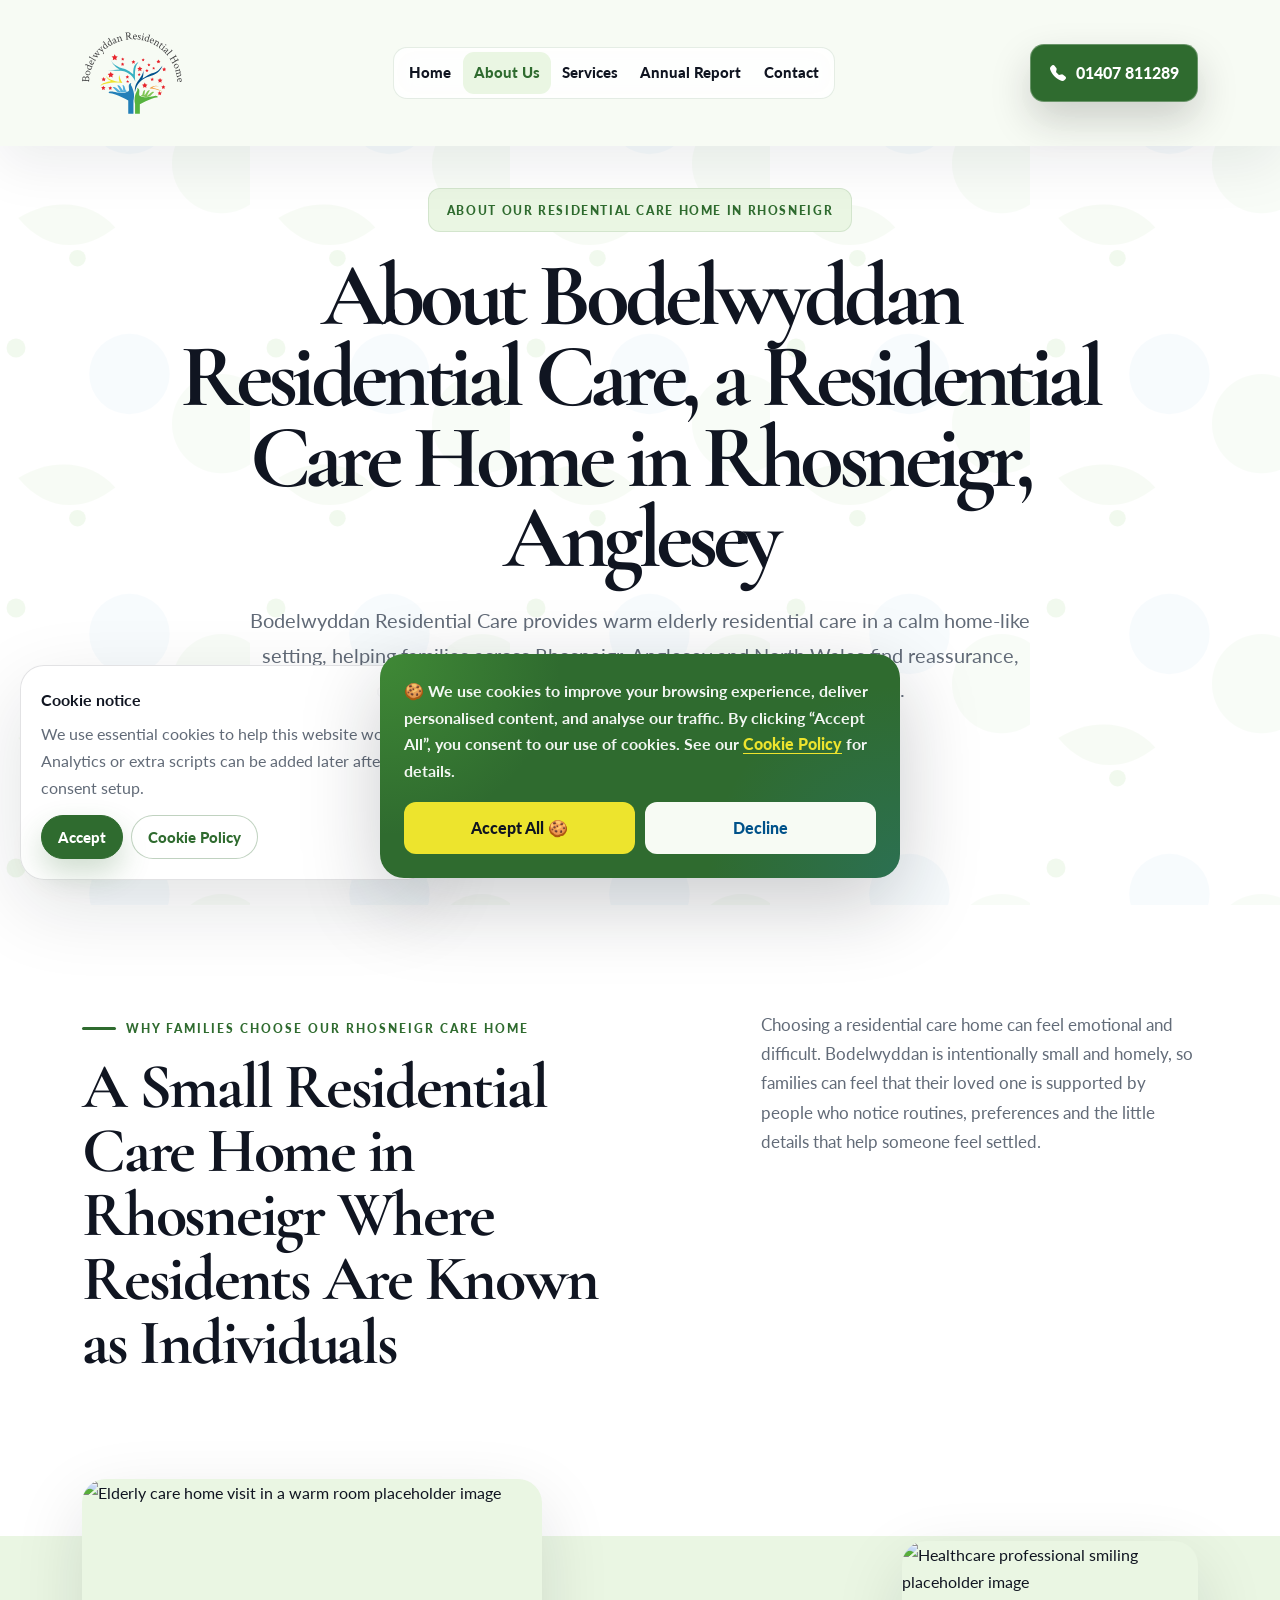
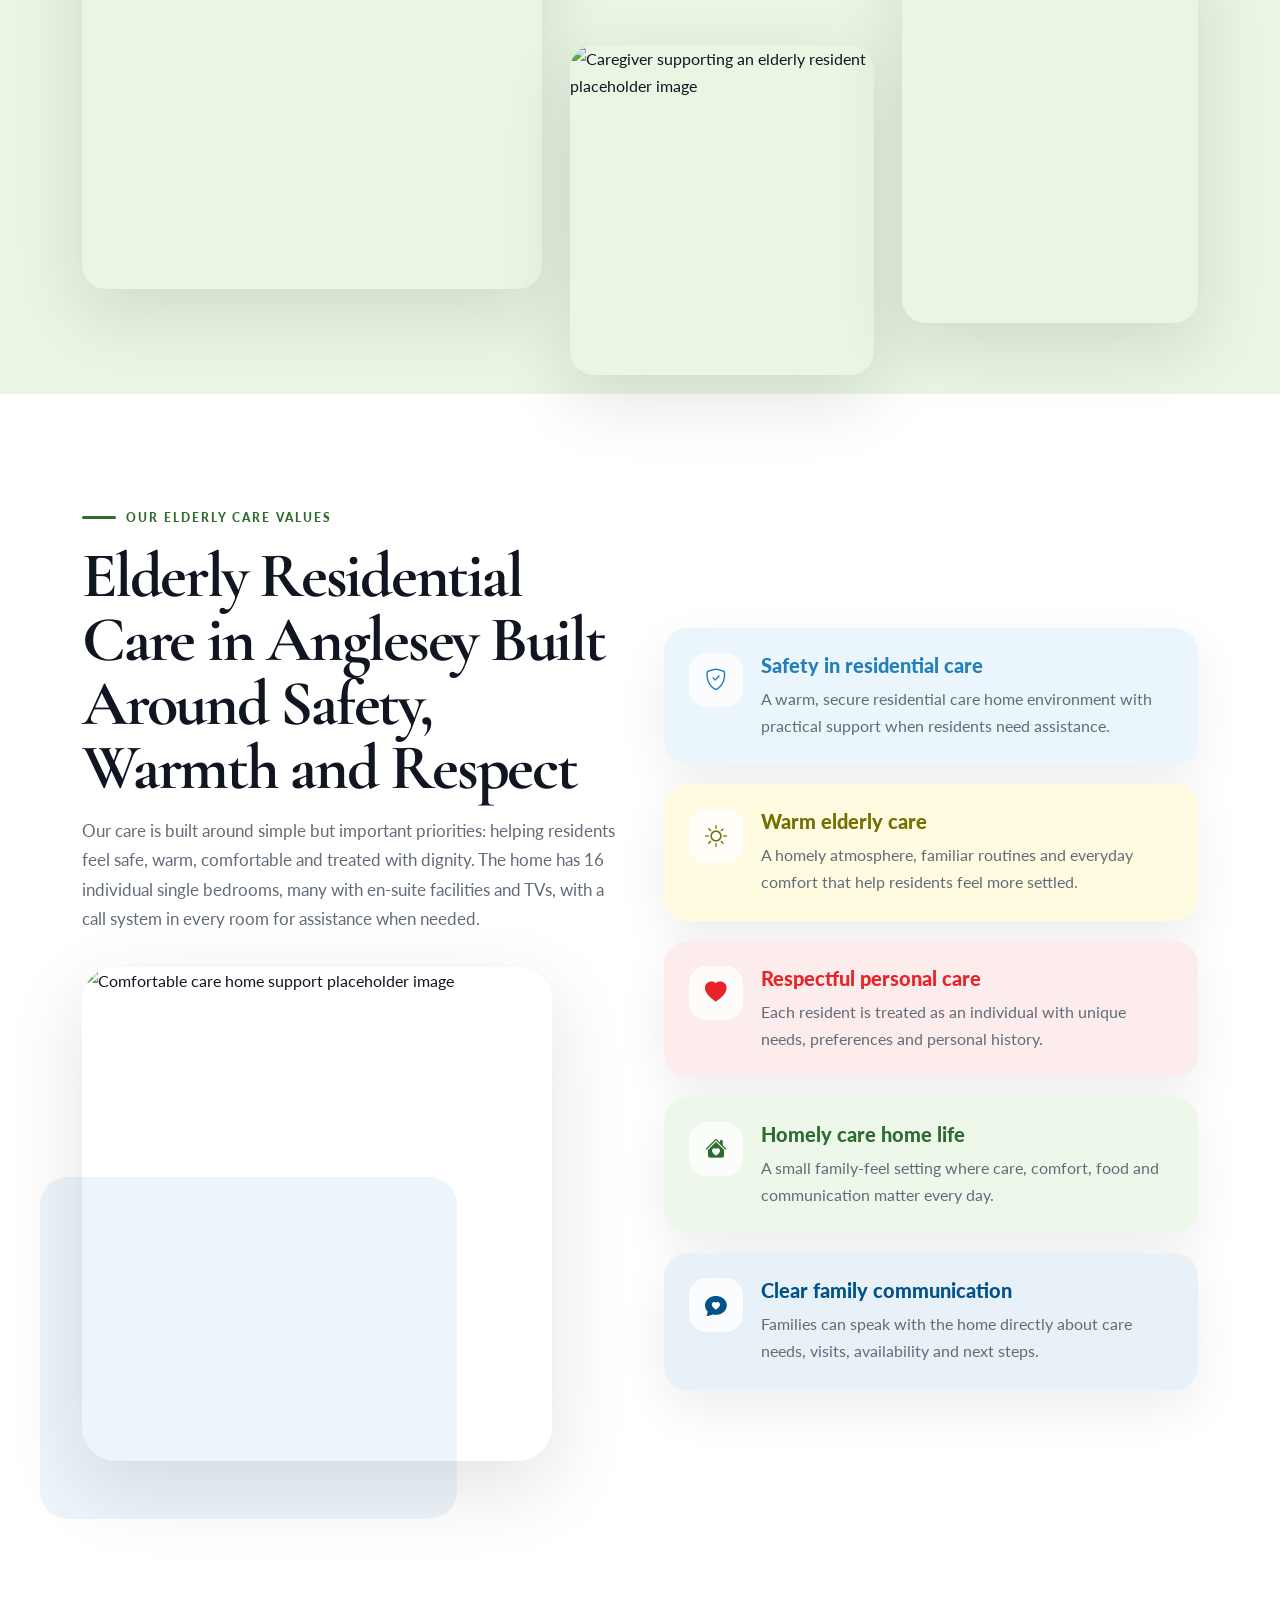
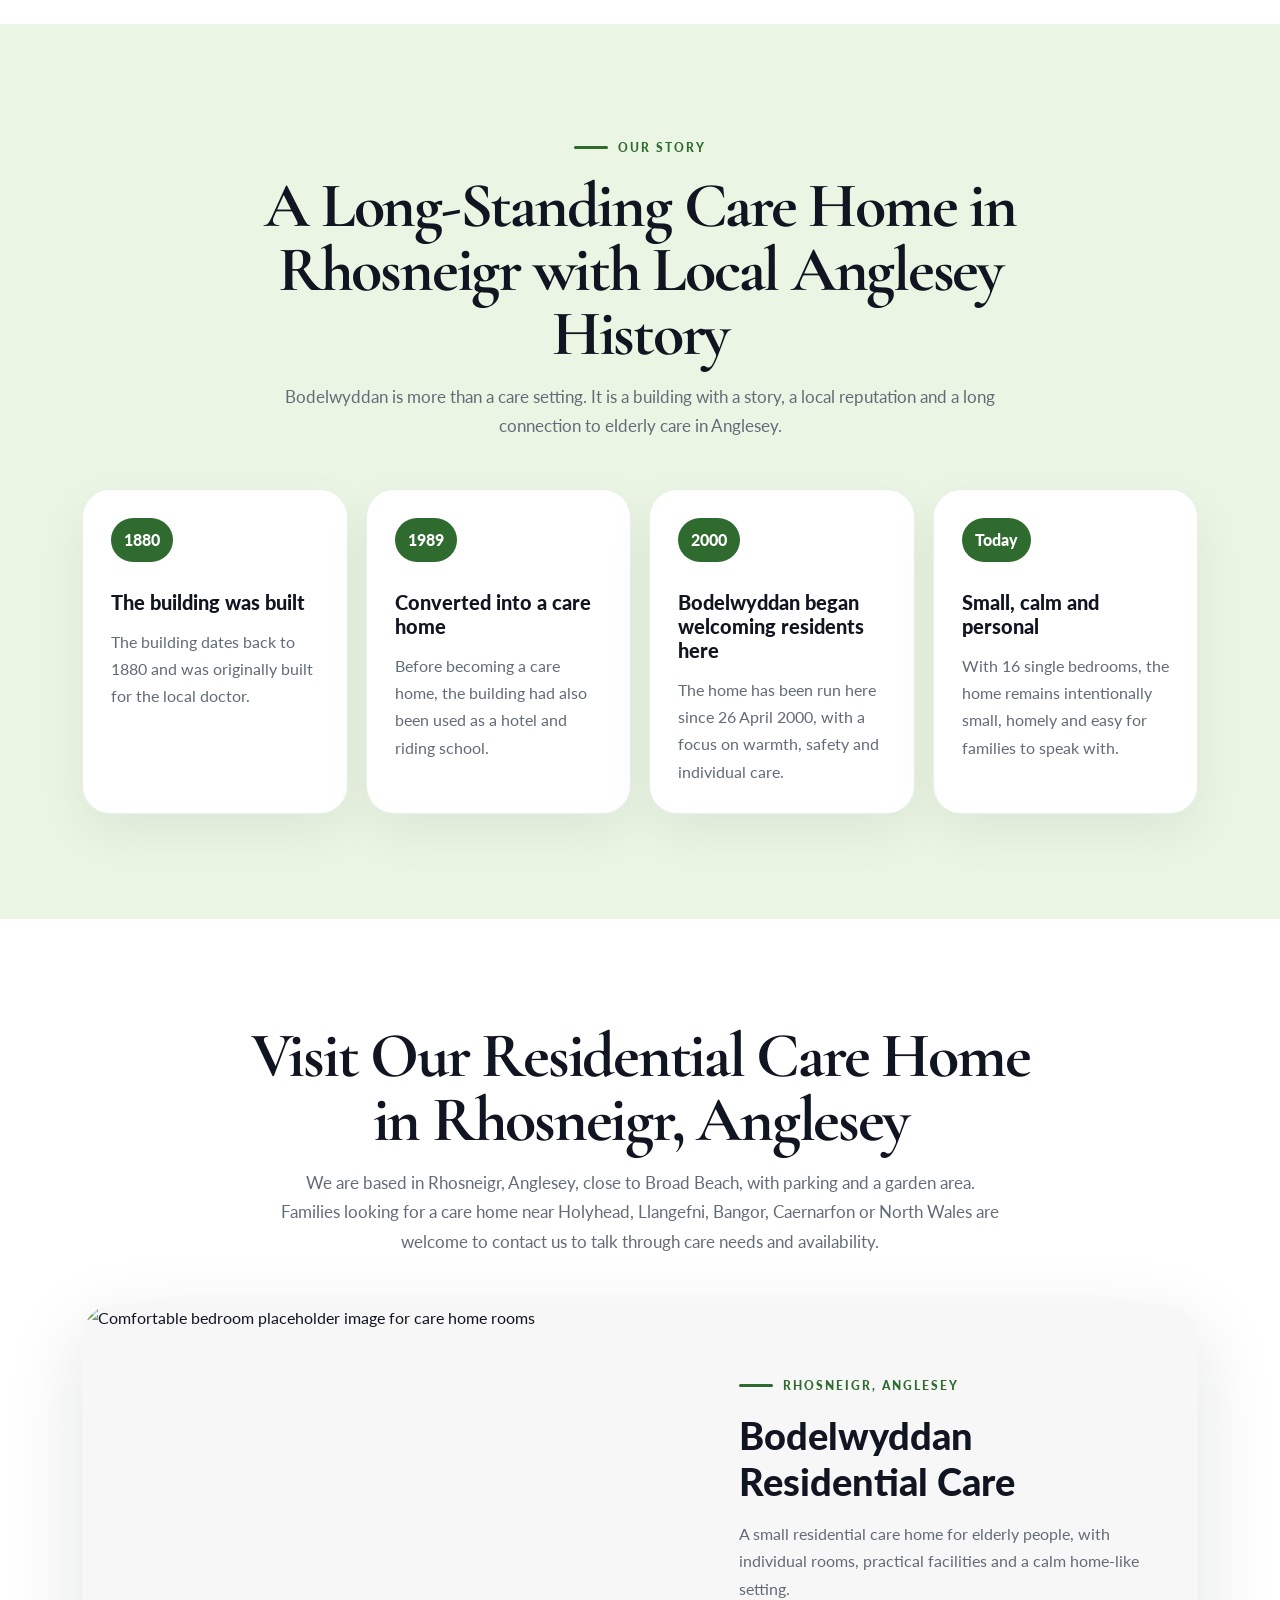
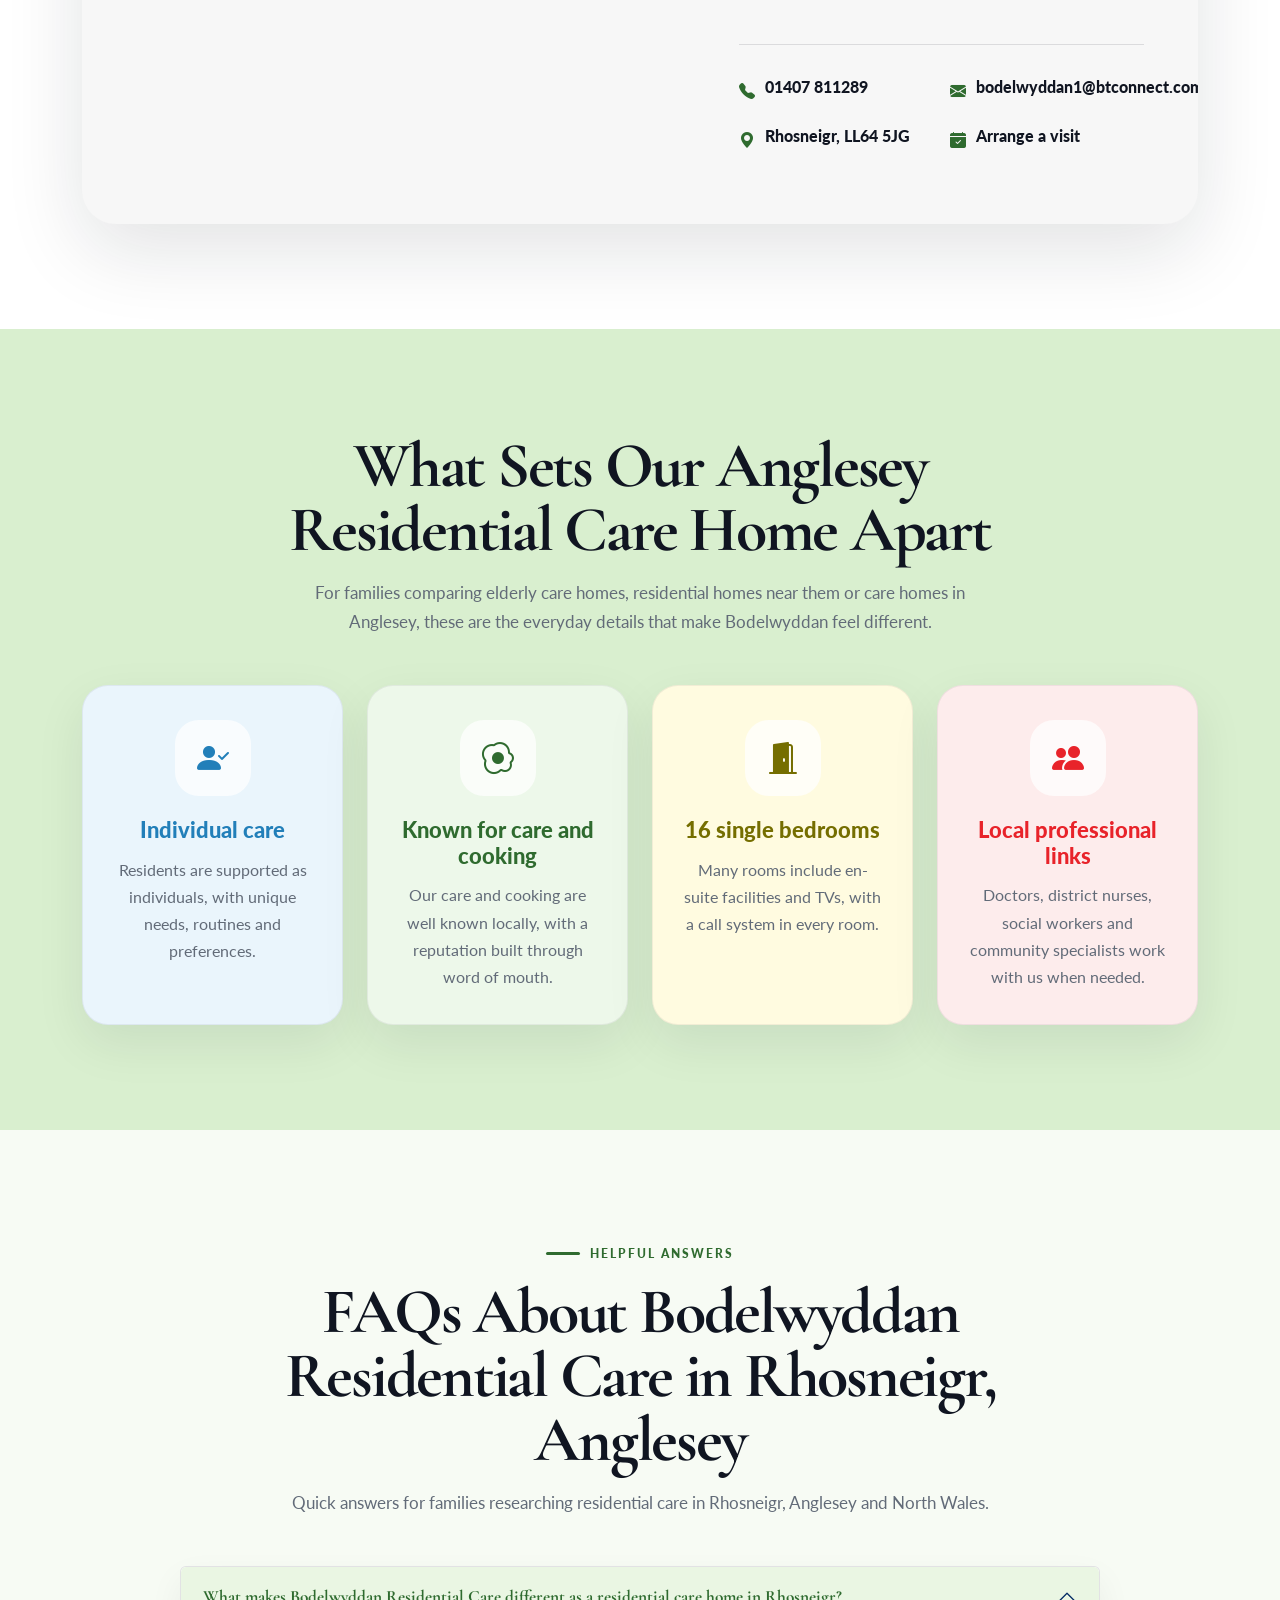
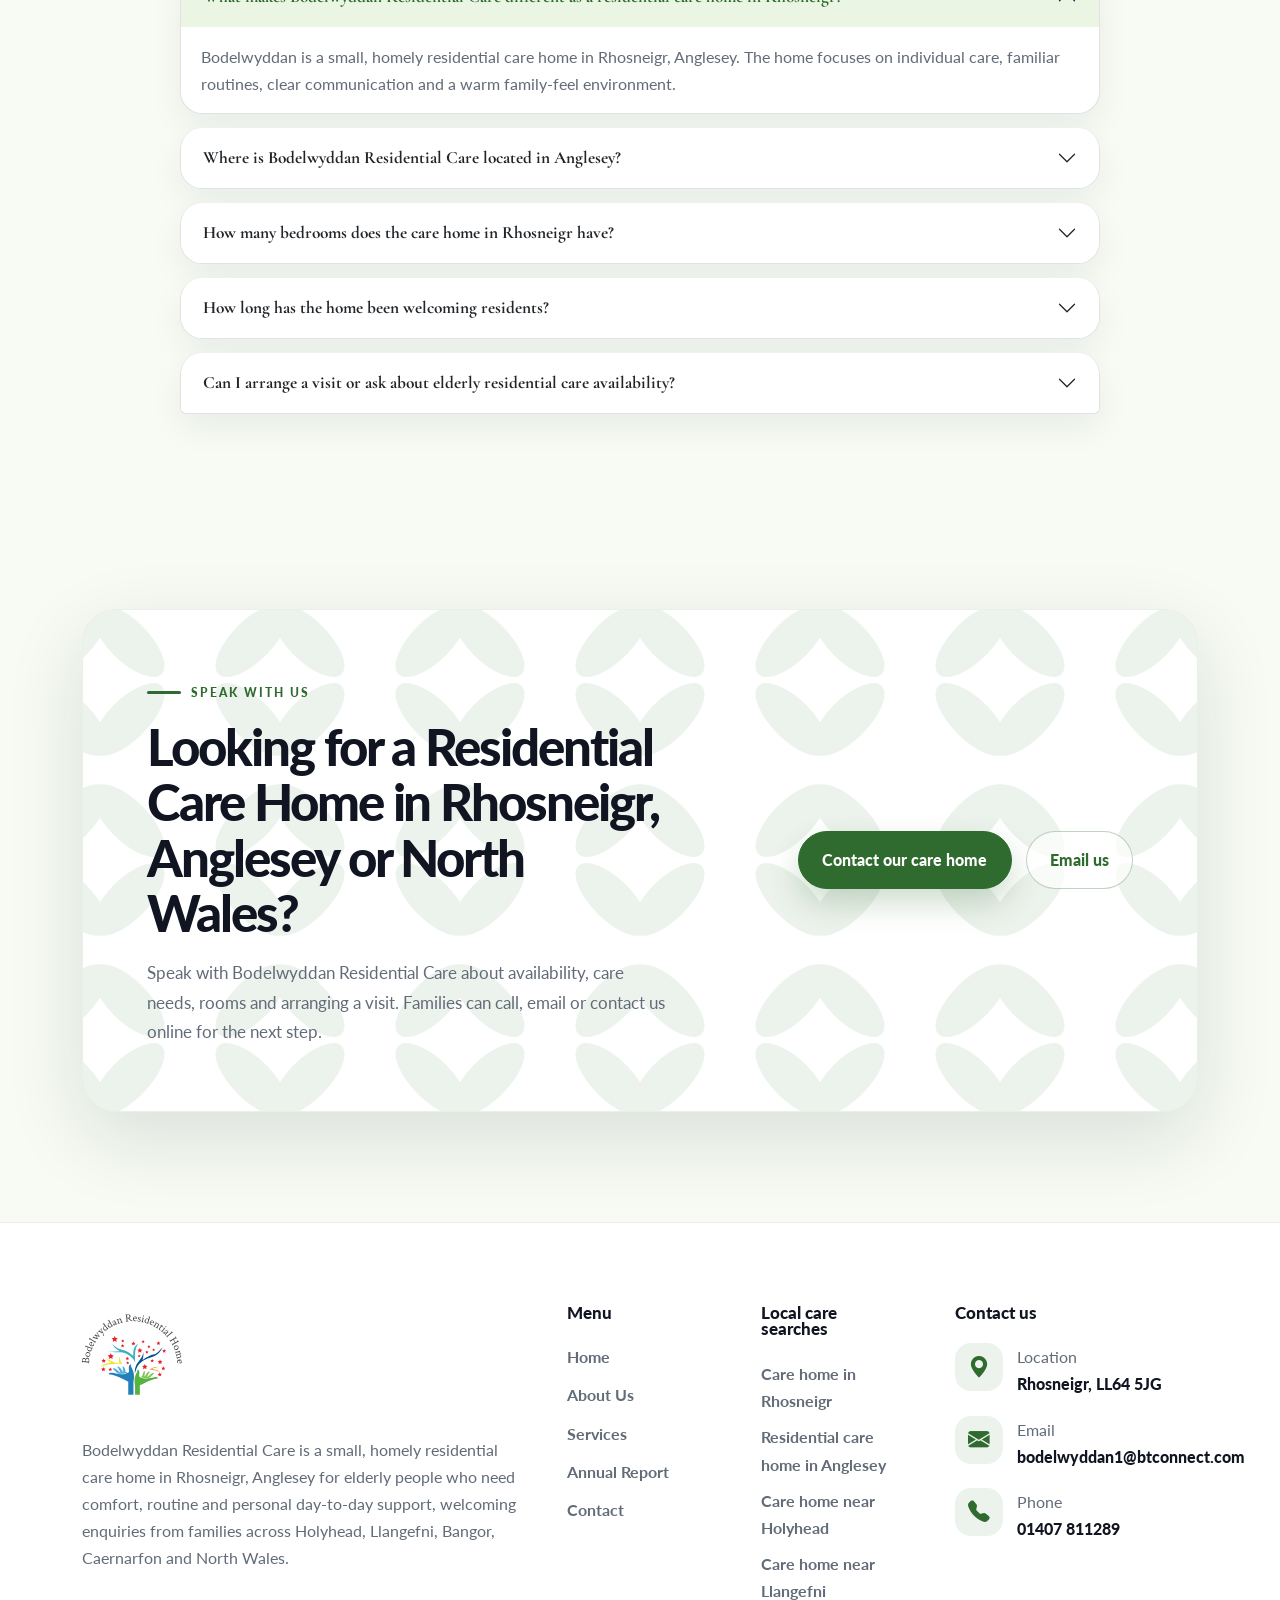
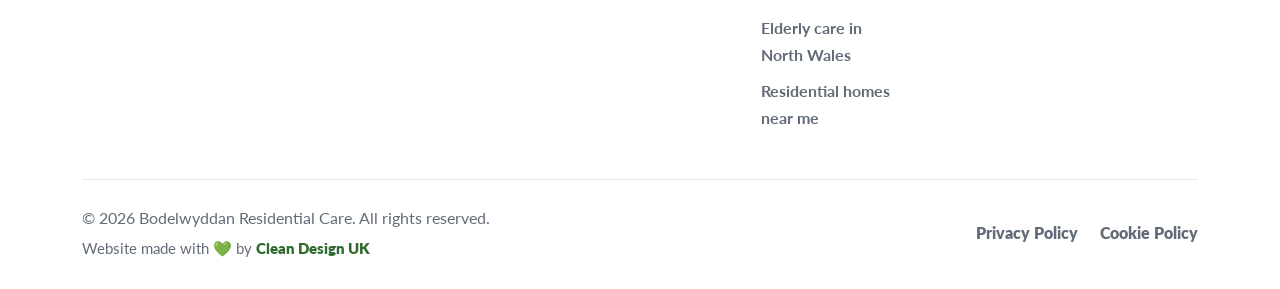
==== about.html @ 04d85566 "all pages except images and navbar and footer" ====
<!doctype html>
<html lang="en-GB">
<head>
  <meta charset="utf-8">
  <meta name="viewport" content="width=device-width, initial-scale=1">
  <title>About Bodelwyddan Residential Care | Residential Care Home in Rhosneigr, Anglesey</title>
  <meta name="description" content="About Bodelwyddan Residential Care, a small residential care home in Rhosneigr, Anglesey for elderly care, adults without nursing, 16 single bedrooms and families across North Wales.">
  <meta name="keywords" content="about Bodelwyddan Residential Care, residential care home Rhosneigr, care home Rhosneigr, elderly care Anglesey, residential care home Anglesey, care home near Holyhead, care home near Llangefni, care home near Bangor, care home North Wales, residential homes near me, elderly care near me">
  <meta name="author" content="Bodelwyddan Residential Care">
  <meta name="robots" content="index, follow, max-image-preview:large">
  <link rel="canonical" href="https://www.bodelwyddancarehome.uk/about.html">
  <link rel="icon" type="image/jpeg" href="images/FaviconLogo.jpg">
  <link rel="apple-touch-icon" href="images/FaviconLogo.jpg">

  <meta property="og:type" content="website">
  <meta property="og:title" content="About Bodelwyddan Residential Care | Residential Care Home in Rhosneigr, Anglesey">
  <meta property="og:description" content="Learn about Bodelwyddan Residential Care, a small residential care home in Rhosneigr, Anglesey for elderly care, adults without nursing and families across North Wales.">
  <meta property="og:url" content="https://www.bodelwyddancarehome.uk/about.html">
  <meta property="og:image" content="https://images.unsplash.com/photo-1770822788455-f14be32b0d00?auto=format&fit=crop&fm=jpg&ixlib=rb-4.1.0&q=80&w=1600">
  <meta property="og:site_name" content="Bodelwyddan Residential Care">

  <meta name="twitter:card" content="summary_large_image">
  <meta name="twitter:title" content="About Bodelwyddan Residential Care | Residential Care Home in Rhosneigr, Anglesey">
  <meta name="twitter:description" content="A small, homely residential care home in Rhosneigr, Anglesey for elderly care, adults without nursing and families across North Wales.">
  <meta name="twitter:image" content="https://images.unsplash.com/photo-1770822788455-f14be32b0d00?auto=format&fit=crop&fm=jpg&ixlib=rb-4.1.0&q=80&w=1600">

  <link rel="preconnect" href="https://fonts.googleapis.com">
  <link rel="preconnect" href="https://fonts.gstatic.com" crossorigin>
  <link href="https://fonts.googleapis.com/css2?family=Cormorant+Garamond:ital,wght@0,300..700;1,300..700&display=swap" rel="stylesheet">
  <link href="https://fonts.googleapis.com/css2?family=Lato:ital,wght@0,100;0,300;0,400;0,700;0,900;1,100;1,300;1,400;1,700;1,900&display=swap" rel="stylesheet">
  <link href="https://cdn.jsdelivr.net/npm/bootstrap@5.3.3/dist/css/bootstrap.min.css" rel="stylesheet">
  <link href="https://cdn.jsdelivr.net/npm/bootstrap-icons@1.11.3/font/bootstrap-icons.css" rel="stylesheet">
  <link rel="stylesheet" href="styles.css">
  <link rel="stylesheet" href="about.css">
  <link rel="stylesheet" href="cookie.css">

  <script type="application/ld+json">
  {
    "@context": "https://schema.org",
    "@graph": [
      {
        "@type": "AboutPage",
        "@id": "https://www.bodelwyddancarehome.uk/about.html#aboutpage",
        "name": "About Bodelwyddan Residential Care, a Residential Care Home in Rhosneigr, Anglesey",
        "url": "https://www.bodelwyddancarehome.uk/about.html",
        "description": "About Bodelwyddan Residential Care, a small residential care home in Rhosneigr, Anglesey for elderly care, adults without nursing and families across North Wales.",
        "isPartOf": { "@id": "https://www.bodelwyddancarehome.uk/#website" },
        "mainEntity": { "@id": "https://www.bodelwyddancarehome.uk/#carehome" }
      },
      {
        "@type": ["LocalBusiness", "Organization"],
        "@id": "https://www.bodelwyddancarehome.uk/#carehome",
        "name": "Bodelwyddan Residential Care",
        "alternateName": ["Bodelwyddan Residential Care Home", "Bodelwyddan Care Home"],
        "url": "https://www.bodelwyddancarehome.uk/",
        "telephone": "+441407811289",
        "email": "bodelwyddan1@btconnect.com",
        "description": "A small, homely residential care home in Rhosneigr, Anglesey for elderly people, with 16 single bedrooms, individual support, comfortable rooms and a calm family-feel environment.",
        "address": {
          "@type": "PostalAddress",
          "streetAddress": "Ffordd Belan",
          "addressLocality": "Rhosneigr",
          "addressRegion": "Anglesey",
          "postalCode": "LL64 5JG",
          "addressCountry": "GB"
        },
        "areaServed": [
          "Rhosneigr", "Anglesey", "Holyhead", "Llangefni", "Bangor", "Caernarfon", "Menai Bridge", "Rhyl", "Prestatyn", "St Asaph", "Abergele", "North Wales"
        ],
        "knowsAbout": [
          "Residential care home", "Elderly care", "Care home in Rhosneigr", "Residential care home in Anglesey", "Care home North Wales", "Residential homes near me", "Elderly care near me", "Adults without nursing"
        ],
        "sameAs": [
          "https://digital.careinspectorate.wales/directory/service/SIN-00010975-TWMD"
        ],
        "contactPoint": {
          "@type": "ContactPoint",
          "telephone": "+441407811289",
          "email": "bodelwyddan1@btconnect.com",
          "contactType": "Care home enquiries and visit arrangements",
          "areaServed": "GB-WLS",
          "availableLanguage": ["English", "Welsh"]
        }
      },
      {
        "@type": "WebSite",
        "@id": "https://www.bodelwyddancarehome.uk/#website",
        "url": "https://www.bodelwyddancarehome.uk/",
        "name": "Bodelwyddan Residential Care",
        "publisher": { "@id": "https://www.bodelwyddancarehome.uk/#carehome" }
      },
      {
        "@type": "BreadcrumbList",
        "@id": "https://www.bodelwyddancarehome.uk/about.html#breadcrumbs",
        "itemListElement": [
          {
            "@type": "ListItem",
            "position": 1,
            "name": "Home",
            "item": "https://www.bodelwyddancarehome.uk/"
          },
          {
            "@type": "ListItem",
            "position": 2,
            "name": "About Us",
            "item": "https://www.bodelwyddancarehome.uk/about.html"
          }
        ]
      },
      {
        "@type": "FAQPage",
        "@id": "https://www.bodelwyddancarehome.uk/about.html#faq",
        "mainEntity": [
          {
            "@type": "Question",
            "name": "What makes Bodelwyddan Residential Care different as a residential care home in Rhosneigr?",
            "acceptedAnswer": {
              "@type": "Answer",
              "text": "Bodelwyddan Residential Care is a small, homely residential care home in Rhosneigr, Anglesey. The home focuses on individual care, familiar routines, clear communication and a warm family-feel environment."
            }
          },
          {
            "@type": "Question",
            "name": "Where is Bodelwyddan Residential Care located in Anglesey?",
            "acceptedAnswer": {
              "@type": "Answer",
              "text": "The home is in Rhosneigr, Anglesey, LL64 5JG, close to Broad Beach and supporting families across nearby areas including Holyhead, Llangefni, Bangor, Caernarfon and North Wales."
            }
          },
          {
            "@type": "Question",
            "name": "How many bedrooms does the care home in Rhosneigr have?",
            "acceptedAnswer": {
              "@type": "Answer",
              "text": "Bodelwyddan Residential Care has 16 single bedrooms. Many rooms have en-suite facilities and TVs, and every room has a call system so residents can ask for help when needed."
            }
          },
          {
            "@type": "Question",
            "name": "How long has the home been welcoming residents?",
            "acceptedAnswer": {
              "@type": "Answer",
              "text": "The current care home has been run here since 26 April 2000. The building dates back to 1880 and was converted into a care home by previous owners in 1989."
            }
          },
          {
            "@type": "Question",
            "name": "Can families arrange a visit or ask about elderly residential care availability?",
            "acceptedAnswer": {
              "@type": "Answer",
              "text": "Yes. Families can call 01407 811289, email bodelwyddan1@btconnect.com or use the contact page to ask about availability, care needs and arranging a visit."
            }
          }
        ]
      }
    ]
  }
  </script>
</head>
<body class="about-page">
  <header class="site-header">
    <nav class="navbar navbar-expand-lg" aria-label="Main navigation">
      <div class="container nav-shell">
        <a class="navbar-brand" href="index.html" aria-label="Bodelwyddan Residential Care homepage">
          <span class="brand-mark"><img class="brand-logo-img" src="images/SVGLogo.svg" alt="Bodelwyddan Residential Care logo"></span>
        </a>

        <button class="navbar-toggler" type="button" data-bs-toggle="collapse" data-bs-target="#mainNavbar" aria-controls="mainNavbar" aria-expanded="false" aria-label="Toggle navigation">
          <span class="navbar-toggler-icon"></span>
        </button>

        <div class="collapse navbar-collapse nav-menu-wrap" id="mainNavbar">
          <ul class="navbar-nav mx-auto mb-0">
            <li class="nav-item"><a class="nav-link" href="index.html">Home</a></li>
            <li class="nav-item"><a class="nav-link active" href="about.html">About Us</a></li>
            <li class="nav-item"><a class="nav-link" href="services.html">Services</a></li>
            <li class="nav-item"><a class="nav-link" href="annual-report.html">Annual Report</a></li>
            <li class="nav-item"><a class="nav-link" href="contact.html">Contact</a></li>
          </ul>
        </div>

        <a class="nav-phone" href="tel:01407811289" aria-label="Call Bodelwyddan Residential Care on 01407 811289">
          <i class="bi bi-telephone-fill"></i>
          <span>01407 811289</span>
        </a>
      </div>
    </nav>
  </header>

  <main id="main-content">
    <section class="about-hero" aria-labelledby="about-hero-title">
      <div class="about-hero-pattern"></div>
      <div class="container">
        <div class="about-hero-inner text-center mx-auto">
          <p class="about-badge">About our residential care home in Rhosneigr</p>
          <h1 id="about-hero-title">About Bodelwyddan Residential Care, a Residential Care Home in Rhosneigr, Anglesey</h1>
          <p>Bodelwyddan Residential Care provides warm elderly residential care in a calm home-like setting, helping families across Rhosneigr, Anglesey and North Wales find reassurance, comfort and personal day-to-day support for their loved one.</p>
          <div class="about-hero-actions">
            <a class="btn btn-brand" href="contact.html">Ask about availability</a>
            <a class="btn btn-outline-brand" href="tel:01407811289"><i class="bi bi-telephone-fill me-2"></i>Call 01407 811289</a>
          </div>
        </div>
      </div>
    </section>

    <section class="section-padding about-love-section">
      <div class="container">
        <div class="row align-items-start g-5 mb-5">
          <div class="col-lg-6">
            <p class="eyebrow mb-3"><span></span> Why families choose our Rhosneigr care home</p>
            <h2 class="section-title mb-3">A Small Residential Care Home in Rhosneigr Where Residents Are Known as Individuals</h2>
          </div>
          <div class="col-lg-5 offset-lg-1">
            <p class="section-text mb-0">Choosing a residential care home can feel emotional and difficult. Bodelwyddan is intentionally small and homely, so families can feel that their loved one is supported by people who notice routines, preferences and the little details that help someone feel settled.</p>
          </div>
        </div>

        <div class="about-collage">
          <div class="collage-photo collage-photo-large">
            <img src="https://images.unsplash.com/photo-1770822788455-f14be32b0d00?auto=format&fit=crop&fm=jpg&ixlib=rb-4.1.0&q=80&w=1200" alt="Elderly care home visit in a warm room placeholder image">
          </div>
          <div class="collage-photo collage-photo-mid">
            <img src="https://images.unsplash.com/photo-1584515933487-779824d29309?auto=format&fit=crop&w=900&q=80" alt="Caregiver supporting an elderly resident placeholder image">
          </div>
          <div class="collage-photo collage-photo-small">
            <img src="https://images.unsplash.com/photo-1559839734-2b71ea197ec2?auto=format&fit=crop&w=900&q=80" alt="Healthcare professional smiling placeholder image">
          </div>
        </div>
      </div>
    </section>

    <section class="section-padding values-section">
      <div class="container">
        <div class="row align-items-center g-5">
          <div class="col-lg-6">
            <p class="eyebrow mb-3"><span></span> Our elderly care values</p>
            <h2 class="section-title mb-3">Elderly Residential Care in Anglesey Built Around Safety, Warmth and Respect</h2>
            <p class="section-text">Our care is built around simple but important priorities: helping residents feel safe, warm, comfortable and treated with dignity. The home has 16 individual single bedrooms, many with en-suite facilities and TVs, with a call system in every room for assistance when needed.</p>
            <div class="values-image-wrap">
              <img src="https://images.unsplash.com/photo-1576091160399-112ba8d25d1d?auto=format&fit=crop&w=1200&q=80" alt="Comfortable care home support placeholder image" class="values-main-img shadow-soft">
              <div class="values-soft-block"></div>
            </div>
          </div>
          <div class="col-lg-6">
            <div class="values-card-list">
              <article class="value-card value-card-blue">
                <span class="value-icon"><i class="bi bi-shield-check"></i></span>
                <div>
                  <h3>Safety in residential care</h3>
                  <p>A warm, secure residential care home environment with practical support when residents need assistance.</p>
                </div>
              </article>
              <article class="value-card value-card-yellow">
                <span class="value-icon"><i class="bi bi-brightness-high"></i></span>
                <div>
                  <h3>Warm elderly care</h3>
                  <p>A homely atmosphere, familiar routines and everyday comfort that help residents feel more settled.</p>
                </div>
              </article>
              <article class="value-card value-card-red">
                <span class="value-icon"><i class="bi bi-heart-fill"></i></span>
                <div>
                  <h3>Respectful personal care</h3>
                  <p>Each resident is treated as an individual with unique needs, preferences and personal history.</p>
                </div>
              </article>
              <article class="value-card value-card-green">
                <span class="value-icon"><i class="bi bi-house-heart-fill"></i></span>
                <div>
                  <h3>Homely care home life</h3>
                  <p>A small family-feel setting where care, comfort, food and communication matter every day.</p>
                </div>
              </article>
              <article class="value-card value-card-navy">
                <span class="value-icon"><i class="bi bi-chat-heart-fill"></i></span>
                <div>
                  <h3>Clear family communication</h3>
                  <p>Families can speak with the home directly about care needs, visits, availability and next steps.</p>
                </div>
              </article>
            </div>
          </div>
        </div>
      </div>
    </section>

    <section class="section-padding story-section bg-soft-green">
      <div class="container">
        <div class="text-center mx-auto section-heading-narrow mb-5">
          <p class="eyebrow justify-content-center mb-3"><span></span> Our story</p>
          <h2 class="section-title mb-3">A Long-Standing Care Home in Rhosneigr with Local Anglesey History</h2>
          <p class="section-text mx-auto">Bodelwyddan is more than a care setting. It is a building with a story, a local reputation and a long connection to elderly care in Anglesey.</p>
        </div>

        <div class="story-grid">
          <article class="story-card">
            <span>1880</span>
            <h3>The building was built</h3>
            <p>The building dates back to 1880 and was originally built for the local doctor.</p>
          </article>
          <article class="story-card">
            <span>1989</span>
            <h3>Converted into a care home</h3>
            <p>Before becoming a care home, the building had also been used as a hotel and riding school.</p>
          </article>
          <article class="story-card story-card-featured">
            <span>2000</span>
            <h3>Bodelwyddan began welcoming residents here</h3>
            <p>The home has been run here since 26 April 2000, with a focus on warmth, safety and individual care.</p>
          </article>
          <article class="story-card">
            <span>Today</span>
            <h3>Small, calm and personal</h3>
            <p>With 16 single bedrooms, the home remains intentionally small, homely and easy for families to speak with.</p>
          </article>
        </div>
      </div>
    </section>

    <section class="section-padding visit-section">
      <div class="container">
        <div class="text-center mx-auto section-heading-narrow mb-5">
          <h2 class="section-title mb-3">Visit Our Residential Care Home in Rhosneigr, Anglesey</h2>
          <p class="section-text mx-auto">We are based in Rhosneigr, Anglesey, close to Broad Beach, with parking and a garden area. Families looking for a care home near Holyhead, Llangefni, Bangor, Caernarfon or North Wales are welcome to contact us to talk through care needs and availability.</p>
        </div>

        <div class="visit-panel shadow-soft">
          <div class="visit-image">
            <img src="https://images.unsplash.com/photo-1560448204-e02f11c3d0e2?auto=format&fit=crop&w=1400&q=80" alt="Comfortable bedroom placeholder image for care home rooms">
          </div>
          <div class="visit-content">
            <p class="eyebrow mb-3"><span></span> Rhosneigr, Anglesey</p>
            <h3>Bodelwyddan Residential Care</h3>
            <p>A small residential care home for elderly people, with individual rooms, practical facilities and a calm home-like setting.</p>
            <div class="visit-detail-grid">
              <a href="tel:01407811289"><i class="bi bi-telephone-fill"></i><span>01407 811289</span></a>
              <a href="mailto:bodelwyddan1@btconnect.com"><i class="bi bi-envelope-fill"></i><span>bodelwyddan1@btconnect.com</span></a>
              <span><i class="bi bi-geo-alt-fill"></i><strong>Rhosneigr, LL64 5JG</strong></span>
              <a href="contact.html"><i class="bi bi-calendar-check-fill"></i><span>Arrange a visit</span></a>
            </div>
          </div>
        </div>
      </div>
    </section>

    <section class="section-padding apart-section">
      <div class="container">
        <div class="text-center mx-auto section-heading-narrow mb-5">
          <h2 class="section-title mb-3">What Sets Our Anglesey Residential Care Home Apart</h2>
          <p class="section-text mx-auto">For families comparing elderly care homes, residential homes near them or care homes in Anglesey, these are the everyday details that make Bodelwyddan feel different.</p>
        </div>
        <div class="row g-4">
          <div class="col-md-6 col-xl-3">
            <div class="apart-card apart-blue">
              <i class="bi bi-person-check-fill"></i>
              <h3>Individual care</h3>
              <p>Residents are supported as individuals, with unique needs, routines and preferences.</p>
            </div>
          </div>
          <div class="col-md-6 col-xl-3">
            <div class="apart-card apart-green apart-featured">
              <i class="bi bi-egg-fried"></i>
              <h3>Known for care and cooking</h3>
              <p>Our care and cooking are well known locally, with a reputation built through word of mouth.</p>
            </div>
          </div>
          <div class="col-md-6 col-xl-3">
            <div class="apart-card apart-yellow">
              <i class="bi bi-door-open-fill"></i>
              <h3>16 single bedrooms</h3>
              <p>Many rooms include en-suite facilities and TVs, with a call system in every room.</p>
            </div>
          </div>
          <div class="col-md-6 col-xl-3">
            <div class="apart-card apart-red">
              <i class="bi bi-people-fill"></i>
              <h3>Local professional links</h3>
              <p>Doctors, district nurses, social workers and community specialists work with us when needed.</p>
            </div>
          </div>
        </div>
      </div>
    </section>

    <section class="section-padding faq-section" id="about-faq">
      <div class="container">
        <div class="text-center mx-auto mb-5 section-heading-narrow">
          <p class="eyebrow justify-content-center mb-3"><span></span> Helpful answers</p>
          <h2 class="section-title mb-3">FAQs About Bodelwyddan Residential Care in Rhosneigr, Anglesey</h2>
          <p class="section-text mx-auto">Quick answers for families researching residential care in Rhosneigr, Anglesey and North Wales.</p>
        </div>
        <div class="accordion calm-accordion" id="aboutFaq">
          <div class="accordion-item">
            <h3 class="accordion-header"><button class="accordion-button" type="button" data-bs-toggle="collapse" data-bs-target="#faqOne">What makes Bodelwyddan Residential Care different as a residential care home in Rhosneigr?</button></h3>
            <div id="faqOne" class="accordion-collapse collapse show" data-bs-parent="#aboutFaq"><div class="accordion-body">Bodelwyddan is a small, homely residential care home in Rhosneigr, Anglesey. The home focuses on individual care, familiar routines, clear communication and a warm family-feel environment.</div></div>
          </div>
          <div class="accordion-item">
            <h3 class="accordion-header"><button class="accordion-button collapsed" type="button" data-bs-toggle="collapse" data-bs-target="#faqTwo">Where is Bodelwyddan Residential Care located in Anglesey?</button></h3>
            <div id="faqTwo" class="accordion-collapse collapse" data-bs-parent="#aboutFaq"><div class="accordion-body">The home is in Rhosneigr, Anglesey, LL64 5JG, close to Broad Beach and supporting families across nearby areas including Holyhead, Llangefni, Bangor, Caernarfon and North Wales.</div></div>
          </div>
          <div class="accordion-item">
            <h3 class="accordion-header"><button class="accordion-button collapsed" type="button" data-bs-toggle="collapse" data-bs-target="#faqThree">How many bedrooms does the care home in Rhosneigr have?</button></h3>
            <div id="faqThree" class="accordion-collapse collapse" data-bs-parent="#aboutFaq"><div class="accordion-body">Bodelwyddan Residential Care has 16 single bedrooms. Many rooms have en-suite facilities and TVs, and every room has a call system so residents can ask for help when needed.</div></div>
          </div>
          <div class="accordion-item">
            <h3 class="accordion-header"><button class="accordion-button collapsed" type="button" data-bs-toggle="collapse" data-bs-target="#faqFour">How long has the home been welcoming residents?</button></h3>
            <div id="faqFour" class="accordion-collapse collapse" data-bs-parent="#aboutFaq"><div class="accordion-body">The current care home has been run here since 26 April 2000. The building dates back to 1880 and was converted into a care home by previous owners in 1989.</div></div>
          </div>
          <div class="accordion-item">
            <h3 class="accordion-header"><button class="accordion-button collapsed" type="button" data-bs-toggle="collapse" data-bs-target="#faqFive">Can I arrange a visit or ask about elderly residential care availability?</button></h3>
            <div id="faqFive" class="accordion-collapse collapse" data-bs-parent="#aboutFaq"><div class="accordion-body">Yes. Families can call <a class="faq-contact-link" href="tel:01407811289">01407 811289</a>, email <a class="faq-contact-link" href="mailto:bodelwyddan1@btconnect.com">bodelwyddan1@btconnect.com</a> or use the <a class="faq-contact-link" href="contact.html">contact page enquiry form</a> to ask about availability, care needs and arranging a visit.</div></div>
          </div>
        </div>
      </div>
    </section>

    <section class="about-cta-section">
      <div class="container">
        <div class="about-cta-panel shadow-soft">
          <div class="about-cta-pattern"></div>
          <div>
            <p class="eyebrow mb-3"><span></span> Speak with us</p>
            <h2>Looking for a Residential Care Home in Rhosneigr, Anglesey or North Wales?</h2>
            <p class="about-cta-text">Speak with Bodelwyddan Residential Care about availability, care needs, rooms and arranging a visit. Families can call, email or contact us online for the next step.</p>
          </div>
          <div class="about-cta-actions">
            <a href="contact.html" class="btn btn-brand">Contact our care home</a>
            <a href="mailto:bodelwyddan1@btconnect.com" class="btn btn-outline-brand">Email us</a>
          </div>
        </div>
      </div>
    </section>
  </main>

  <footer class="site-footer">
    <div class="container">
      <div class="row g-5 pb-5">
        <div class="col-lg-5">
          <a class="footer-brand" href="index.html" aria-label="Bodelwyddan Residential Care homepage">
            <span class="brand-mark"><img class="brand-logo-img" src="images/SVGLogo.svg" alt="Bodelwyddan Residential Care logo"></span>
          </a>
          <p class="footer-text footer-intro-text mt-4">Bodelwyddan Residential Care is a small, homely residential care home in Rhosneigr, Anglesey for elderly people who need comfort, routine and personal day-to-day support, welcoming enquiries from families across Holyhead, Llangefni, Bangor, Caernarfon and North Wales.</p>
        </div>

        <div class="col-6 col-lg-2">
          <h2 class="footer-title">Menu</h2>
          <ul class="footer-links">
            <li><a href="index.html">Home</a></li>
            <li><a href="about.html">About Us</a></li>
            <li><a href="services.html">Services</a></li>
            <li><a href="annual-report.html">Annual Report</a></li>
            <li><a href="contact.html">Contact</a></li>
          </ul>
        </div>

        <div class="col-6 col-lg-2">
          <h2 class="footer-title">Local care searches</h2>
          <ul class="footer-links footer-local-links">
            <li><a href="about.html">Care home in Rhosneigr</a></li>
            <li><a href="about.html">Residential care home in Anglesey</a></li>
            <li><a href="index.html#location">Care home near Holyhead</a></li>
            <li><a href="index.html#location">Care home near Llangefni</a></li>
            <li><a href="index.html#location">Elderly care in North Wales</a></li>
            <li><a href="index.html#location">Residential homes near me</a></li>
          </ul>
        </div>

        <div class="col-lg-3">
          <h2 class="footer-title">Contact us</h2>
          <div class="footer-contact-list">
            <div class="footer-contact-item">
              <span class="footer-icon"><i class="bi bi-geo-alt-fill"></i></span>
              <div>
                <p>Location</p>
                <strong>Rhosneigr, LL64 5JG</strong>
              </div>
            </div>
            <div class="footer-contact-item">
              <span class="footer-icon"><i class="bi bi-envelope-fill"></i></span>
              <div>
                <p>Email</p>
                <a href="mailto:bodelwyddan1@btconnect.com">bodelwyddan1@btconnect.com</a>
              </div>
            </div>
            <div class="footer-contact-item">
              <span class="footer-icon"><i class="bi bi-telephone-fill"></i></span>
              <div>
                <p>Phone</p>
                <a href="tel:01407811289">01407 811289</a>
              </div>
            </div>
          </div>
        </div>
      </div>

      <div class="footer-bottom">
        <div>
          <p class="mb-1">© <span data-current-year></span> Bodelwyddan Residential Care. All rights reserved.</p>
          <p class="made-by mb-0">Website made with 💚 by <a href="https://cleandesignuk.com" target="_blank" rel="noopener">Clean Design UK</a></p>
        </div>
        <div class="footer-policy-links">
          <a href="privacy-policy.html">Privacy Policy</a>
          <a href="cookie-policy.html">Cookie Policy</a>
        </div>
      </div>
    </div>
  </footer>

  <button class="back-to-top" type="button" aria-label="Back to top"><i class="bi bi-arrow-up"></i></button>

  <script src="https://cdn.jsdelivr.net/npm/bootstrap@5.3.3/dist/js/bootstrap.bundle.min.js"></script>
  <script src="https://cdn.jsdelivr.net/npm/sweetalert2@11"></script>
  <script src="main.js"></script>
  <script src="cookie.js"></script>
</body>
</html>
---- styles.css ----
:root {
  --cream: #F7FBF4;
  --soft-green: #EAF6E3;
  --pale-green: #D9EFCF;
  --deep-green: #2F6B2F;
  --brand-blue: #227fb9;
  --brand-yellow: #ede42d;
  --brand-red: #e8232a;
  --brand-green: #56b33f;
  --brand-navy: #00528a;
  --soft-blue: #EAF5FC;
  --soft-yellow: #FFFBE0;
  --soft-red: #FDECEC;
  --soft-navy: #E9F1F8;
  --soft-brand-green: #EDF8EA;
  --ink: #101521;
  --muted: #626b78;
  --line: rgba(16, 21, 33, 0.12);
  --white: #ffffff;
  --title-font: "Cormorant Garamond", Georgia, serif;
  --body-font: "Lato", Arial, sans-serif;
  --shadow-soft: 0 26px 80px rgba(16, 21, 33, 0.12);
  --shadow-card: 0 18px 50px rgba(16, 21, 33, 0.1);
  --radius-lg: 34px;
  --radius-md: 22px;
}

* { box-sizing: border-box; }

html { scroll-behavior: smooth; }

body {
  margin: 0;
  font-family: var(--body-font);
  color: var(--ink);
  background: var(--cream);
  line-height: 1.7;
  text-rendering: optimizeLegibility;
  overflow-x: hidden;
}

img { max-width: 100%; display: block; }

a { color: var(--deep-green); text-decoration: none; transition: color .2s ease, background-color .2s ease, border-color .2s ease, transform .2s ease; }
a:hover { color: var(--brand-navy); }

h1, h2, h3, h4, h5, h6,
.display-heading,
.section-title {
  font-family: var(--title-font);
  color: var(--ink);
  font-weight: 700;
  line-height: 1;
  letter-spacing: -0.035em;
}

p { color: var(--muted); }

.shadow-soft { box-shadow: var(--shadow-soft); }
.section-padding { padding: 105px 0; }
.bg-soft-green { background: var(--soft-green); }

.section-title { font-size: clamp(2.6rem, 5vw, 4.8rem); }
.section-text { font-size: 1.08rem; max-width: 720px; }
.section-heading-narrow { max-width: 790px; }
.text-white-75 { color: rgba(255,255,255,.78) !important; }

.eyebrow {
  display: inline-flex;
  align-items: center;
  gap: 10px;
  font-size: .78rem;
  font-weight: 900;
  letter-spacing: .16em;
  text-transform: uppercase;
  color: var(--deep-green);
}

.eyebrow span {
  display: inline-block;
  width: 34px;
  height: 3px;
  border-radius: 999px;
  background: var(--deep-green);
}

.eyebrow.light { color: rgba(255,255,255,.88); }
.eyebrow.light span { background: var(--brand-yellow); }

.btn {
  border-radius: 999px;
  font-weight: 900;
  padding: .74rem 1.18rem;
}

.btn-lg { padding: .86rem 1.42rem; }
.btn-sm { padding: .62rem 1rem; font-size: .92rem; }

.btn-brand {
  background: var(--deep-green);
  border: 1px solid var(--deep-green);
  color: var(--white);
  box-shadow: 0 14px 30px rgba(47, 107, 47, 0.23);
}

.btn-brand:hover,
.btn-brand:focus {
  background: var(--brand-navy);
  border-color: var(--brand-navy);
  color: var(--white);
  transform: translateY(-1px);
}

.btn-light-green {
  color: var(--deep-green);
  background: var(--white);
  border: 1px solid rgba(255,255,255,.6);
}

.btn-light-green:hover {
  color: var(--white);
  background: var(--deep-green);
  border-color: var(--deep-green);
}

.btn-outline-brand {
  border: 1px solid rgba(47, 107, 47, .3);
  color: var(--deep-green);
  background: rgba(255,255,255,.68);
}

.btn-outline-brand:hover { background: var(--deep-green); color: var(--white); }

.text-link { font-weight: 900; color: var(--deep-green); }

/* Sticky transparent header */
.site-header {
  position: fixed;
  top: 0;
  left: 0;
  width: 100%;
  z-index: 1040;
  padding: 18px 0;
  background: transparent;
  transition: padding .25s ease, background-color .25s ease, box-shadow .25s ease, backdrop-filter .25s ease;
}

.site-header.is-scrolled {
  padding: 10px 0;
  background: rgba(247, 251, 244, .78);
  backdrop-filter: blur(16px);
  box-shadow: 0 18px 55px rgba(16, 21, 33, .08);
}

.site-header .navbar { padding: 0; }

.nav-shell {
  display: grid;
  grid-template-columns: auto minmax(0, 1fr) auto;
  gap: 18px;
  align-items: center;
  width: 100%;
}

.navbar-brand,
.footer-brand {
  display: inline-flex;
  align-items: center;
  gap: 0;
  color: var(--white);
  min-width: 0;
}

.site-header.is-scrolled .navbar-brand { color: var(--ink); }

.brand-mark {
  width: 100px;
  height: 100px;
  display: grid;
  place-items: center;
  color: var(--white);
  border-radius: 0;
  background: transparent;
  position: relative;
  box-shadow: none;
  overflow: visible;
}

.footer-brand .brand-mark {
  width: 100px;
  height: 100px;
}

.brand-mark::after { display: none; }

.brand-logo-img {
  width: 100%;
  height: 100%;
  display: block;
  object-fit: contain;
  border-radius: 0;
}

.brand-text {
  display: grid;
  font-family: var(--title-font);
  font-size: 1.42rem;
  font-weight: 700;
  line-height: .95;
  letter-spacing: -.03em;
}

.brand-text span {
  font-family: var(--body-font);
  color: rgba(255,255,255,.74);
  font-size: .67rem;
  text-transform: uppercase;
  letter-spacing: .14em;
  margin-top: 6px;
}

.site-header.is-scrolled .brand-text span { color: var(--muted); }

.nav-menu-wrap {
  justify-self: center;
  display: inline-flex;
  flex: 0 0 auto !important;
  flex-basis: auto !important;
  width: auto;
  max-width: max-content;
  padding: 4px;
  border-radius: 14px;
  background: rgba(255,255,255,.18);
  border: 1px solid rgba(255,255,255,.22);
  backdrop-filter: blur(12px);
}

.site-header.is-scrolled .nav-menu-wrap {
  background: rgba(255,255,255,.9);
  border-color: rgba(47, 107, 47, .12);
}

.navbar-nav { gap: 0; }
.nav-link {
  color: rgba(255,255,255,.92);
  font-weight: 900;
  border-radius: 11px;
  padding: .48rem .7rem !important;
  font-size: .95rem;
}

.nav-link:hover,
.nav-link.active {
  color: var(--white);
  background: rgba(255,255,255,.15);
}

.site-header.is-scrolled .nav-link { color: var(--ink); }
.site-header.is-scrolled .nav-link:hover,
.site-header.is-scrolled .nav-link.active {
  color: var(--deep-green);
  background: var(--soft-green);
}

.nav-phone {
  justify-self: end;
  display: inline-flex;
  align-items: center;
  gap: 10px;
  padding: .88rem 1.15rem;
  border-radius: 14px;
  background: var(--deep-green);
  color: var(--white);
  border: 1px solid rgba(255,255,255,.28);
  font-weight: 900;
  box-shadow: 0 18px 40px rgba(0,0,0,.18);
}

.nav-phone:hover { color: var(--white); background: var(--brand-navy); transform: translateY(-1px); }

.navbar-toggler {
  border: 1px solid rgba(255,255,255,.35);
  border-radius: 14px;
  background: rgba(255,255,255,.2);
  padding: .65rem .78rem;
}

.site-header.is-scrolled .navbar-toggler { border-color: rgba(16,21,33,.16); background: rgba(255,255,255,.8); }
.navbar-toggler:focus { box-shadow: 0 0 0 .2rem rgba(47, 107, 47, .16); }

/* Shared cards and section components */
.feature-card,
.service-card,
.location-card,
.rounded-panel,
.cta-panel,
.accordion-item {
  border: 1px solid var(--line);
  background: var(--white);
  border-radius: var(--radius-md);
}

.feature-card,
.service-card { padding: 28px; height: 100%; box-shadow: var(--shadow-card); }

.feature-card i,
.service-icon,
.why-list i,
.footer-icon {
  width: 48px;
  height: 48px;
  display: inline-grid;
  place-items: center;
  border-radius: 16px;
  background: var(--soft-green);
  color: var(--deep-green);
  font-size: 1.35rem;
  margin-bottom: 18px;
}

.feature-card h3,
.service-card h3 { font-size: 1.4rem; margin-bottom: 10px; }
.feature-card p,
.service-card p { margin-bottom: 0; }
.service-card a { display: inline-flex; align-items: center; gap: 8px; margin-top: 18px; font-weight: 900; }
.service-icon.accent-blue { color: var(--brand-blue); }
.service-icon.accent-yellow { color: #8c8400; background: rgba(237,228,45,.22); }
.service-icon.accent-red { color: var(--brand-red); background: rgba(232,35,42,.08); }

.area-tags { display: flex; flex-wrap: wrap; gap: 10px; }
.area-tags span {
  border-radius: 999px;
  padding: .65rem .95rem;
  color: var(--deep-green);
  background: var(--soft-green);
  border: 1px solid rgba(47,107,47,.12);
  font-weight: 900;
  font-size: .91rem;
}

.calming-image,
.main-collage-img,
.why-img-one,
.why-img-two {
  border-radius: var(--radius-lg);
  object-fit: cover;
}

.rounded-panel { padding: 44px; background: var(--white); }

.map-placeholder {
  min-height: 380px;
  display: grid;
  place-items: center;
  text-align: center;
  padding: 36px;
  border-radius: var(--radius-lg);
  background: var(--soft-green);
}

.map-placeholder i { font-size: 2.8rem; color: var(--deep-green); margin-bottom: 14px; }
.contact-mini-card { display: grid; gap: 12px; margin-top: 18px; }
.contact-mini-card a {
  display: inline-flex;
  align-items: center;
  gap: 10px;
  color: var(--ink);
  font-weight: 900;
}
.contact-mini-card i { color: var(--deep-green); }

.why-list { display: grid; grid-template-columns: repeat(2, minmax(0, 1fr)); gap: 18px; }
.why-list div { display: flex; gap: 14px; align-items: center; font-weight: 900; }
.why-list i { margin-bottom: 0; flex: 0 0 auto; }

.calm-accordion { max-width: 920px; margin: 0 auto; display: grid; gap: 14px; }
.accordion-item { overflow: hidden; box-shadow: 0 14px 35px rgba(16,21,33,.06); }
.accordion-button { font-weight: 900; font-size: 1.08rem; padding: 1.25rem 1.35rem; }
.accordion-button:not(.collapsed) { color: var(--deep-green); background: var(--soft-green); box-shadow: none; }
.accordion-button:focus { box-shadow: none; border-color: transparent; }
.accordion-body { color: var(--muted); }

.cta-panel {
  padding: 54px;
  border: 0;
  overflow: hidden;
  background: var(--deep-green);
}

/* Footer */
.site-footer {
  background: #ffffff;
  color: var(--ink);
  padding: 82px 0 28px;
  border-top: 1px solid rgba(16,21,33,.08);
}

.footer-brand { color: var(--ink); }
.footer-brand .brand-text span { color: var(--muted); }
.footer-text { color: var(--muted); max-width: 510px; }
.footer-intro-text { font-size: 1rem; }
.footer-title {
  font-family: var(--body-font);
  font-size: 1.05rem;
  font-weight: 900;
  letter-spacing: 0;
  margin-bottom: 22px;
}
.footer-links { list-style: none; padding: 0; margin: 0; display: grid; gap: 11px; }
.footer-local-links { gap: 9px; }
.footer-links a { color: var(--muted); font-weight: 700; }
.footer-links a:hover { color: var(--deep-green); }
.footer-contact-list { display: grid; gap: 18px; }
.footer-contact-item { display: grid; grid-template-columns: auto 1fr; gap: 14px; align-items: start; }
.footer-contact-item p { margin: 0; color: var(--muted); }
.footer-contact-item a, .footer-contact-item strong { color: var(--ink); font-weight: 900; }
.footer-icon { margin-bottom: 0; background: rgba(47,107,47,.09); }
.footer-bottom {
  display: flex;
  justify-content: space-between;
  gap: 18px;
  align-items: center;
  border-top: 1px solid rgba(16,21,33,.1);
  padding-top: 24px;
  color: var(--muted);
}
.footer-bottom a { color: var(--muted); font-weight: 800; margin-left: 18px; }
.footer-bottom a:hover { color: var(--deep-green); }
.made-by { color: var(--muted); font-size: .94rem; }
.made-by a { margin-left: 0; color: var(--deep-green); }
.footer-policy-links { white-space: nowrap; }

.mobile-scroll-controls {
  display: none;
}

.scroll-arrow {
  width: 44px;
  height: 44px;
  border: 1px solid rgba(47,107,47,.16);
  border-radius: 50%;
  background: #fff;
  color: var(--deep-green);
  display: inline-grid;
  place-items: center;
  box-shadow: 0 12px 28px rgba(16,21,33,.08);
}

.scroll-arrow:hover {
  background: var(--deep-green);
  color: #fff;
}

.back-to-top {
  position: fixed;
  right: 20px;
  bottom: 20px;
  width: 48px;
  height: 48px;
  border: 0;
  border-radius: 50%;
  display: grid;
  place-items: center;
  background: var(--deep-green);
  color: var(--white);
  box-shadow: var(--shadow-card);
  opacity: 0;
  pointer-events: none;
  transform: translateY(10px);
  transition: opacity .2s ease, transform .2s ease;
  z-index: 1050;
}
.back-to-top.is-visible { opacity: 1; pointer-events: auto; transform: translateY(0); }

.cookie-consent {
  position: fixed;
  left: 20px;
  bottom: 20px;
  max-width: 410px;
  z-index: 1060;
  border-radius: 24px;
  padding: 20px;
  background: rgba(255,255,255,.96);
  border: 1px solid var(--line);
  box-shadow: var(--shadow-soft);
}
.cookie-consent strong { display: block; margin-bottom: 6px; }
.cookie-consent p { margin-bottom: 14px; }

@media (max-width: 991.98px) {
  .site-header { padding: 12px 0; }
  .nav-shell { grid-template-columns: 1fr auto; }
  .nav-menu-wrap {
    grid-column: 1 / -1;
    justify-self: stretch;
    width: 100%;
    max-width: none;
    flex-basis: 100% !important;
    margin-top: 12px;
    background: rgba(255,255,255,.95);
    border-color: rgba(47,107,47,.12);
  }
  .navbar-brand { color: var(--white); }
  .site-header .nav-link { color: var(--ink); }
  .site-header .nav-link:hover,
  .site-header .nav-link.active { color: var(--deep-green); background: var(--soft-green); }
  .nav-phone { display: none; }
  .section-padding { padding: 78px 0; }
  .why-list { grid-template-columns: 1fr; }
  .rounded-panel, .cta-panel { padding: 30px; }
}

@media (max-width: 767.98px) {
  .container { padding-left: 22px; padding-right: 22px; }
  .row { --bs-gutter-x: 1.15rem; }
  .brand-text { font-size: 1.15rem; }
  .brand-text span { font-size: .58rem; }
  .brand-mark { width: 148px; height: 46px; }
  .footer-brand { align-items: flex-start; flex-direction: column; gap: 10px; }
  .footer-brand .brand-mark { width: 176px; height: 54px; }
  .section-title { font-size: clamp(2.35rem, 14vw, 3.25rem); }
  .footer-bottom { align-items: flex-start; flex-direction: column; }
  .footer-bottom a { margin: 0 16px 0 0; }
  .footer-policy-links { white-space: normal; }
  .cookie-consent { right: 14px; left: 14px; bottom: 14px; max-width: none; }
  .mobile-scroll-controls {
    display: flex;
    justify-content: flex-end;
    gap: 10px;
    margin: 0 0 16px;
  }
}

/* Mobile navbar and footer logo fix */
@media (max-width: 767.98px) {
  .site-header {
    background: rgba(247, 251, 244, 0.96);
    backdrop-filter: blur(14px);
    box-shadow: 0 12px 35px rgba(16, 21, 33, 0.08);
    padding: 8px 0;
  }

  .nav-shell {
    display: flex;
    align-items: center;
    justify-content: space-between;
    gap: 12px;
  }

  .navbar-brand {
    padding: 0;
    margin: 0;
    flex: 0 0 auto;
  }

  .navbar-brand .brand-mark {
    width: 78px !important;
    height: 78px !important;
  }

  .brand-logo-img {
    width: 100%;
    height: 100%;
    object-fit: contain;
  }

  .navbar-toggler {
    width: 56px;
    height: 56px;
    display: grid;
    place-items: center;
    margin-left: auto;
    background: #ffffff;
    border: 1px solid rgba(16, 21, 33, 0.14);
    border-radius: 18px;
    box-shadow: 0 10px 24px rgba(16, 21, 33, 0.08);
  }

  .nav-menu-wrap {
    width: 100%;
    margin-top: 10px;
    padding: 10px;
    border-radius: 20px;
    background: #ffffff;
    box-shadow: 0 18px 40px rgba(16, 21, 33, 0.1);
  }

  .site-header .nav-link {
    color: var(--ink) !important;
    padding: 0.72rem 0.9rem !important;
  }

  .site-footer {
    padding: 58px 0 28px;
  }

  .footer-brand {
    display: flex;
    flex-direction: column;
    align-items: flex-start;
    gap: 12px;
  }

  .footer-brand .brand-mark {
    width: 100px !important;
    height: 100px !important;
  }

  .footer-brand .brand-logo-img {
    width: 100%;
    height: 100%;
    object-fit: contain;
  }

  .footer-brand .brand-text {
    display: none;
  }

  .footer-intro-text {
    margin-top: 18px !important;
  }
}

/* Rounded logo edges */
.brand-mark {
  border-radius: 18px;
  overflow: hidden;
}

.brand-logo-img {
  border-radius: 18px;
  overflow: hidden;
}

/* Slightly softer on smaller mobile logo */
@media (max-width: 767.98px) {
  .brand-mark,
  .brand-logo-img {
    border-radius: 16px;
  }
}


/* Soft brand colour accents without gradients or coloured card edge lines */
.section-colour-wash,
.section-colour-wash-blue {
  position: relative;
  overflow: hidden;
}

.section-colour-wash::before,
.section-colour-wash-blue::before {
  display: none;
}

.section-colour-wash > .container,
.section-colour-wash-blue > .container {
  position: relative;
  z-index: 1;
}

.feature-card-blue {
  background: #EAF5FC;
  border-color: rgba(34,127,185,.10);
}

.feature-card-yellow {
  background: #FFFBE0;
  border-color: rgba(237,228,45,.22);
}

.feature-card-blue i { background: rgba(34,127,185,.12); color: var(--brand-navy); }
.feature-card-yellow i { background: rgba(237,228,45,.24); color: #756e00; }

.service-accent-green,
.service-accent-blue,
.service-accent-yellow,
.service-accent-red {
  border-top: 0;
}

.service-accent-green {
  background: #EEF9E9;
  border-color: rgba(86,179,63,.14);
}

.service-accent-blue {
  background: #EAF5FC;
  border-color: rgba(34,127,185,.12);
}

.service-accent-yellow {
  background: #FFFBE0;
  border-color: rgba(237,228,45,.24);
}

.service-accent-red {
  background: #FFF0F1;
  border-color: rgba(232,35,42,.10);
}

.service-accent-green .service-icon,
.service-accent-blue .service-icon,
.service-accent-yellow .service-icon,
.service-accent-red .service-icon {
  background: rgba(255,255,255,.68);
}

.area-tags span,
.area-tags span:nth-child(4n+1),
.area-tags span:nth-child(4n+2),
.area-tags span:nth-child(4n+3),
.area-tags span:nth-child(4n+4) {
  background: var(--soft-green);
  color: var(--deep-green);
  border-color: rgba(47,107,47,.12);
}
---- about.css ----
/* About page specific styles */

.about-page .site-header {
  background: rgba(247, 251, 244, 0.92);
  backdrop-filter: blur(16px);
  box-shadow: 0 18px 55px rgba(16, 21, 33, 0.08);
}

.about-page .navbar-brand,
.about-page .site-header .nav-link {
  color: var(--ink);
}

.about-page .nav-menu-wrap {
  background: rgba(255, 255, 255, 0.9);
  border-color: rgba(47, 107, 47, 0.12);
}

.about-page .site-header .nav-link:hover,
.about-page .site-header .nav-link.active {
  color: var(--deep-green);
  background: var(--soft-green);
}

.about-page .navbar-toggler {
  border-color: rgba(16, 21, 33, 0.16);
  background: rgba(255, 255, 255, 0.8);
}

.about-hero {
  position: relative;
  overflow: hidden;
  padding: 188px 0 118px;
  background: #fff;
}

.about-hero-pattern {
  position: absolute;
  inset: 0;
  opacity: 0.34;
  background-color: #fff;
  background-image: url("data:image/svg+xml,%3Csvg width='220' height='220' viewBox='0 0 220 220' xmlns='http://www.w3.org/2000/svg'%3E%3Cg fill='none'%3E%3Ccircle cx='22' cy='22' r='8' fill='%23D9EFCF'/%3E%3Ccircle cx='118' cy='44' r='34' fill='%23EAF5FC'/%3E%3Ccircle cx='196' cy='86' r='42' fill='%23EDF8EA'/%3E%3Ccircle cx='74' cy='166' r='7' fill='%23D9EFCF'/%3E%3Cpath d='M24 132c30-18 62-14 82 8-28 22-59 20-82-8z' fill='%23EAF6E3'/%3E%3C/g%3E%3C/svg%3E");
  background-size: 260px 260px;
  background-position: center;
  pointer-events: none;
}

.about-hero-inner {
  position: relative;
  z-index: 2;
  max-width: 980px;
}

.about-badge {
  display: inline-flex;
  align-items: center;
  justify-content: center;
  margin: 0 0 24px;
  padding: 0.66rem 1.1rem;
  border-radius: 12px;
  color: var(--deep-green);
  background: var(--soft-green);
  border: 1px solid rgba(47, 107, 47, 0.12);
  font-size: 0.78rem;
  font-weight: 900;
  letter-spacing: 0.13em;
  text-transform: uppercase;
}

.about-hero h1 {
  max-width: 980px;
  margin: 0 auto 24px;
  color: var(--ink);
  font-size: clamp(3.25rem, 7vw, 6.8rem);
  line-height: 0.9;
  letter-spacing: -0.06em;
}

.about-hero p:not(.about-badge) {
  max-width: 820px;
  margin: 0 auto;
  font-size: clamp(1.05rem, 1.55vw, 1.28rem);
  line-height: 1.75;
}

.about-hero-actions {
  display: flex;
  justify-content: center;
  gap: 12px;
  flex-wrap: wrap;
  margin-top: 30px;
}

.about-love-section {
  background: #fff;
  position: relative;
}

.about-love-section::after {
  content: "";
  position: absolute;
  left: 0;
  right: 0;
  bottom: 0;
  height: 42%;
  background: var(--soft-green);
  z-index: 0;
}

.about-love-section .container {
  position: relative;
  z-index: 1;
}

.about-love-section .section-title,
.values-section .section-title,
.story-section .section-title,
.visit-section .section-title,
.apart-section .section-title,
.faq-section .section-title {
  color: var(--ink);
}

.about-collage {
  position: relative;
  min-height: 450px;
  display: grid;
  grid-template-columns: 1.12fr 0.74fr 0.72fr;
  gap: 28px;
  align-items: end;
}

.collage-photo {
  overflow: hidden;
  border-radius: 24px;
  background: var(--soft-green);
  box-shadow: 0 24px 70px rgba(16, 21, 33, 0.12);
}

.collage-photo img {
  width: 100%;
  height: 100%;
  object-fit: cover;
}

.collage-photo-large {
  height: 410px;
}

.collage-photo-mid {
  height: 330px;
  transform: translateY(86px);
}

.collage-photo-small {
  height: 382px;
  transform: translateY(34px);
}

.values-section {
  position: relative;
  background: #fff;
}

.values-image-wrap {
  position: relative;
  margin-top: 34px;
  padding: 0 0 58px 0;
}

.values-main-img {
  position: relative;
  z-index: 2;
  width: 88%;
  aspect-ratio: 4 / 4.2;
  object-fit: cover;
  border-radius: var(--radius-lg);
}

.values-soft-block {
  position: absolute;
  left: -42px;
  bottom: 0;
  width: 78%;
  height: 62%;
  border-radius: 28px;
  background: rgba(34, 127, 185, 0.08);
  z-index: 1;
}

.values-card-list {
  display: grid;
  gap: 20px;
}

.value-card {
  display: grid;
  grid-template-columns: auto 1fr;
  gap: 18px;
  align-items: start;
  padding: 25px;
  border-radius: 24px;
  box-shadow: 0 18px 50px rgba(16, 21, 33, 0.07);
  border: 0;
}

.value-card h3,
.story-card h3,
.apart-card h3,
.visit-content h3 {
  font-family: var(--body-font);
  letter-spacing: 0;
  line-height: 1.2;
}

.value-card h3 {
  margin: 0 0 8px;
  font-size: 1.25rem;
  font-weight: 900;
}

.value-card p {
  margin: 0;
}

.value-icon {
  width: 54px;
  height: 54px;
  display: grid;
  place-items: center;
  border-radius: 18px;
  font-size: 1.35rem;
  background: rgba(255, 255, 255, 0.82);
}

.value-card-blue {
  background: var(--soft-blue);
}

.value-card-yellow {
  background: var(--soft-yellow);
}

.value-card-red {
  background: var(--soft-red);
}

.value-card-green {
  background: var(--soft-brand-green);
}

.value-card-navy {
  background: var(--soft-navy);
}

.value-card-blue h3 { color: var(--brand-blue); }
.value-card-yellow h3 { color: #756e00; }
.value-card-red h3 { color: var(--brand-red); }
.value-card-green h3 { color: var(--deep-green); }
.value-card-navy h3 { color: var(--brand-navy); }

.value-card-blue p,
.value-card-yellow p,
.value-card-red p,
.value-card-green p,
.value-card-navy p {
  color: var(--muted);
}

.value-card-blue .value-icon {
  color: var(--brand-blue);
  background: rgba(255, 255, 255, 0.76);
}

.value-card-yellow .value-icon {
  color: #756e00;
  background: rgba(255, 255, 255, 0.8);
}

.value-card-red .value-icon {
  color: var(--brand-red);
  background: rgba(255, 255, 255, 0.78);
}

.value-card-green .value-icon {
  color: var(--deep-green);
  background: rgba(255, 255, 255, 0.78);
}

.value-card-navy .value-icon {
  color: var(--brand-navy);
  background: rgba(255, 255, 255, 0.78);
}

/* Our Elderly Care Values cards: soft colour blocks with no coloured borders */
.values-card-list .value-card {
  border: 0;
}

.story-section {
  position: relative;
  overflow: hidden;
}

.story-grid {
  display: grid;
  grid-template-columns: repeat(4, minmax(0, 1fr));
  gap: 18px;
}

.story-card {
  min-height: 250px;
  padding: 28px;
  border-radius: 28px;
  background: #fff;
  border: 1px solid rgba(47, 107, 47, 0.1);
  box-shadow: 0 18px 50px rgba(16, 21, 33, 0.06);
  transition: background-color .22s ease, color .22s ease, transform .22s ease, box-shadow .22s ease, border-color .22s ease;
}

.story-card span {
  display: inline-flex;
  margin-bottom: 28px;
  padding: 0.54rem 0.82rem;
  border-radius: 999px;
  background: var(--deep-green);
  color: #fff;
  font-weight: 900;
}

.story-card h3 {
  margin-bottom: 14px;
  font-size: 1.25rem;
  font-weight: 900;
}

.story-card p {
  margin-bottom: 0;
}

.story-card-featured {
  background: #fff;
  color: var(--ink);
}

.story-card-featured span {
  background: var(--deep-green);
  color: #fff;
}

.story-card-featured h3 {
  color: var(--ink);
}

.story-card-featured p {
  color: var(--muted);
}

.story-card:hover {
  background: var(--deep-green);
  color: #fff;
  border-color: var(--deep-green);
  transform: translateY(-6px);
  box-shadow: 0 26px 70px rgba(47, 107, 47, 0.22);
}

.story-card:hover h3,
.story-card:hover p {
  color: #fff;
}

.story-card:hover span {
  background: #fff;
  color: var(--deep-green);
}

.visit-section {
  background: #fff;
}

.visit-panel {
  display: grid;
  grid-template-columns: 1.08fr 0.92fr;
  overflow: hidden;
  border-radius: var(--radius-lg);
  background: #f7f7f7;
}

.visit-image {
  min-height: 520px;
}

.visit-image img {
  width: 100%;
  height: 100%;
  object-fit: cover;
}

.visit-content {
  display: flex;
  flex-direction: column;
  justify-content: center;
  padding: 54px;
}

.visit-content h3 {
  font-size: clamp(1.8rem, 3vw, 2.6rem);
  font-weight: 900;
  margin-bottom: 16px;
}

.visit-detail-grid {
  display: grid;
  grid-template-columns: repeat(2, minmax(0, 1fr));
  gap: 18px;
  padding-top: 28px;
  margin-top: 26px;
  border-top: 1px solid rgba(16, 21, 33, 0.12);
}

.visit-detail-grid a,
.visit-detail-grid span {
  display: inline-flex;
  gap: 10px;
  align-items: flex-start;
  color: var(--ink);
  font-weight: 900;
}

.visit-detail-grid i {
  color: var(--deep-green);
  margin-top: 4px;
}

.apart-section {
  background: var(--pale-green);
  position: relative;
  overflow: hidden;
}

.apart-section::before {
  display: none;
}

.apart-card {
  position: relative;
  z-index: 2;
  height: 100%;
  padding: 34px 28px;
  border-radius: 26px;
  text-align: center;
  box-shadow: 0 18px 50px rgba(16, 21, 33, 0.08);
  border: 1px solid rgba(16, 21, 33, 0.06);
  transition: transform .22s ease, box-shadow .22s ease;
}

.apart-card i {
  width: 76px;
  height: 76px;
  display: grid;
  place-items: center;
  margin: 0 auto 22px;
  border-radius: 24px;
  background: rgba(255, 255, 255, 0.74);
  font-size: 2rem;
}

.apart-card h3 {
  font-size: 1.35rem;
  font-weight: 900;
  margin-bottom: 12px;
}

.apart-card p {
  margin-bottom: 0;
  color: var(--muted);
}

.apart-card:hover {
  transform: translateY(-6px);
  box-shadow: 0 30px 80px rgba(16, 21, 33, 0.13);
}

.apart-blue {
  background: var(--soft-blue, #EAF5FC);
}

.apart-green {
  background: var(--soft-brand-green, #EDF8EA);
}

.apart-yellow {
  background: var(--soft-yellow, #FFFBE0);
}

.apart-red {
  background: var(--soft-red, #FDECEC);
}

.apart-blue h3,
.apart-blue i {
  color: var(--brand-blue);
}

.apart-green h3,
.apart-green i {
  color: var(--deep-green);
}

.apart-yellow h3,
.apart-yellow i {
  color: #756e00;
}

.apart-red h3,
.apart-red i {
  color: var(--brand-red);
}

.faq-contact-link {
  color: var(--deep-green);
  font-weight: 900;
  text-decoration: none;
}

.faq-contact-link:hover,
.faq-contact-link:focus {
  color: var(--brand-navy);
  text-decoration: underline;
}

.about-cta-section {
  padding: 90px 0 110px;
  background: var(--cream);
}

.about-cta-panel {
  position: relative;
  overflow: hidden;
  display: grid;
  grid-template-columns: 1.1fr 0.9fr;
  align-items: center;
  gap: 30px;
  padding: 64px;
  border-radius: var(--radius-lg);
  background: #fff;
  border: 1px solid rgba(47, 107, 47, 0.1);
}

.about-cta-pattern {
  position: absolute;
  inset: 0;
  opacity: 0.09;
  pointer-events: none;
  z-index: 0;
  background-image: url("data:image/svg+xml,%3Csvg width='160' height='160' viewBox='0 0 160 160' xmlns='http://www.w3.org/2000/svg'%3E%3Cg fill='%232F6B2F'%3E%3Cellipse cx='55' cy='45' rx='18' ry='42' transform='rotate(45 55 45)'/%3E%3Cellipse cx='105' cy='45' rx='18' ry='42' transform='rotate(-45 105 45)'/%3E%3Cellipse cx='55' cy='115' rx='18' ry='42' transform='rotate(-45 55 115)'/%3E%3Cellipse cx='105' cy='115' rx='18' ry='42' transform='rotate(45 105 115)'/%3E%3C/g%3E%3C/svg%3E");
  background-size: 180px 180px;
  background-position: center;
}

.about-cta-panel > *:not(.about-cta-pattern) {
  position: relative;
  z-index: 2;
}

.about-cta-panel h2 {
  max-width: 620px;
  margin: 0;
  color: var(--ink);
  font-family: var(--body-font);
  font-size: clamp(2.1rem, 4vw, 3.4rem);
  font-weight: 900;
  line-height: 1.08;
  letter-spacing: -0.04em;
}

.about-cta-text {
  max-width: 620px;
  margin: 18px 0 0;
  color: var(--muted);
  font-size: 1.08rem;
}

.about-cta-actions {
  display: flex;
  justify-content: flex-end;
  gap: 14px;
  flex-wrap: wrap;
}

.about-cta-actions .btn {
  display: inline-flex;
  align-items: center;
  justify-content: center;
  min-height: 58px;
  padding: 0.9rem 1.45rem;
  border-radius: 999px;
  font-weight: 900;
}

@media (max-width: 1199.98px) {
  .story-grid {
    grid-template-columns: repeat(2, minmax(0, 1fr));
  }
}

@media (max-width: 991.98px) {
  .about-hero {
    padding: 158px 0 94px;
  }

  .about-collage {
    grid-template-columns: 1fr;
    min-height: auto;
  }

  .collage-photo,
  .collage-photo-mid,
  .collage-photo-small {
    height: 320px;
    transform: none;
  }

  .values-main-img {
    width: 100%;
  }

  .visit-panel {
    grid-template-columns: 1fr;
  }

  .visit-image {
    min-height: 360px;
  }

  .about-cta-panel {
    grid-template-columns: 1fr;
    padding: 40px;
  }

  .about-cta-actions {
    justify-content: flex-start;
  }
}

@media (max-width: 767.98px) {
  .about-hero {
    padding: 140px 0 76px;
  }

  .about-hero h1 {
    font-size: clamp(3rem, 16vw, 4.5rem);
  }

  .about-hero p:not(.about-badge) {
    font-size: 1rem;
  }

  .about-love-section::after {
    height: 36%;
  }

  .value-card {
    grid-template-columns: 1fr;
  }

  .story-grid,
  .visit-detail-grid {
    grid-template-columns: 1fr;
  }

  .story-card {
    min-height: auto;
  }

  .visit-content {
    padding: 30px;
  }

  .about-cta-section {
    padding: 70px 0 86px;
  }

  .about-cta-panel {
    padding: 28px;
  }

  .about-cta-actions .btn {
    width: 100%;
    justify-content: center;
  }
}
---- cookie.css ----
/* Bodelwyddan Residential Care LTD Cookie Banner */

.cookie-banner {
  position: fixed;
  left: 50%;
  bottom: max(22px, env(safe-area-inset-bottom));
  width: min(520px, calc(100% - 32px));
  transform: translateX(-50%) translateY(18px);
  z-index: 99999;
  opacity: 0;
  pointer-events: none;
  transition: opacity 220ms ease, transform 220ms ease;
  font-family: var(--body-font, "Lato", Arial, sans-serif);
}

.cookie-banner.is-visible {
  opacity: 1;
  pointer-events: auto;
  transform: translateX(-50%) translateY(0);
}

.cookie-banner.is-hiding {
  opacity: 0;
  transform: translateX(-50%) translateY(18px);
}

.cookie-banner__inner {
  position: relative;
  overflow: hidden;
  border-radius: 24px;
  padding: 24px;
  background: #2F6B2F;
  color: #ffffff;
  box-shadow: 0 26px 80px rgba(16, 21, 33, 0.22);
}

.cookie-banner__inner::before {
  content: "";
  position: absolute;
  inset: 0;
  pointer-events: none;
  background:
    radial-gradient(circle at top left, rgba(86, 179, 63, 0.42), transparent 32%),
    radial-gradient(circle at bottom right, rgba(34, 127, 185, 0.25), transparent 34%);
}

.cookie-banner__content {
  position: relative;
  z-index: 1;
}

.cookie-banner__text {
  margin: 0 0 18px;
  color: rgba(255, 255, 255, 0.94);
  font-size: 1rem;
  line-height: 1.65;
  font-weight: 700;
}

.cookie-banner__text a {
  color: #ede42d;
  font-weight: 900;
  text-decoration: underline;
  text-underline-offset: 3px;
}

.cookie-banner__text a:hover {
  color: #ffffff;
}

.cookie-banner__actions {
  display: grid;
  grid-template-columns: 1fr 1fr;
  gap: 10px;
}

.cookie-banner__button {
  min-height: 52px;
  border: 0;
  border-radius: 12px;
  padding: 0.8rem 1rem;
  font: inherit;
  font-weight: 900;
  line-height: 1.1;
  cursor: pointer;
  transition: transform 180ms ease, background-color 180ms ease, color 180ms ease;
}

.cookie-banner__button:hover,
.cookie-banner__button:focus-visible {
  transform: translateY(-1px);
  outline: none;
}

.cookie-banner__button--accept {
  background: #ede42d;
  color: #101521;
}

.cookie-banner__button--accept:hover,
.cookie-banner__button--accept:focus-visible {
  background: #ede42d;
}

.cookie-banner__button--decline {
  background: #F7FBF4;
  color: #00528a;
}

.cookie-banner__button--decline:hover,
.cookie-banner__button--decline:focus-visible {
  background: #EAF6E3;
  color: #2F6B2F;
}

@media (max-width: 480px) {
  .cookie-banner {
    bottom: max(14px, env(safe-area-inset-bottom));
    width: calc(100% - 24px);
  }

  .cookie-banner__inner {
    border-radius: 20px;
    padding: 20px;
  }

  .cookie-banner__text {
    font-size: 0.95rem;
    line-height: 1.58;
  }

  .cookie-banner__actions {
    grid-template-columns: 1fr;
  }
}
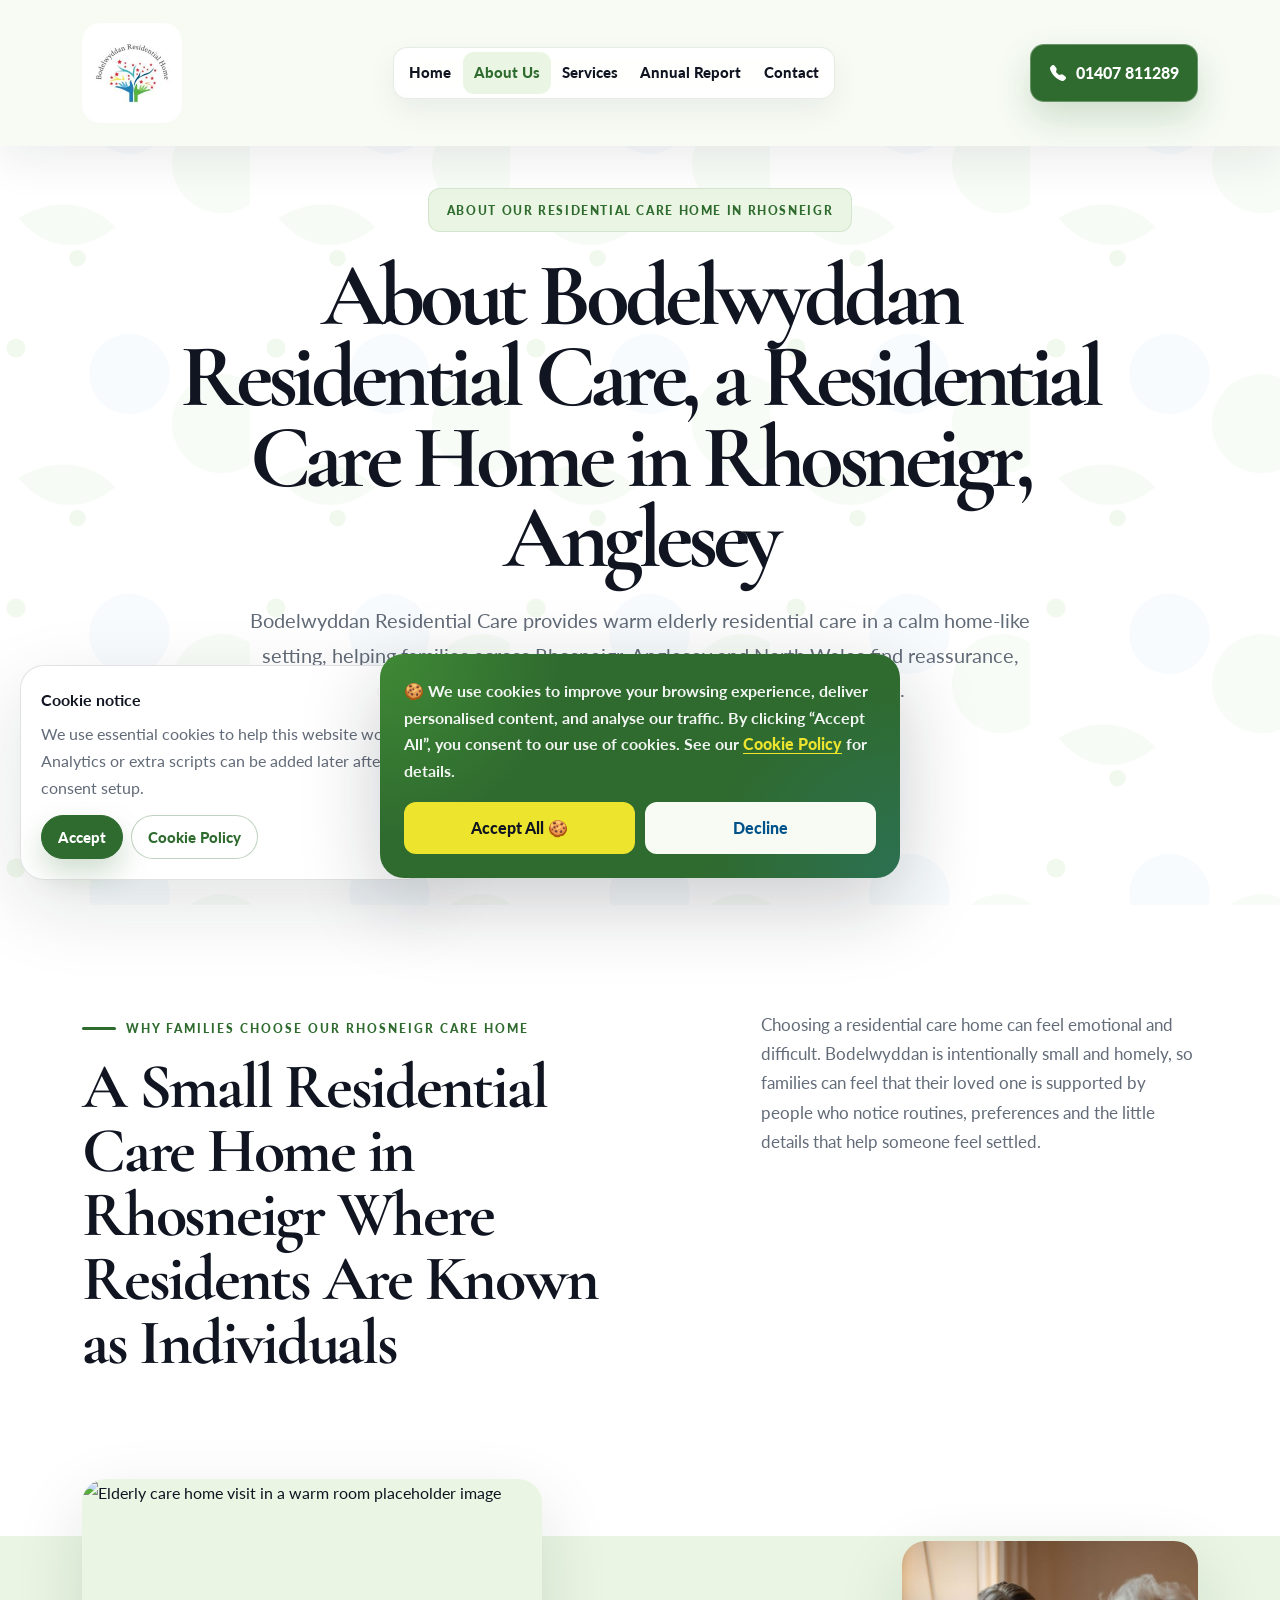
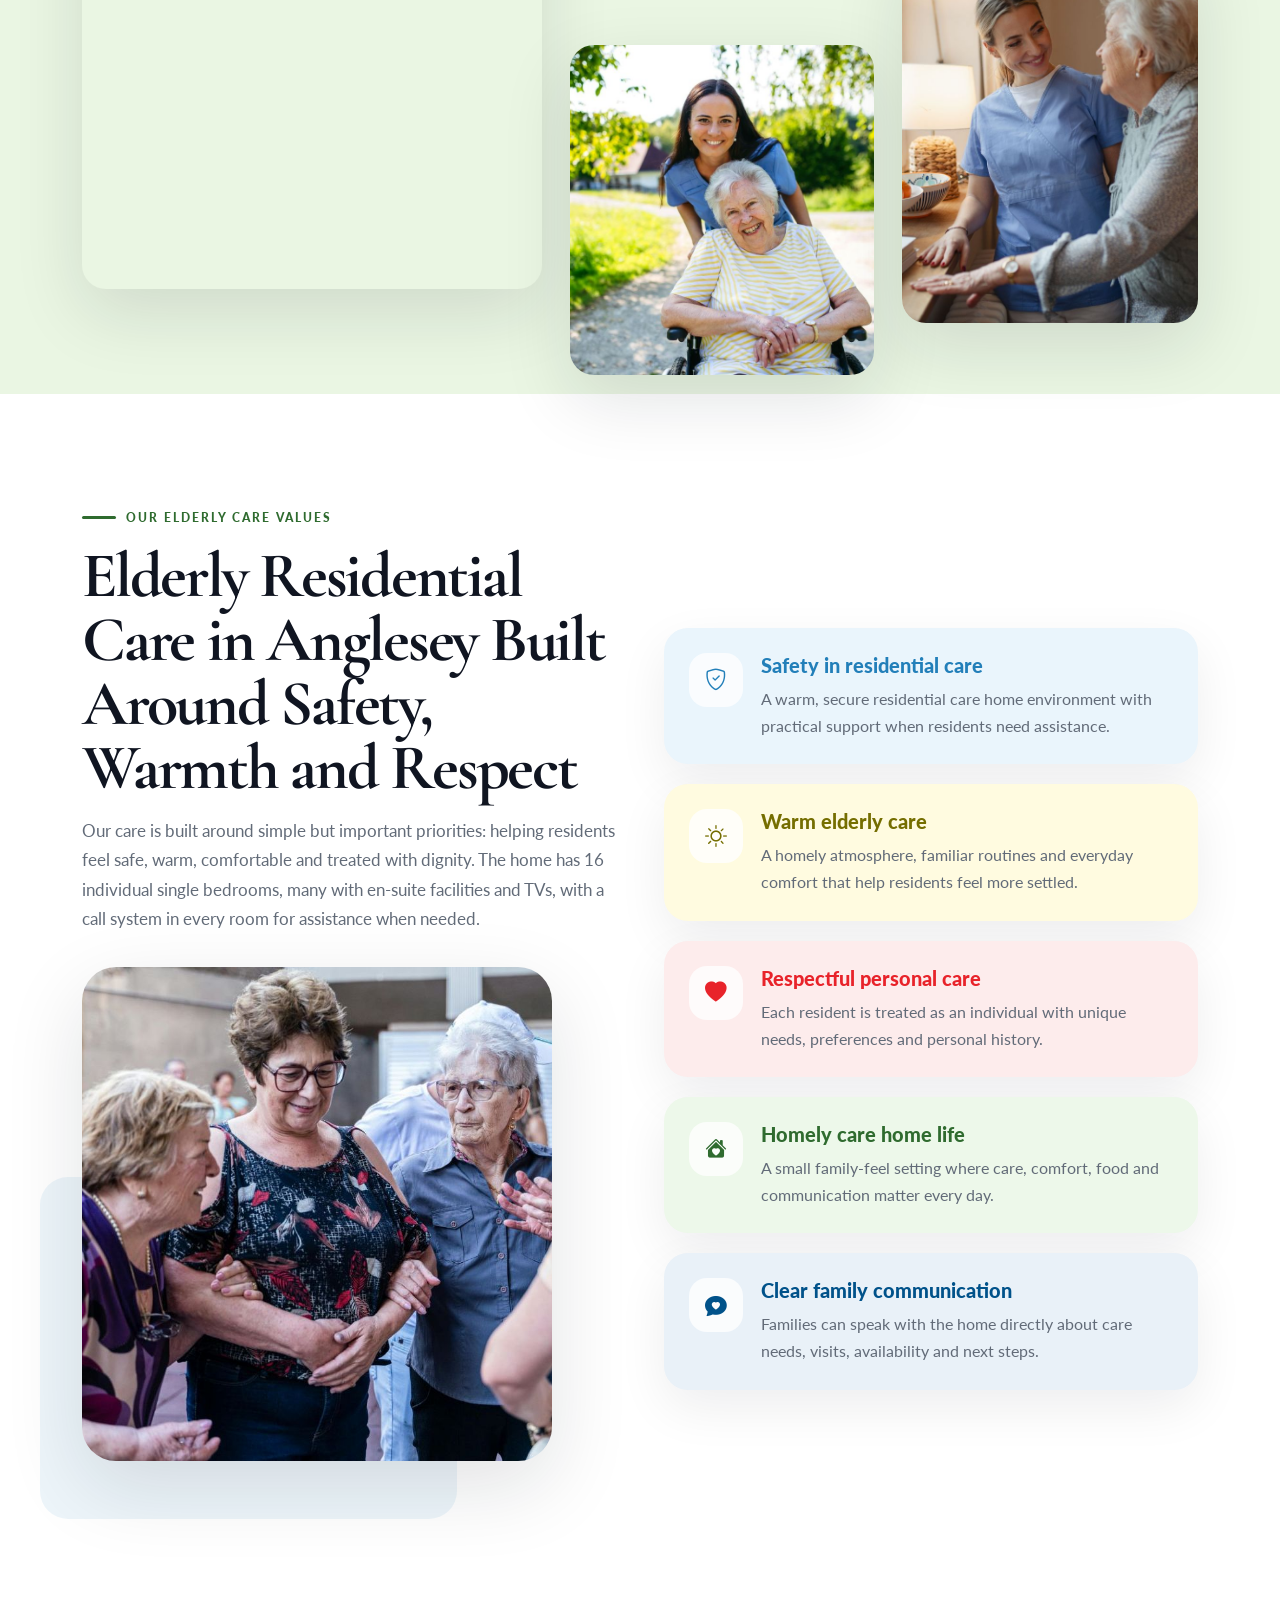
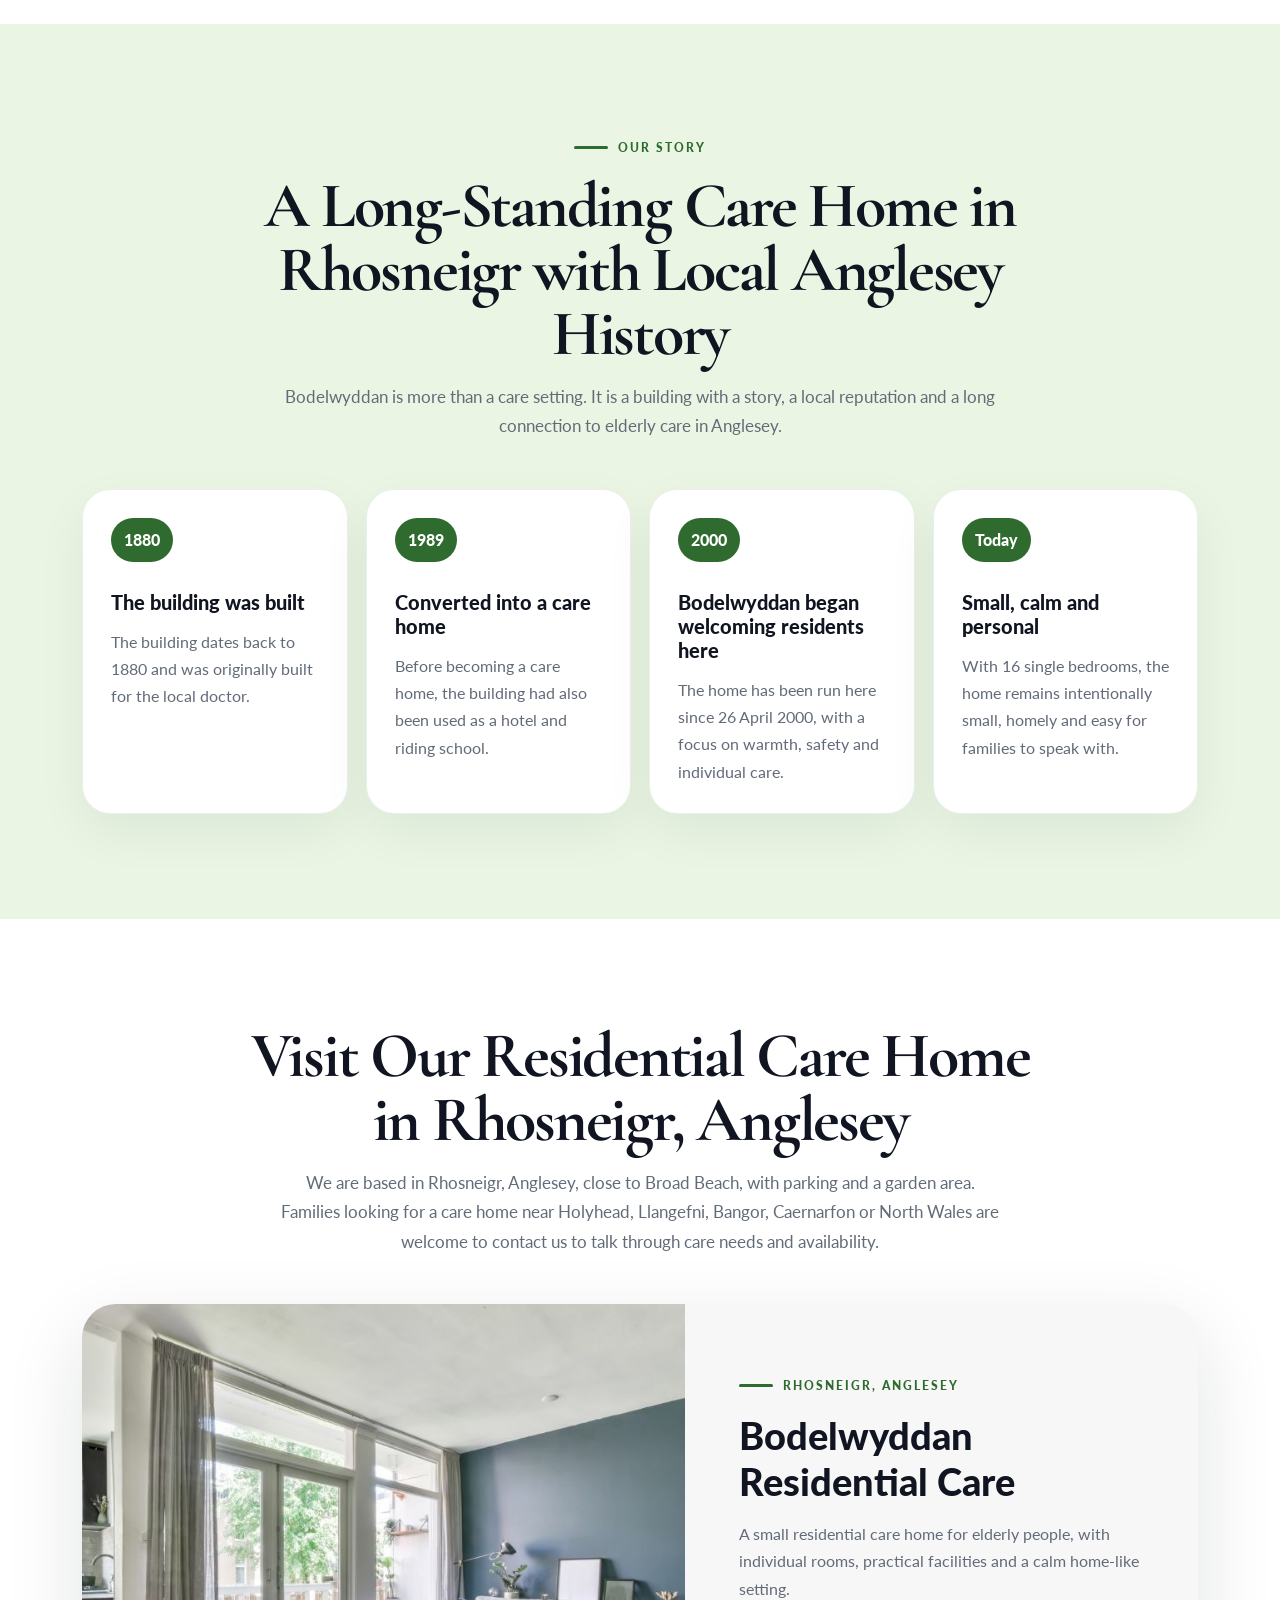
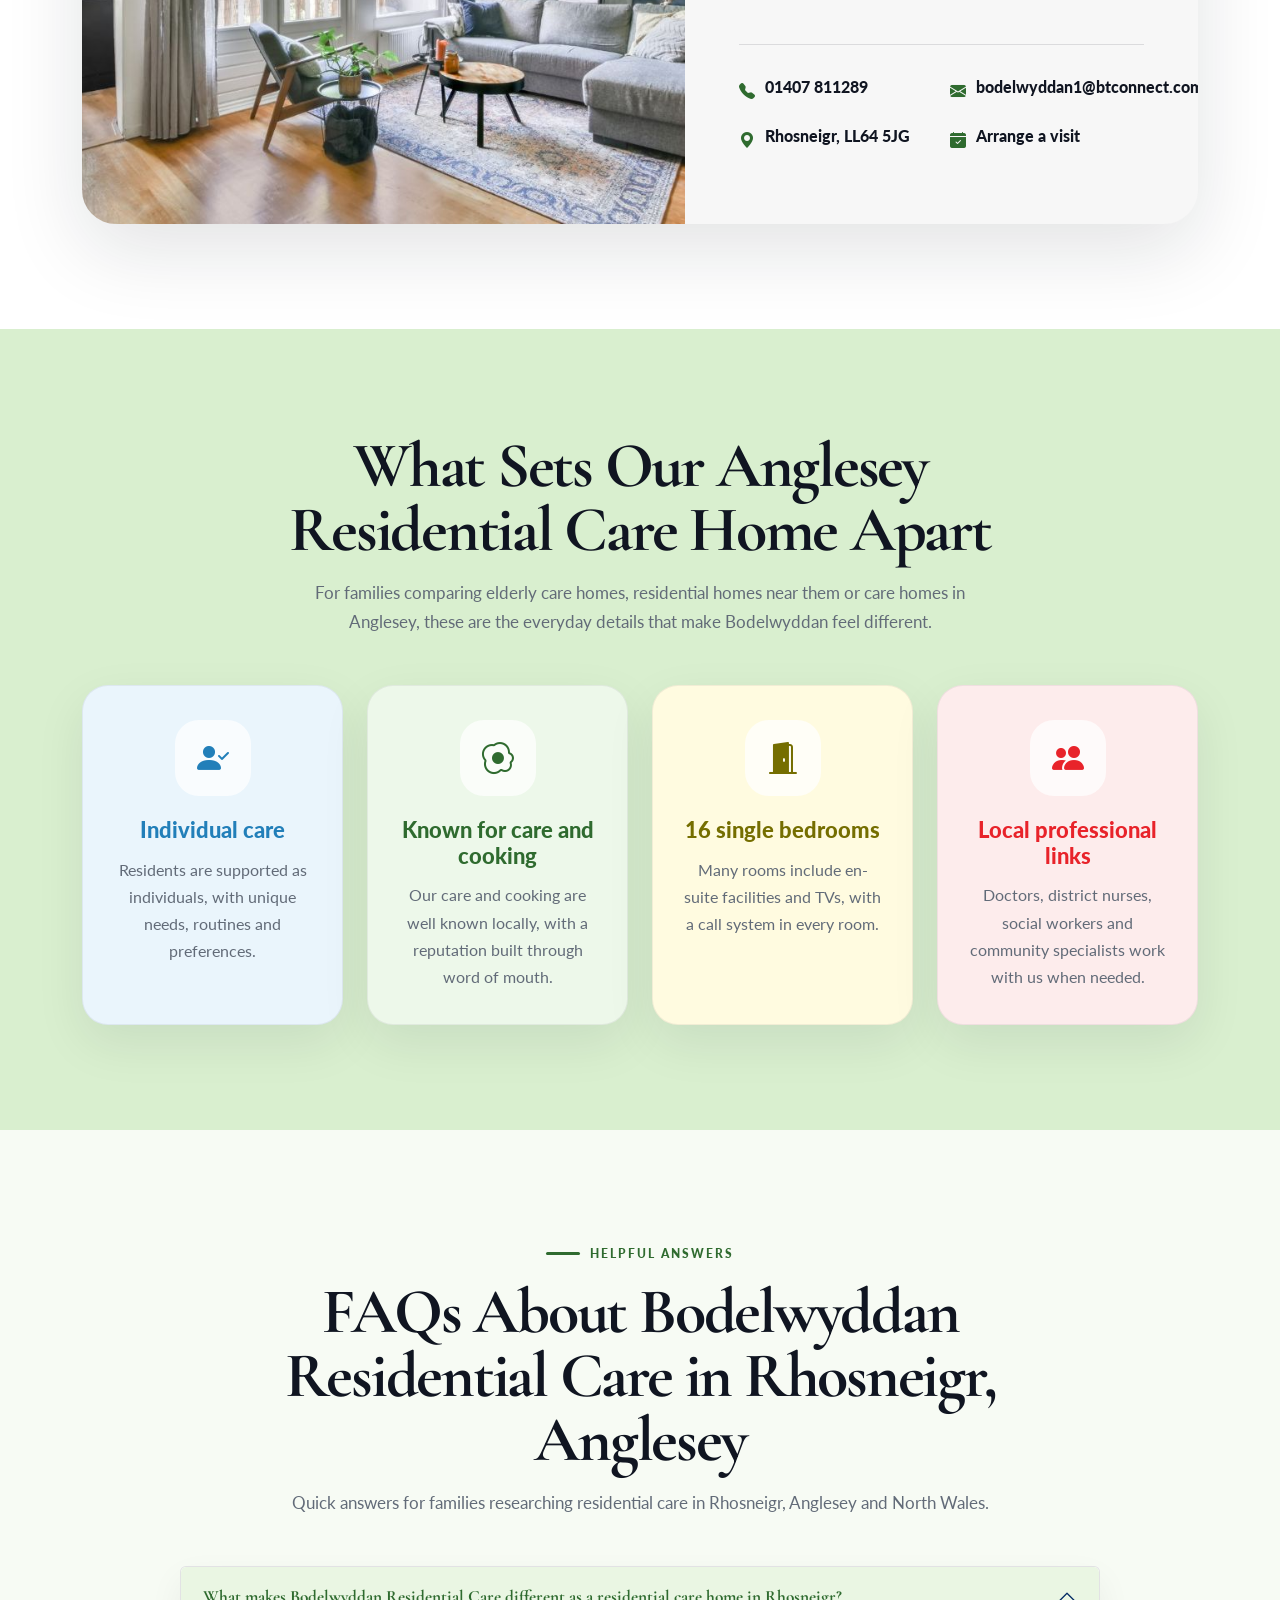
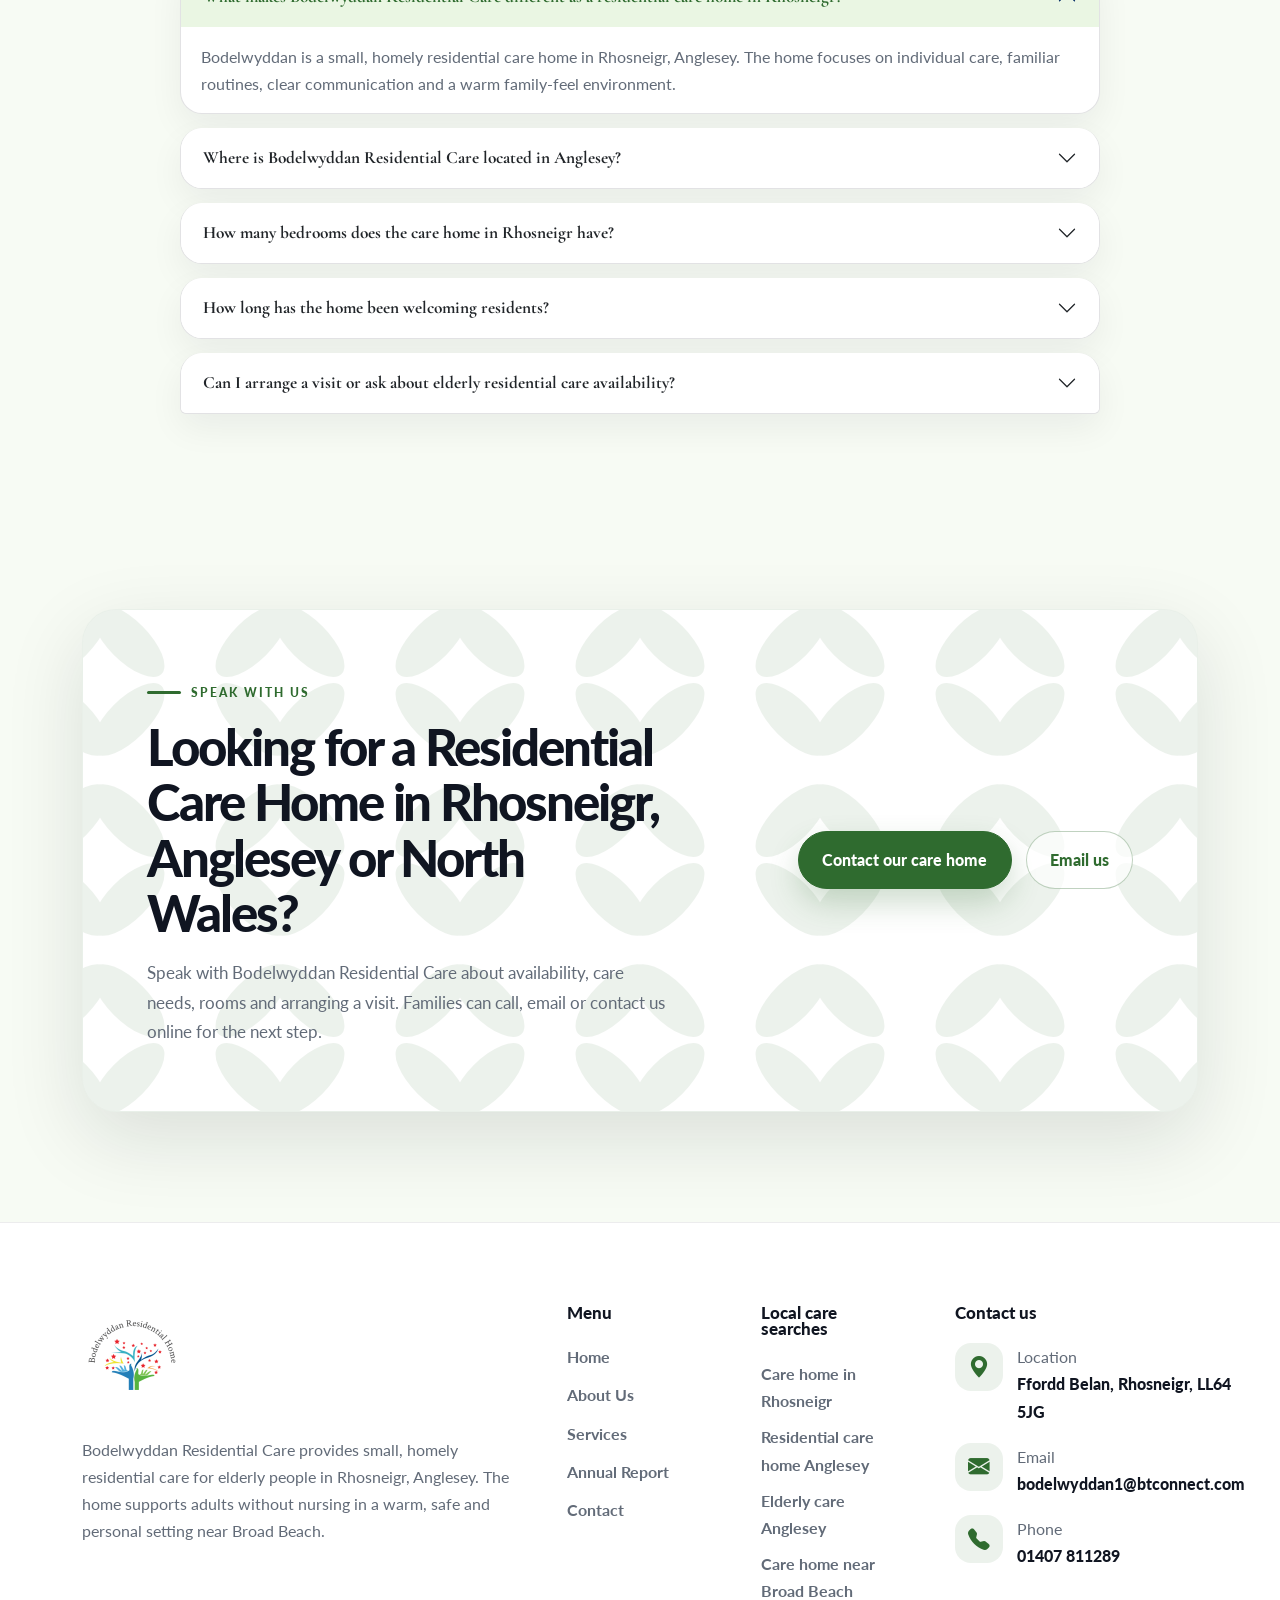
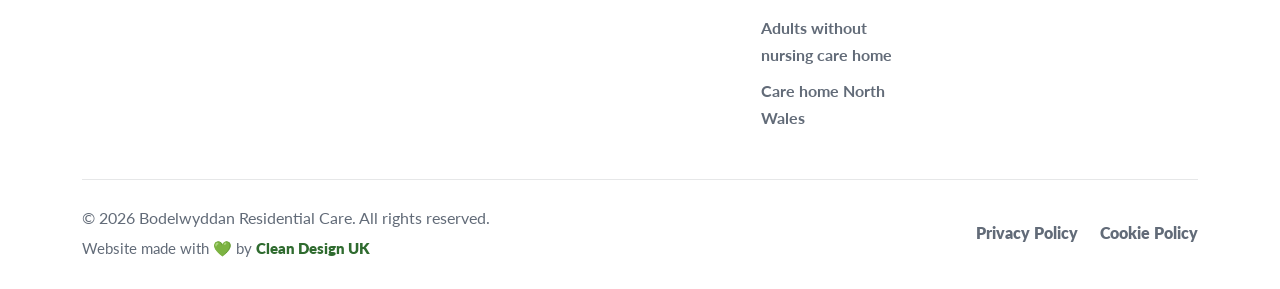
==== commit d48dc3ed: "finished all pages except webform key" ====
--- a/about.html
+++ b/about.html
@@ -1,40 +1,43 @@
-<!doctype html>
+<!DOCTYPE html>
+
 <html lang="en-GB">
 <head>
-  <meta charset="utf-8">
-  <meta name="viewport" content="width=device-width, initial-scale=1">
-  <title>About Bodelwyddan Residential Care | Residential Care Home in Rhosneigr, Anglesey</title>
-  <meta name="description" content="About Bodelwyddan Residential Care, a small residential care home in Rhosneigr, Anglesey for elderly care, adults without nursing, 16 single bedrooms and families across North Wales.">
-  <meta name="keywords" content="about Bodelwyddan Residential Care, residential care home Rhosneigr, care home Rhosneigr, elderly care Anglesey, residential care home Anglesey, care home near Holyhead, care home near Llangefni, care home near Bangor, care home North Wales, residential homes near me, elderly care near me">
-  <meta name="author" content="Bodelwyddan Residential Care">
-  <meta name="robots" content="index, follow, max-image-preview:large">
-  <link rel="canonical" href="https://www.bodelwyddancarehome.uk/about.html">
-  <link rel="icon" type="image/jpeg" href="images/FaviconLogo.jpg">
-  <link rel="apple-touch-icon" href="images/FaviconLogo.jpg">
+<meta charset="utf-8"/>
+<meta content="width=device-width, initial-scale=1" name="viewport"/>
+<title>About Bodelwyddan Residential Care | Residential Care Home in Rhosneigr, Anglesey</title>
+<meta content="About Bodelwyddan Residential Care, a small residential care home in Rhosneigr, Anglesey for elderly care, adults without nursing, 16 single bedrooms and families across North Wales." name="description"/>
+<meta content="about Bodelwyddan Residential Care, residential care home Rhosneigr, care home Rhosneigr, elderly care Anglesey, residential care home Anglesey, care home near Holyhead, care home near Llangefni, care home near Bangor, care home North Wales, residential homes near me, elderly care near me" name="keywords"/>
+<meta content="Bodelwyddan Residential Care" name="author"/>
+<meta content="index, follow, max-image-preview:large" name="robots"/>
+<link href="https://www.bodelwyddancarehome.uk/about.html" rel="canonical"/>
+<link href="images/FaviconLogo.jpg" rel="icon" type="image/jpeg"/>
+<link href="images/FaviconLogo.jpg" rel="apple-touch-icon"/>
+<meta content="website" property="og:type"/>
+<meta content="About Bodelwyddan Residential Care | Residential Care Home in Rhosneigr, Anglesey" property="og:title"/>
+<meta content="Learn about Bodelwyddan Residential Care, a small residential care home in Rhosneigr, Anglesey for elderly care, adults without nursing and families across North Wales." property="og:description"/>
+<meta content="https://www.bodelwyddancarehome.uk/about.html" property="og:url"/>
+<meta property="og:image" content="https://www.bodelwyddancarehome.uk/images/SVGLogo.svg">
+<meta property="og:image:secure_url" content="https://www.bodelwyddancarehome.uk/images/SVGLogo.svg">
+<meta property="og:image:type" content="image/svg+xml">
+<meta property="og:image:alt" content="Bodelwyddan Residential Care logo">
+<meta content="Bodelwyddan Residential Care" property="og:site_name"/>
 
-  <meta property="og:type" content="website">
-  <meta property="og:title" content="About Bodelwyddan Residential Care | Residential Care Home in Rhosneigr, Anglesey">
-  <meta property="og:description" content="Learn about Bodelwyddan Residential Care, a small residential care home in Rhosneigr, Anglesey for elderly care, adults without nursing and families across North Wales.">
-  <meta property="og:url" content="https://www.bodelwyddancarehome.uk/about.html">
-  <meta property="og:image" content="https://images.unsplash.com/photo-1770822788455-f14be32b0d00?auto=format&fit=crop&fm=jpg&ixlib=rb-4.1.0&q=80&w=1600">
-  <meta property="og:site_name" content="Bodelwyddan Residential Care">
+<meta content="summary_large_image" name="twitter:card"/>
+<meta content="About Bodelwyddan Residential Care | Residential Care Home in Rhosneigr, Anglesey" name="twitter:title"/>
+<meta content="A small, homely residential care home in Rhosneigr, Anglesey for elderly care, adults without nursing and families across North Wales." name="twitter:description"/>
+<meta name="twitter:image" content="https://www.bodelwyddancarehome.uk/images/SVGLogo.svg">
+<meta name="twitter:image:alt" content="Bodelwyddan Residential Care logo">
 
-  <meta name="twitter:card" content="summary_large_image">
-  <meta name="twitter:title" content="About Bodelwyddan Residential Care | Residential Care Home in Rhosneigr, Anglesey">
-  <meta name="twitter:description" content="A small, homely residential care home in Rhosneigr, Anglesey for elderly care, adults without nursing and families across North Wales.">
-  <meta name="twitter:image" content="https://images.unsplash.com/photo-1770822788455-f14be32b0d00?auto=format&fit=crop&fm=jpg&ixlib=rb-4.1.0&q=80&w=1600">
-
-  <link rel="preconnect" href="https://fonts.googleapis.com">
-  <link rel="preconnect" href="https://fonts.gstatic.com" crossorigin>
-  <link href="https://fonts.googleapis.com/css2?family=Cormorant+Garamond:ital,wght@0,300..700;1,300..700&display=swap" rel="stylesheet">
-  <link href="https://fonts.googleapis.com/css2?family=Lato:ital,wght@0,100;0,300;0,400;0,700;0,900;1,100;1,300;1,400;1,700;1,900&display=swap" rel="stylesheet">
-  <link href="https://cdn.jsdelivr.net/npm/bootstrap@5.3.3/dist/css/bootstrap.min.css" rel="stylesheet">
-  <link href="https://cdn.jsdelivr.net/npm/bootstrap-icons@1.11.3/font/bootstrap-icons.css" rel="stylesheet">
-  <link rel="stylesheet" href="styles.css">
-  <link rel="stylesheet" href="about.css">
-  <link rel="stylesheet" href="cookie.css">
-
-  <script type="application/ld+json">
+<link href="https://fonts.googleapis.com" rel="preconnect"/>
+<link crossorigin="" href="https://fonts.gstatic.com" rel="preconnect"/>
+<link href="https://fonts.googleapis.com/css2?family=Cormorant+Garamond:ital,wght@0,300..700;1,300..700&amp;display=swap" rel="stylesheet"/>
+<link href="https://fonts.googleapis.com/css2?family=Lato:ital,wght@0,100;0,300;0,400;0,700;0,900;1,100;1,300;1,400;1,700;1,900&amp;display=swap" rel="stylesheet"/>
+<link href="https://cdn.jsdelivr.net/npm/bootstrap@5.3.3/dist/css/bootstrap.min.css" rel="stylesheet"/>
+<link href="https://cdn.jsdelivr.net/npm/bootstrap-icons@1.11.3/font/bootstrap-icons.css" rel="stylesheet"/>
+<link href="styles.css" rel="stylesheet"/>
+<link href="about.css" rel="stylesheet"/>
+<link href="cookie.css" rel="stylesheet"/>
+<script type="application/ld+json">
   {
     "@context": "https://schema.org",
     "@graph": [
@@ -157,360 +160,339 @@
   }
   </script>
 </head>
-<body class="about-page">
-  <header class="site-header">
-    <nav class="navbar navbar-expand-lg" aria-label="Main navigation">
-      <div class="container nav-shell">
-        <a class="navbar-brand" href="index.html" aria-label="Bodelwyddan Residential Care homepage">
-          <span class="brand-mark"><img class="brand-logo-img" src="images/SVGLogo.svg" alt="Bodelwyddan Residential Care logo"></span>
-        </a>
-
-        <button class="navbar-toggler" type="button" data-bs-toggle="collapse" data-bs-target="#mainNavbar" aria-controls="mainNavbar" aria-expanded="false" aria-label="Toggle navigation">
-          <span class="navbar-toggler-icon"></span>
-        </button>
-
-        <div class="collapse navbar-collapse nav-menu-wrap" id="mainNavbar">
-          <ul class="navbar-nav mx-auto mb-0">
-            <li class="nav-item"><a class="nav-link" href="index.html">Home</a></li>
-            <li class="nav-item"><a class="nav-link active" href="about.html">About Us</a></li>
-            <li class="nav-item"><a class="nav-link" href="services.html">Services</a></li>
-            <li class="nav-item"><a class="nav-link" href="annual-report.html">Annual Report</a></li>
-            <li class="nav-item"><a class="nav-link" href="contact.html">Contact</a></li>
-          </ul>
-        </div>
-
-        <a class="nav-phone" href="tel:01407811289" aria-label="Call Bodelwyddan Residential Care on 01407 811289">
-          <i class="bi bi-telephone-fill"></i>
-          <span>01407 811289</span>
-        </a>
-      </div>
-    </nav>
-  </header>
-
-  <main id="main-content">
-    <section class="about-hero" aria-labelledby="about-hero-title">
-      <div class="about-hero-pattern"></div>
-      <div class="container">
-        <div class="about-hero-inner text-center mx-auto">
-          <p class="about-badge">About our residential care home in Rhosneigr</p>
-          <h1 id="about-hero-title">About Bodelwyddan Residential Care, a Residential Care Home in Rhosneigr, Anglesey</h1>
-          <p>Bodelwyddan Residential Care provides warm elderly residential care in a calm home-like setting, helping families across Rhosneigr, Anglesey and North Wales find reassurance, comfort and personal day-to-day support for their loved one.</p>
-          <div class="about-hero-actions">
-            <a class="btn btn-brand" href="contact.html">Ask about availability</a>
-            <a class="btn btn-outline-brand" href="tel:01407811289"><i class="bi bi-telephone-fill me-2"></i>Call 01407 811289</a>
-          </div>
-        </div>
-      </div>
-    </section>
-
-    <section class="section-padding about-love-section">
-      <div class="container">
-        <div class="row align-items-start g-5 mb-5">
-          <div class="col-lg-6">
-            <p class="eyebrow mb-3"><span></span> Why families choose our Rhosneigr care home</p>
-            <h2 class="section-title mb-3">A Small Residential Care Home in Rhosneigr Where Residents Are Known as Individuals</h2>
-          </div>
-          <div class="col-lg-5 offset-lg-1">
-            <p class="section-text mb-0">Choosing a residential care home can feel emotional and difficult. Bodelwyddan is intentionally small and homely, so families can feel that their loved one is supported by people who notice routines, preferences and the little details that help someone feel settled.</p>
-          </div>
-        </div>
-
-        <div class="about-collage">
-          <div class="collage-photo collage-photo-large">
-            <img src="https://images.unsplash.com/photo-1770822788455-f14be32b0d00?auto=format&fit=crop&fm=jpg&ixlib=rb-4.1.0&q=80&w=1200" alt="Elderly care home visit in a warm room placeholder image">
-          </div>
-          <div class="collage-photo collage-photo-mid">
-            <img src="https://images.unsplash.com/photo-1584515933487-779824d29309?auto=format&fit=crop&w=900&q=80" alt="Caregiver supporting an elderly resident placeholder image">
-          </div>
-          <div class="collage-photo collage-photo-small">
-            <img src="https://images.unsplash.com/photo-1559839734-2b71ea197ec2?auto=format&fit=crop&w=900&q=80" alt="Healthcare professional smiling placeholder image">
-          </div>
-        </div>
-      </div>
-    </section>
-
-    <section class="section-padding values-section">
-      <div class="container">
-        <div class="row align-items-center g-5">
-          <div class="col-lg-6">
-            <p class="eyebrow mb-3"><span></span> Our elderly care values</p>
-            <h2 class="section-title mb-3">Elderly Residential Care in Anglesey Built Around Safety, Warmth and Respect</h2>
-            <p class="section-text">Our care is built around simple but important priorities: helping residents feel safe, warm, comfortable and treated with dignity. The home has 16 individual single bedrooms, many with en-suite facilities and TVs, with a call system in every room for assistance when needed.</p>
-            <div class="values-image-wrap">
-              <img src="https://images.unsplash.com/photo-1576091160399-112ba8d25d1d?auto=format&fit=crop&w=1200&q=80" alt="Comfortable care home support placeholder image" class="values-main-img shadow-soft">
-              <div class="values-soft-block"></div>
-            </div>
-          </div>
-          <div class="col-lg-6">
-            <div class="values-card-list">
-              <article class="value-card value-card-blue">
-                <span class="value-icon"><i class="bi bi-shield-check"></i></span>
-                <div>
-                  <h3>Safety in residential care</h3>
-                  <p>A warm, secure residential care home environment with practical support when residents need assistance.</p>
-                </div>
-              </article>
-              <article class="value-card value-card-yellow">
-                <span class="value-icon"><i class="bi bi-brightness-high"></i></span>
-                <div>
-                  <h3>Warm elderly care</h3>
-                  <p>A homely atmosphere, familiar routines and everyday comfort that help residents feel more settled.</p>
-                </div>
-              </article>
-              <article class="value-card value-card-red">
-                <span class="value-icon"><i class="bi bi-heart-fill"></i></span>
-                <div>
-                  <h3>Respectful personal care</h3>
-                  <p>Each resident is treated as an individual with unique needs, preferences and personal history.</p>
-                </div>
-              </article>
-              <article class="value-card value-card-green">
-                <span class="value-icon"><i class="bi bi-house-heart-fill"></i></span>
-                <div>
-                  <h3>Homely care home life</h3>
-                  <p>A small family-feel setting where care, comfort, food and communication matter every day.</p>
-                </div>
-              </article>
-              <article class="value-card value-card-navy">
-                <span class="value-icon"><i class="bi bi-chat-heart-fill"></i></span>
-                <div>
-                  <h3>Clear family communication</h3>
-                  <p>Families can speak with the home directly about care needs, visits, availability and next steps.</p>
-                </div>
-              </article>
-            </div>
-          </div>
-        </div>
-      </div>
-    </section>
-
-    <section class="section-padding story-section bg-soft-green">
-      <div class="container">
-        <div class="text-center mx-auto section-heading-narrow mb-5">
-          <p class="eyebrow justify-content-center mb-3"><span></span> Our story</p>
-          <h2 class="section-title mb-3">A Long-Standing Care Home in Rhosneigr with Local Anglesey History</h2>
-          <p class="section-text mx-auto">Bodelwyddan is more than a care setting. It is a building with a story, a local reputation and a long connection to elderly care in Anglesey.</p>
-        </div>
-
-        <div class="story-grid">
-          <article class="story-card">
-            <span>1880</span>
-            <h3>The building was built</h3>
-            <p>The building dates back to 1880 and was originally built for the local doctor.</p>
-          </article>
-          <article class="story-card">
-            <span>1989</span>
-            <h3>Converted into a care home</h3>
-            <p>Before becoming a care home, the building had also been used as a hotel and riding school.</p>
-          </article>
-          <article class="story-card story-card-featured">
-            <span>2000</span>
-            <h3>Bodelwyddan began welcoming residents here</h3>
-            <p>The home has been run here since 26 April 2000, with a focus on warmth, safety and individual care.</p>
-          </article>
-          <article class="story-card">
-            <span>Today</span>
-            <h3>Small, calm and personal</h3>
-            <p>With 16 single bedrooms, the home remains intentionally small, homely and easy for families to speak with.</p>
-          </article>
-        </div>
-      </div>
-    </section>
-
-    <section class="section-padding visit-section">
-      <div class="container">
-        <div class="text-center mx-auto section-heading-narrow mb-5">
-          <h2 class="section-title mb-3">Visit Our Residential Care Home in Rhosneigr, Anglesey</h2>
-          <p class="section-text mx-auto">We are based in Rhosneigr, Anglesey, close to Broad Beach, with parking and a garden area. Families looking for a care home near Holyhead, Llangefni, Bangor, Caernarfon or North Wales are welcome to contact us to talk through care needs and availability.</p>
-        </div>
-
-        <div class="visit-panel shadow-soft">
-          <div class="visit-image">
-            <img src="https://images.unsplash.com/photo-1560448204-e02f11c3d0e2?auto=format&fit=crop&w=1400&q=80" alt="Comfortable bedroom placeholder image for care home rooms">
-          </div>
-          <div class="visit-content">
-            <p class="eyebrow mb-3"><span></span> Rhosneigr, Anglesey</p>
-            <h3>Bodelwyddan Residential Care</h3>
-            <p>A small residential care home for elderly people, with individual rooms, practical facilities and a calm home-like setting.</p>
-            <div class="visit-detail-grid">
-              <a href="tel:01407811289"><i class="bi bi-telephone-fill"></i><span>01407 811289</span></a>
-              <a href="mailto:bodelwyddan1@btconnect.com"><i class="bi bi-envelope-fill"></i><span>bodelwyddan1@btconnect.com</span></a>
-              <span><i class="bi bi-geo-alt-fill"></i><strong>Rhosneigr, LL64 5JG</strong></span>
-              <a href="contact.html"><i class="bi bi-calendar-check-fill"></i><span>Arrange a visit</span></a>
-            </div>
-          </div>
-        </div>
-      </div>
-    </section>
-
-    <section class="section-padding apart-section">
-      <div class="container">
-        <div class="text-center mx-auto section-heading-narrow mb-5">
-          <h2 class="section-title mb-3">What Sets Our Anglesey Residential Care Home Apart</h2>
-          <p class="section-text mx-auto">For families comparing elderly care homes, residential homes near them or care homes in Anglesey, these are the everyday details that make Bodelwyddan feel different.</p>
-        </div>
-        <div class="row g-4">
-          <div class="col-md-6 col-xl-3">
-            <div class="apart-card apart-blue">
-              <i class="bi bi-person-check-fill"></i>
-              <h3>Individual care</h3>
-              <p>Residents are supported as individuals, with unique needs, routines and preferences.</p>
-            </div>
-          </div>
-          <div class="col-md-6 col-xl-3">
-            <div class="apart-card apart-green apart-featured">
-              <i class="bi bi-egg-fried"></i>
-              <h3>Known for care and cooking</h3>
-              <p>Our care and cooking are well known locally, with a reputation built through word of mouth.</p>
-            </div>
-          </div>
-          <div class="col-md-6 col-xl-3">
-            <div class="apart-card apart-yellow">
-              <i class="bi bi-door-open-fill"></i>
-              <h3>16 single bedrooms</h3>
-              <p>Many rooms include en-suite facilities and TVs, with a call system in every room.</p>
-            </div>
-          </div>
-          <div class="col-md-6 col-xl-3">
-            <div class="apart-card apart-red">
-              <i class="bi bi-people-fill"></i>
-              <h3>Local professional links</h3>
-              <p>Doctors, district nurses, social workers and community specialists work with us when needed.</p>
-            </div>
-          </div>
-        </div>
-      </div>
-    </section>
-
-    <section class="section-padding faq-section" id="about-faq">
-      <div class="container">
-        <div class="text-center mx-auto mb-5 section-heading-narrow">
-          <p class="eyebrow justify-content-center mb-3"><span></span> Helpful answers</p>
-          <h2 class="section-title mb-3">FAQs About Bodelwyddan Residential Care in Rhosneigr, Anglesey</h2>
-          <p class="section-text mx-auto">Quick answers for families researching residential care in Rhosneigr, Anglesey and North Wales.</p>
-        </div>
-        <div class="accordion calm-accordion" id="aboutFaq">
-          <div class="accordion-item">
-            <h3 class="accordion-header"><button class="accordion-button" type="button" data-bs-toggle="collapse" data-bs-target="#faqOne">What makes Bodelwyddan Residential Care different as a residential care home in Rhosneigr?</button></h3>
-            <div id="faqOne" class="accordion-collapse collapse show" data-bs-parent="#aboutFaq"><div class="accordion-body">Bodelwyddan is a small, homely residential care home in Rhosneigr, Anglesey. The home focuses on individual care, familiar routines, clear communication and a warm family-feel environment.</div></div>
-          </div>
-          <div class="accordion-item">
-            <h3 class="accordion-header"><button class="accordion-button collapsed" type="button" data-bs-toggle="collapse" data-bs-target="#faqTwo">Where is Bodelwyddan Residential Care located in Anglesey?</button></h3>
-            <div id="faqTwo" class="accordion-collapse collapse" data-bs-parent="#aboutFaq"><div class="accordion-body">The home is in Rhosneigr, Anglesey, LL64 5JG, close to Broad Beach and supporting families across nearby areas including Holyhead, Llangefni, Bangor, Caernarfon and North Wales.</div></div>
-          </div>
-          <div class="accordion-item">
-            <h3 class="accordion-header"><button class="accordion-button collapsed" type="button" data-bs-toggle="collapse" data-bs-target="#faqThree">How many bedrooms does the care home in Rhosneigr have?</button></h3>
-            <div id="faqThree" class="accordion-collapse collapse" data-bs-parent="#aboutFaq"><div class="accordion-body">Bodelwyddan Residential Care has 16 single bedrooms. Many rooms have en-suite facilities and TVs, and every room has a call system so residents can ask for help when needed.</div></div>
-          </div>
-          <div class="accordion-item">
-            <h3 class="accordion-header"><button class="accordion-button collapsed" type="button" data-bs-toggle="collapse" data-bs-target="#faqFour">How long has the home been welcoming residents?</button></h3>
-            <div id="faqFour" class="accordion-collapse collapse" data-bs-parent="#aboutFaq"><div class="accordion-body">The current care home has been run here since 26 April 2000. The building dates back to 1880 and was converted into a care home by previous owners in 1989.</div></div>
-          </div>
-          <div class="accordion-item">
-            <h3 class="accordion-header"><button class="accordion-button collapsed" type="button" data-bs-toggle="collapse" data-bs-target="#faqFive">Can I arrange a visit or ask about elderly residential care availability?</button></h3>
-            <div id="faqFive" class="accordion-collapse collapse" data-bs-parent="#aboutFaq"><div class="accordion-body">Yes. Families can call <a class="faq-contact-link" href="tel:01407811289">01407 811289</a>, email <a class="faq-contact-link" href="mailto:bodelwyddan1@btconnect.com">bodelwyddan1@btconnect.com</a> or use the <a class="faq-contact-link" href="contact.html">contact page enquiry form</a> to ask about availability, care needs and arranging a visit.</div></div>
-          </div>
-        </div>
-      </div>
-    </section>
-
-    <section class="about-cta-section">
-      <div class="container">
-        <div class="about-cta-panel shadow-soft">
-          <div class="about-cta-pattern"></div>
-          <div>
-            <p class="eyebrow mb-3"><span></span> Speak with us</p>
-            <h2>Looking for a Residential Care Home in Rhosneigr, Anglesey or North Wales?</h2>
-            <p class="about-cta-text">Speak with Bodelwyddan Residential Care about availability, care needs, rooms and arranging a visit. Families can call, email or contact us online for the next step.</p>
-          </div>
-          <div class="about-cta-actions">
-            <a href="contact.html" class="btn btn-brand">Contact our care home</a>
-            <a href="mailto:bodelwyddan1@btconnect.com" class="btn btn-outline-brand">Email us</a>
-          </div>
-        </div>
-      </div>
-    </section>
-  </main>
-
-  <footer class="site-footer">
-    <div class="container">
-      <div class="row g-5 pb-5">
-        <div class="col-lg-5">
-          <a class="footer-brand" href="index.html" aria-label="Bodelwyddan Residential Care homepage">
-            <span class="brand-mark"><img class="brand-logo-img" src="images/SVGLogo.svg" alt="Bodelwyddan Residential Care logo"></span>
-          </a>
-          <p class="footer-text footer-intro-text mt-4">Bodelwyddan Residential Care is a small, homely residential care home in Rhosneigr, Anglesey for elderly people who need comfort, routine and personal day-to-day support, welcoming enquiries from families across Holyhead, Llangefni, Bangor, Caernarfon and North Wales.</p>
-        </div>
-
-        <div class="col-6 col-lg-2">
-          <h2 class="footer-title">Menu</h2>
-          <ul class="footer-links">
-            <li><a href="index.html">Home</a></li>
-            <li><a href="about.html">About Us</a></li>
-            <li><a href="services.html">Services</a></li>
-            <li><a href="annual-report.html">Annual Report</a></li>
-            <li><a href="contact.html">Contact</a></li>
-          </ul>
-        </div>
-
-        <div class="col-6 col-lg-2">
-          <h2 class="footer-title">Local care searches</h2>
-          <ul class="footer-links footer-local-links">
-            <li><a href="about.html">Care home in Rhosneigr</a></li>
-            <li><a href="about.html">Residential care home in Anglesey</a></li>
-            <li><a href="index.html#location">Care home near Holyhead</a></li>
-            <li><a href="index.html#location">Care home near Llangefni</a></li>
-            <li><a href="index.html#location">Elderly care in North Wales</a></li>
-            <li><a href="index.html#location">Residential homes near me</a></li>
-          </ul>
-        </div>
-
-        <div class="col-lg-3">
-          <h2 class="footer-title">Contact us</h2>
-          <div class="footer-contact-list">
-            <div class="footer-contact-item">
-              <span class="footer-icon"><i class="bi bi-geo-alt-fill"></i></span>
-              <div>
-                <p>Location</p>
-                <strong>Rhosneigr, LL64 5JG</strong>
-              </div>
-            </div>
-            <div class="footer-contact-item">
-              <span class="footer-icon"><i class="bi bi-envelope-fill"></i></span>
-              <div>
-                <p>Email</p>
-                <a href="mailto:bodelwyddan1@btconnect.com">bodelwyddan1@btconnect.com</a>
-              </div>
-            </div>
-            <div class="footer-contact-item">
-              <span class="footer-icon"><i class="bi bi-telephone-fill"></i></span>
-              <div>
-                <p>Phone</p>
-                <a href="tel:01407811289">01407 811289</a>
-              </div>
-            </div>
-          </div>
-        </div>
-      </div>
-
-      <div class="footer-bottom">
-        <div>
-          <p class="mb-1">© <span data-current-year></span> Bodelwyddan Residential Care. All rights reserved.</p>
-          <p class="made-by mb-0">Website made with 💚 by <a href="https://cleandesignuk.com" target="_blank" rel="noopener">Clean Design UK</a></p>
-        </div>
-        <div class="footer-policy-links">
-          <a href="privacy-policy.html">Privacy Policy</a>
-          <a href="cookie-policy.html">Cookie Policy</a>
-        </div>
-      </div>
-    </div>
-  </footer>
-
-  <button class="back-to-top" type="button" aria-label="Back to top"><i class="bi bi-arrow-up"></i></button>
-
-  <script src="https://cdn.jsdelivr.net/npm/bootstrap@5.3.3/dist/js/bootstrap.bundle.min.js"></script>
-  <script src="https://cdn.jsdelivr.net/npm/sweetalert2@11"></script>
-  <script src="main.js"></script>
-  <script src="cookie.js"></script>
+<body class="about-page light-hero-page">
+<header class="site-header">
+<nav aria-label="Main navigation" class="navbar navbar-expand-lg">
+<div class="container nav-shell">
+<a aria-label="Bodelwyddan Residential Care homepage" class="navbar-brand" href="index.html">
+<span class="brand-mark"><img alt="Bodelwyddan Residential Care logo" class="brand-logo-img" src="images/bodelwyddan-residential-home-logo-200-whitebg.jpg"/></span>
+</a>
+<button aria-controls="mainNavbar" aria-expanded="false" aria-label="Toggle navigation" class="navbar-toggler" data-bs-target="#mainNavbar" data-bs-toggle="collapse" type="button">
+<span class="navbar-toggler-icon"></span>
+</button>
+<div class="collapse navbar-collapse nav-menu-wrap" id="mainNavbar">
+<ul class="navbar-nav mx-auto mb-0">
+<li class="nav-item"><a class="nav-link" href="index.html">Home</a></li>
+<li class="nav-item"><a class="nav-link active" href="about.html">About Us</a></li>
+<li class="nav-item"><a class="nav-link" href="services.html">Services</a></li>
+<li class="nav-item"><a class="nav-link" href="annual-report.html">Annual Report</a></li>
+<li class="nav-item"><a class="nav-link" href="contact.html">Contact</a></li>
+</ul>
+</div>
+<a aria-label="Call Bodelwyddan Residential Care on 01407 811289" class="nav-phone" href="tel:01407811289">
+<i class="bi bi-telephone-fill"></i>
+<span>01407 811289</span>
+</a>
+</div>
+</nav>
+</header>
+<main id="main-content">
+<section aria-labelledby="about-hero-title" class="about-hero">
+<div class="about-hero-pattern"></div>
+<div class="container">
+<div class="about-hero-inner text-center mx-auto">
+<p class="about-badge">About our residential care home in Rhosneigr</p>
+<h1 id="about-hero-title">About Bodelwyddan Residential Care, a Residential Care Home in Rhosneigr, Anglesey</h1>
+<p>Bodelwyddan Residential Care provides warm elderly residential care in a calm home-like setting, helping families across Rhosneigr, Anglesey and North Wales find reassurance, comfort and personal day-to-day support for their loved one.</p>
+<div class="about-hero-actions">
+<a class="btn btn-brand" href="contact.html">Ask about availability</a>
+<a class="btn btn-outline-brand" href="tel:01407811289"><i class="bi bi-telephone-fill me-2"></i>Call 01407 811289</a>
+</div>
+</div>
+</div>
+</section>
+<section class="section-padding about-love-section">
+<div class="container">
+<div class="row align-items-start g-5 mb-5">
+<div class="col-lg-6">
+<p class="eyebrow mb-3"><span></span> Why families choose our Rhosneigr care home</p>
+<h2 class="section-title mb-3">A Small Residential Care Home in Rhosneigr Where Residents Are Known as Individuals</h2>
+</div>
+<div class="col-lg-5 offset-lg-1">
+<p class="section-text mb-0">Choosing a residential care home can feel emotional and difficult. Bodelwyddan is intentionally small and homely, so families can feel that their loved one is supported by people who notice routines, preferences and the little details that help someone feel settled.</p>
+</div>
+</div>
+<div class="about-collage">
+<div class="collage-photo collage-photo-large">
+<img alt="Elderly care home visit in a warm room placeholder image" src="https://images.unsplash.com/photo-1770822788455-f14be32b0d00?auto=format&amp;fit=crop&amp;fm=jpg&amp;ixlib=rb-4.1.0&amp;q=80&amp;w=1200"/>
+</div>
+<div class="collage-photo collage-photo-mid">
+<img alt="Caregiver supporting an elderly resident placeholder image" src="images/elderly-care-home-rhosneigr-anglesey.jpg"/>
+</div>
+<div class="collage-photo collage-photo-small">
+<img alt="Healthcare professional smiling placeholder image" src="images/elderly-care-home-rhosneigr-anglesey-3.jpg"/>
+</div>
+</div>
+</div>
+</section>
+<section class="section-padding values-section">
+<div class="container">
+<div class="row align-items-center g-5">
+<div class="col-lg-6">
+<p class="eyebrow mb-3"><span></span> Our elderly care values</p>
+<h2 class="section-title mb-3">Elderly Residential Care in Anglesey Built Around Safety, Warmth and Respect</h2>
+<p class="section-text">Our care is built around simple but important priorities: helping residents feel safe, warm, comfortable and treated with dignity. The home has 16 individual single bedrooms, many with en-suite facilities and TVs, with a call system in every room for assistance when needed.</p>
+<div class="values-image-wrap">
+<img alt="Comfortable care home support placeholder image" class="values-main-img shadow-soft" src="images/elderly-care-home-rhosneigr-anglesey-4.jpg"/>
+<div class="values-soft-block"></div>
+</div>
+</div>
+<div class="col-lg-6">
+<div class="values-card-list">
+<article class="value-card value-card-blue">
+<span class="value-icon"><i class="bi bi-shield-check"></i></span>
+<div>
+<h3>Safety in residential care</h3>
+<p>A warm, secure residential care home environment with practical support when residents need assistance.</p>
+</div>
+</article>
+<article class="value-card value-card-yellow">
+<span class="value-icon"><i class="bi bi-brightness-high"></i></span>
+<div>
+<h3>Warm elderly care</h3>
+<p>A homely atmosphere, familiar routines and everyday comfort that help residents feel more settled.</p>
+</div>
+</article>
+<article class="value-card value-card-red">
+<span class="value-icon"><i class="bi bi-heart-fill"></i></span>
+<div>
+<h3>Respectful personal care</h3>
+<p>Each resident is treated as an individual with unique needs, preferences and personal history.</p>
+</div>
+</article>
+<article class="value-card value-card-green">
+<span class="value-icon"><i class="bi bi-house-heart-fill"></i></span>
+<div>
+<h3>Homely care home life</h3>
+<p>A small family-feel setting where care, comfort, food and communication matter every day.</p>
+</div>
+</article>
+<article class="value-card value-card-navy">
+<span class="value-icon"><i class="bi bi-chat-heart-fill"></i></span>
+<div>
+<h3>Clear family communication</h3>
+<p>Families can speak with the home directly about care needs, visits, availability and next steps.</p>
+</div>
+</article>
+</div>
+</div>
+</div>
+</div>
+</section>
+<section class="section-padding story-section bg-soft-green">
+<div class="container">
+<div class="text-center mx-auto section-heading-narrow mb-5">
+<p class="eyebrow justify-content-center mb-3"><span></span> Our story</p>
+<h2 class="section-title mb-3">A Long-Standing Care Home in Rhosneigr with Local Anglesey History</h2>
+<p class="section-text mx-auto">Bodelwyddan is more than a care setting. It is a building with a story, a local reputation and a long connection to elderly care in Anglesey.</p>
+</div>
+<div class="story-grid">
+<article class="story-card">
+<span>1880</span>
+<h3>The building was built</h3>
+<p>The building dates back to 1880 and was originally built for the local doctor.</p>
+</article>
+<article class="story-card">
+<span>1989</span>
+<h3>Converted into a care home</h3>
+<p>Before becoming a care home, the building had also been used as a hotel and riding school.</p>
+</article>
+<article class="story-card story-card-featured">
+<span>2000</span>
+<h3>Bodelwyddan began welcoming residents here</h3>
+<p>The home has been run here since 26 April 2000, with a focus on warmth, safety and individual care.</p>
+</article>
+<article class="story-card">
+<span>Today</span>
+<h3>Small, calm and personal</h3>
+<p>With 16 single bedrooms, the home remains intentionally small, homely and easy for families to speak with.</p>
+</article>
+</div>
+</div>
+</section>
+<section class="section-padding visit-section">
+<div class="container">
+<div class="text-center mx-auto section-heading-narrow mb-5">
+<h2 class="section-title mb-3">Visit Our Residential Care Home in Rhosneigr, Anglesey</h2>
+<p class="section-text mx-auto">We are based in Rhosneigr, Anglesey, close to Broad Beach, with parking and a garden area. Families looking for a care home near Holyhead, Llangefni, Bangor, Caernarfon or North Wales are welcome to contact us to talk through care needs and availability.</p>
+</div>
+<div class="visit-panel shadow-soft">
+<div class="visit-image">
+<img alt="Comfortable bedroom placeholder image for care home rooms" src="images/elderly-care-home-in-rhosneigr-anglesey.jpg"/>
+</div>
+<div class="visit-content">
+<p class="eyebrow mb-3"><span></span> Rhosneigr, Anglesey</p>
+<h3>Bodelwyddan Residential Care</h3>
+<p>A small residential care home for elderly people, with individual rooms, practical facilities and a calm home-like setting.</p>
+<div class="visit-detail-grid">
+<a href="tel:01407811289"><i class="bi bi-telephone-fill"></i><span>01407 811289</span></a>
+<a href="mailto:bodelwyddan1@btconnect.com"><i class="bi bi-envelope-fill"></i><span>bodelwyddan1@btconnect.com</span></a>
+<span><i class="bi bi-geo-alt-fill"></i><strong>Rhosneigr, LL64 5JG</strong></span>
+<a href="contact.html"><i class="bi bi-calendar-check-fill"></i><span>Arrange a visit</span></a>
+</div>
+</div>
+</div>
+</div>
+</section>
+<section class="section-padding apart-section">
+<div class="container">
+<div class="text-center mx-auto section-heading-narrow mb-5">
+<h2 class="section-title mb-3">What Sets Our Anglesey Residential Care Home Apart</h2>
+<p class="section-text mx-auto">For families comparing elderly care homes, residential homes near them or care homes in Anglesey, these are the everyday details that make Bodelwyddan feel different.</p>
+</div>
+<div class="row g-4">
+<div class="col-md-6 col-xl-3">
+<div class="apart-card apart-blue">
+<i class="bi bi-person-check-fill"></i>
+<h3>Individual care</h3>
+<p>Residents are supported as individuals, with unique needs, routines and preferences.</p>
+</div>
+</div>
+<div class="col-md-6 col-xl-3">
+<div class="apart-card apart-green apart-featured">
+<i class="bi bi-egg-fried"></i>
+<h3>Known for care and cooking</h3>
+<p>Our care and cooking are well known locally, with a reputation built through word of mouth.</p>
+</div>
+</div>
+<div class="col-md-6 col-xl-3">
+<div class="apart-card apart-yellow">
+<i class="bi bi-door-open-fill"></i>
+<h3>16 single bedrooms</h3>
+<p>Many rooms include en-suite facilities and TVs, with a call system in every room.</p>
+</div>
+</div>
+<div class="col-md-6 col-xl-3">
+<div class="apart-card apart-red">
+<i class="bi bi-people-fill"></i>
+<h3>Local professional links</h3>
+<p>Doctors, district nurses, social workers and community specialists work with us when needed.</p>
+</div>
+</div>
+</div>
+</div>
+</section>
+<section class="section-padding faq-section" id="about-faq">
+<div class="container">
+<div class="text-center mx-auto mb-5 section-heading-narrow">
+<p class="eyebrow justify-content-center mb-3"><span></span> Helpful answers</p>
+<h2 class="section-title mb-3">FAQs About Bodelwyddan Residential Care in Rhosneigr, Anglesey</h2>
+<p class="section-text mx-auto">Quick answers for families researching residential care in Rhosneigr, Anglesey and North Wales.</p>
+</div>
+<div class="accordion calm-accordion" id="aboutFaq">
+<div class="accordion-item">
+<h3 class="accordion-header"><button class="accordion-button" data-bs-target="#faqOne" data-bs-toggle="collapse" type="button">What makes Bodelwyddan Residential Care different as a residential care home in Rhosneigr?</button></h3>
+<div class="accordion-collapse collapse show" data-bs-parent="#aboutFaq" id="faqOne"><div class="accordion-body">Bodelwyddan is a small, homely residential care home in Rhosneigr, Anglesey. The home focuses on individual care, familiar routines, clear communication and a warm family-feel environment.</div></div>
+</div>
+<div class="accordion-item">
+<h3 class="accordion-header"><button class="accordion-button collapsed" data-bs-target="#faqTwo" data-bs-toggle="collapse" type="button">Where is Bodelwyddan Residential Care located in Anglesey?</button></h3>
+<div class="accordion-collapse collapse" data-bs-parent="#aboutFaq" id="faqTwo"><div class="accordion-body">The home is in Rhosneigr, Anglesey, LL64 5JG, close to Broad Beach and supporting families across nearby areas including Holyhead, Llangefni, Bangor, Caernarfon and North Wales.</div></div>
+</div>
+<div class="accordion-item">
+<h3 class="accordion-header"><button class="accordion-button collapsed" data-bs-target="#faqThree" data-bs-toggle="collapse" type="button">How many bedrooms does the care home in Rhosneigr have?</button></h3>
+<div class="accordion-collapse collapse" data-bs-parent="#aboutFaq" id="faqThree"><div class="accordion-body">Bodelwyddan Residential Care has 16 single bedrooms. Many rooms have en-suite facilities and TVs, and every room has a call system so residents can ask for help when needed.</div></div>
+</div>
+<div class="accordion-item">
+<h3 class="accordion-header"><button class="accordion-button collapsed" data-bs-target="#faqFour" data-bs-toggle="collapse" type="button">How long has the home been welcoming residents?</button></h3>
+<div class="accordion-collapse collapse" data-bs-parent="#aboutFaq" id="faqFour"><div class="accordion-body">The current care home has been run here since 26 April 2000. The building dates back to 1880 and was converted into a care home by previous owners in 1989.</div></div>
+</div>
+<div class="accordion-item">
+<h3 class="accordion-header"><button class="accordion-button collapsed" data-bs-target="#faqFive" data-bs-toggle="collapse" type="button">Can I arrange a visit or ask about elderly residential care availability?</button></h3>
+<div class="accordion-collapse collapse" data-bs-parent="#aboutFaq" id="faqFive"><div class="accordion-body">Yes. Families can call <a class="faq-contact-link" href="tel:01407811289">01407 811289</a>, email <a class="faq-contact-link" href="mailto:bodelwyddan1@btconnect.com">bodelwyddan1@btconnect.com</a> or use the <a class="faq-contact-link" href="contact.html">contact page enquiry form</a> to ask about availability, care needs and arranging a visit.</div></div>
+</div>
+</div>
+</div>
+</section>
+<section class="about-cta-section">
+<div class="container">
+<div class="about-cta-panel shadow-soft">
+<div class="about-cta-pattern"></div>
+<div>
+<p class="eyebrow mb-3"><span></span> Speak with us</p>
+<h2>Looking for a Residential Care Home in Rhosneigr, Anglesey or North Wales?</h2>
+<p class="about-cta-text">Speak with Bodelwyddan Residential Care about availability, care needs, rooms and arranging a visit. Families can call, email or contact us online for the next step.</p>
+</div>
+<div class="about-cta-actions">
+<a class="btn btn-brand" href="contact.html">Contact our care home</a>
+<a class="btn btn-outline-brand" href="mailto:bodelwyddan1@btconnect.com">Email us</a>
+</div>
+</div>
+</div>
+</section>
+</main>
+<footer class="site-footer">
+<div class="container">
+<div class="row g-5 pb-5">
+<div class="col-lg-5">
+<a aria-label="Bodelwyddan Residential Care homepage" class="footer-brand" href="index.html">
+<span class="brand-mark"><img alt="Bodelwyddan Residential Care logo" class="brand-logo-img" src="images/bodelwyddan-residential-home-logo-200.png"/></span>
+</a>
+<p class="footer-text footer-intro-text mt-4">Bodelwyddan Residential Care provides small, homely residential care for elderly people in Rhosneigr, Anglesey. The home supports adults without nursing in a warm, safe and personal setting near Broad Beach.</p>
+</div>
+<div class="col-6 col-lg-2">
+<h2 class="footer-title">Menu</h2>
+<ul class="footer-links">
+<li><a href="index.html">Home</a></li>
+<li><a href="about.html">About Us</a></li>
+<li><a href="services.html">Services</a></li>
+<li><a href="annual-report.html">Annual Report</a></li>
+<li><a href="contact.html">Contact</a></li>
+</ul>
+</div>
+<div class="col-6 col-lg-2">
+<h2 class="footer-title">Local care searches</h2>
+<ul class="footer-links footer-local-links">
+<li><a href="index.html">Care home in Rhosneigr</a></li>
+<li><a href="index.html#services">Residential care home Anglesey</a></li>
+<li><a href="index.html#location">Elderly care Anglesey</a></li>
+<li><a href="index.html#location">Care home near Broad Beach</a></li>
+<li><a href="index.html#ciw-registration">Adults without nursing care home</a></li>
+<li><a href="index.html#location">Care home North Wales</a></li>
+</ul>
+</div>
+<div class="col-lg-3">
+<h2 class="footer-title">Contact us</h2>
+<div class="footer-contact-list">
+<div class="footer-contact-item">
+<span class="footer-icon"><i class="bi bi-geo-alt-fill"></i></span>
+<div>
+<p>Location</p>
+<strong>Ffordd Belan, Rhosneigr, LL64 5JG</strong>
+</div>
+</div>
+<div class="footer-contact-item">
+<span class="footer-icon"><i class="bi bi-envelope-fill"></i></span>
+<div>
+<p>Email</p>
+<a href="mailto:bodelwyddan1@btconnect.com">bodelwyddan1@btconnect.com</a>
+</div>
+</div>
+<div class="footer-contact-item">
+<span class="footer-icon"><i class="bi bi-telephone-fill"></i></span>
+<div>
+<p>Phone</p>
+<a href="tel:01407811289">01407 811289</a>
+</div>
+</div>
+</div>
+</div>
+</div>
+<div class="footer-bottom">
+<div>
+<p class="mb-1">© <span data-current-year=""></span> Bodelwyddan Residential Care. All rights reserved.</p>
+<p class="made-by mb-0">Website made with 💚 by <a href="https://cleandesignuk.com" rel="noopener" target="_blank">Clean Design UK</a></p>
+</div>
+<div class="footer-policy-links">
+<a href="privacy-policy.html">Privacy Policy</a>
+<a href="cookie-policy.html">Cookie Policy</a>
+</div>
+</div>
+</div>
+</footer>
+<button aria-label="Back to top" class="back-to-top" type="button"><i class="bi bi-arrow-up"></i></button>
+<script src="https://cdn.jsdelivr.net/npm/bootstrap@5.3.3/dist/js/bootstrap.bundle.min.js"></script>
+<script src="https://cdn.jsdelivr.net/npm/sweetalert2@11"></script>
+<script src="main.js"></script>
+<script src="cookie.js"></script>
 </body>
 </html>
--- a/styles.css
+++ b/styles.css
@@ -715,3 +715,46 @@
   color: var(--deep-green);
   border-color: rgba(47,107,47,.12);
 }
+
+
+/* Light hero navbar variant
+   Use this on pages where the hero background is pale/white so the shared navbar stays readable.
+   Add class="light-hero-page" to the body. The index page keeps the original transparent/white navbar. */
+.light-hero-page .site-header:not(.is-scrolled) {
+  background: rgba(247, 251, 244, 0.94);
+  backdrop-filter: blur(16px);
+  box-shadow: 0 14px 42px rgba(16, 21, 33, 0.08);
+}
+
+.light-hero-page .site-header:not(.is-scrolled) .navbar-brand {
+  color: var(--ink);
+}
+
+.light-hero-page .site-header:not(.is-scrolled) .brand-text span {
+  color: var(--muted);
+}
+
+.light-hero-page .site-header:not(.is-scrolled) .nav-menu-wrap {
+  background: rgba(255, 255, 255, 0.92);
+  border-color: rgba(47, 107, 47, 0.12);
+  box-shadow: 0 12px 32px rgba(16, 21, 33, 0.06);
+}
+
+.light-hero-page .site-header:not(.is-scrolled) .nav-link {
+  color: var(--ink);
+}
+
+.light-hero-page .site-header:not(.is-scrolled) .nav-link:hover,
+.light-hero-page .site-header:not(.is-scrolled) .nav-link.active {
+  color: var(--deep-green);
+  background: var(--soft-green);
+}
+
+.light-hero-page .site-header:not(.is-scrolled) .navbar-toggler {
+  border-color: rgba(16, 21, 33, 0.16);
+  background: rgba(255, 255, 255, 0.86);
+}
+
+.light-hero-page .site-header:not(.is-scrolled) .nav-phone {
+  box-shadow: 0 16px 36px rgba(47, 107, 47, 0.20);
+}
--- a/about.css
+++ b/about.css
@@ -1,31 +1,4 @@
 /* About page specific styles */
-
-.about-page .site-header {
-  background: rgba(247, 251, 244, 0.92);
-  backdrop-filter: blur(16px);
-  box-shadow: 0 18px 55px rgba(16, 21, 33, 0.08);
-}
-
-.about-page .navbar-brand,
-.about-page .site-header .nav-link {
-  color: var(--ink);
-}
-
-.about-page .nav-menu-wrap {
-  background: rgba(255, 255, 255, 0.9);
-  border-color: rgba(47, 107, 47, 0.12);
-}
-
-.about-page .site-header .nav-link:hover,
-.about-page .site-header .nav-link.active {
-  color: var(--deep-green);
-  background: var(--soft-green);
-}
-
-.about-page .navbar-toggler {
-  border-color: rgba(16, 21, 33, 0.16);
-  background: rgba(255, 255, 255, 0.8);
-}
 
 .about-hero {
   position: relative;
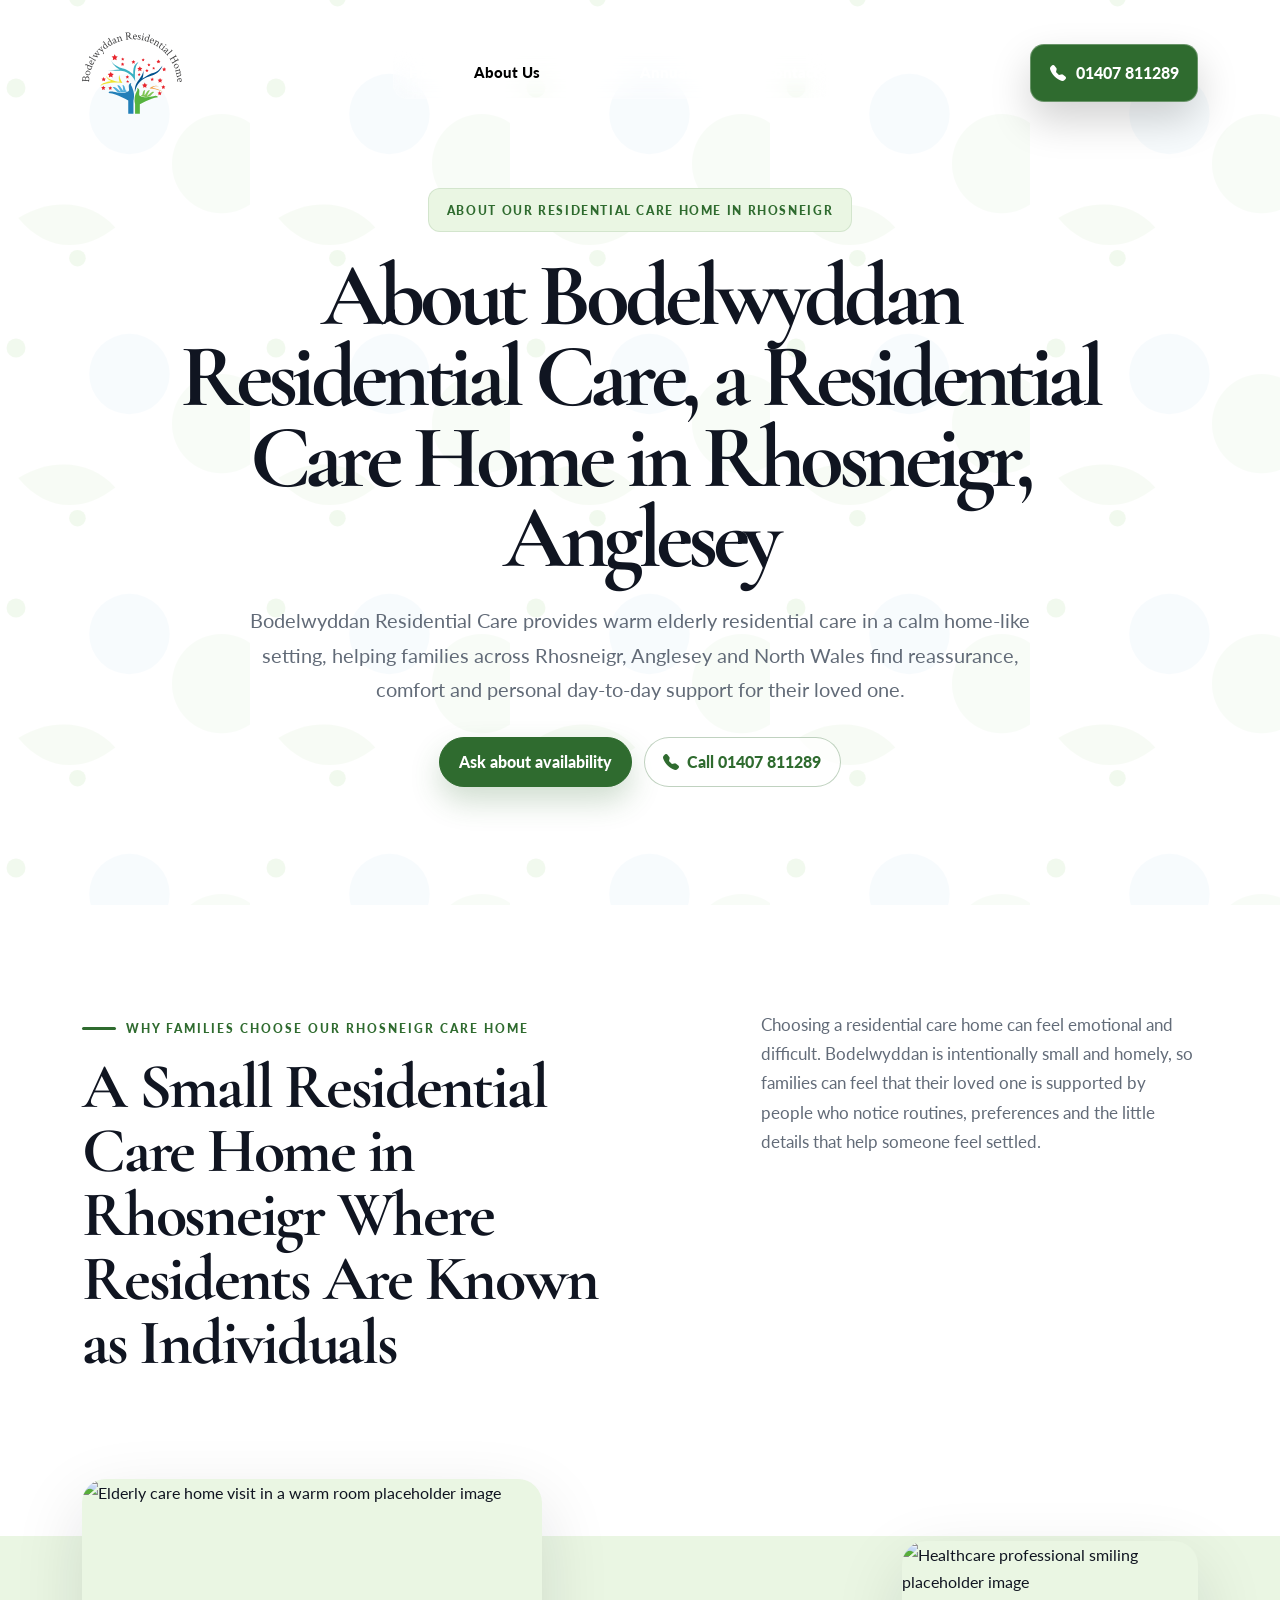
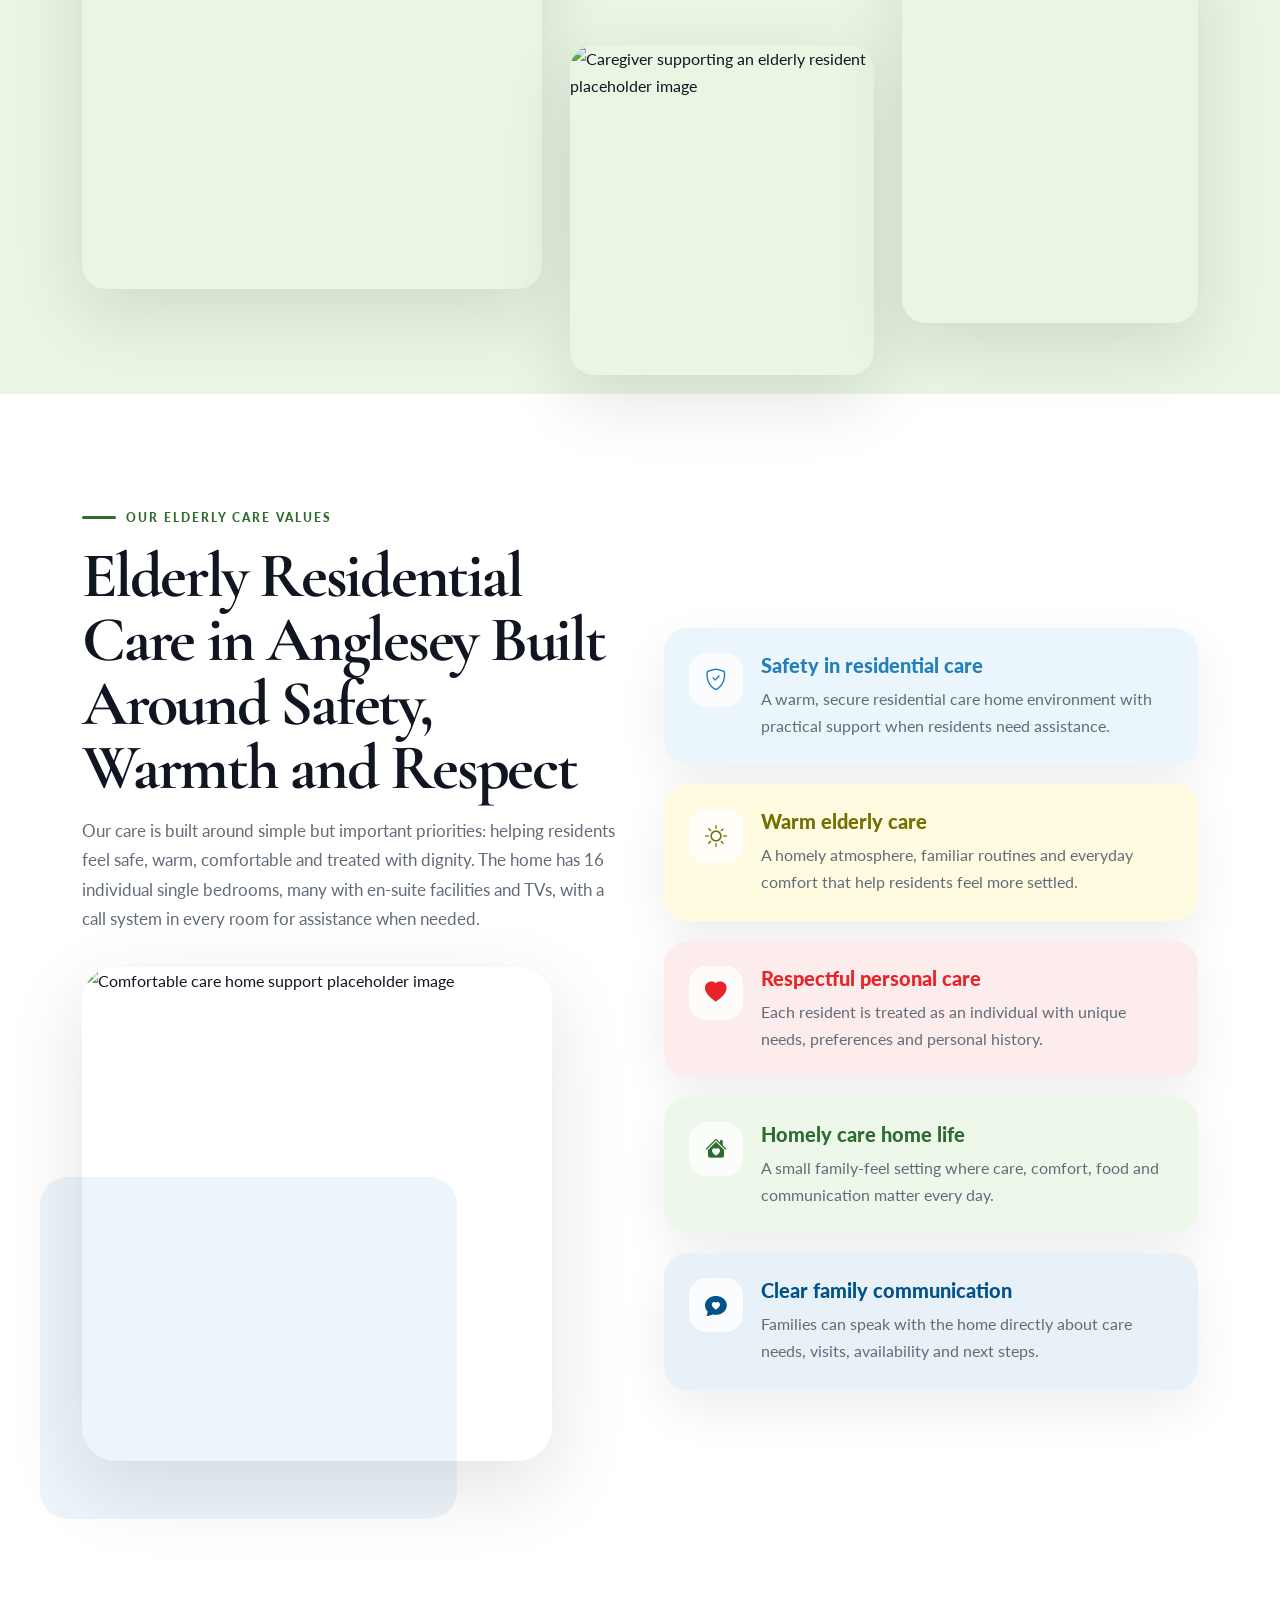
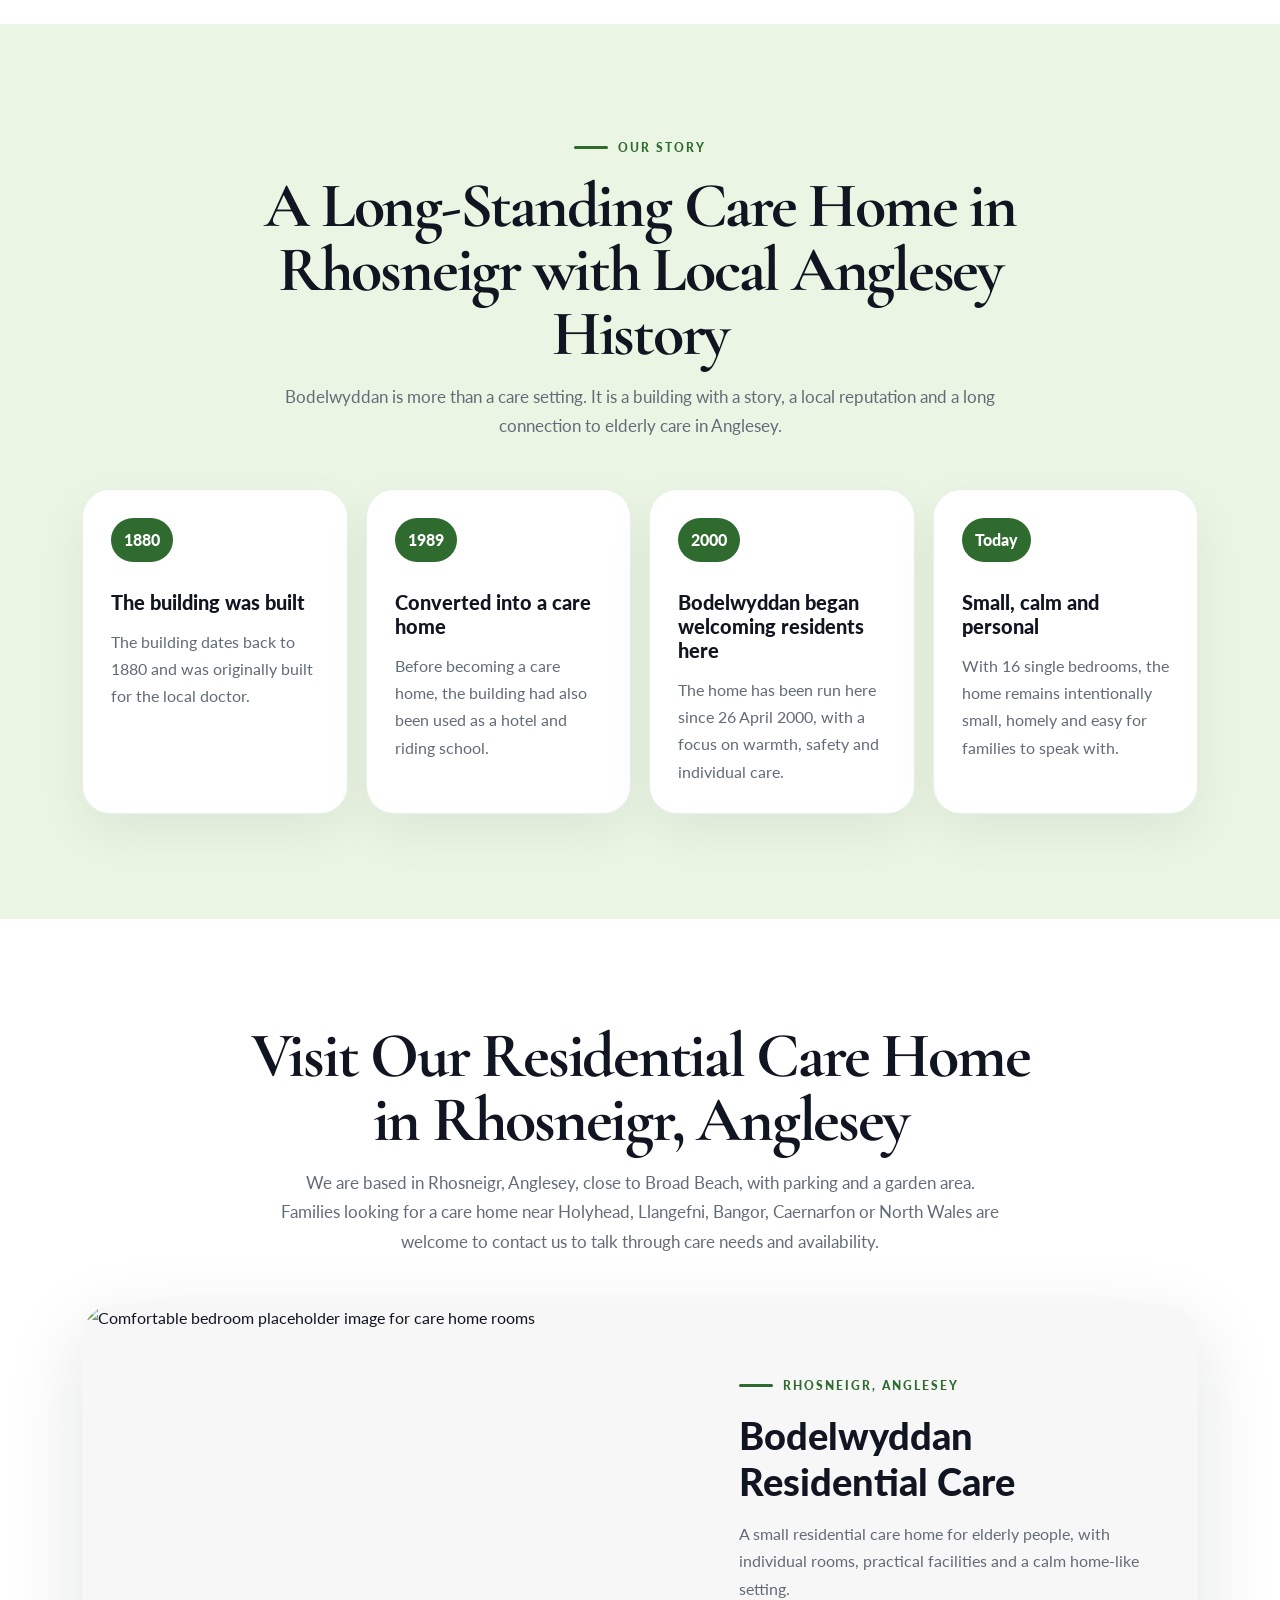
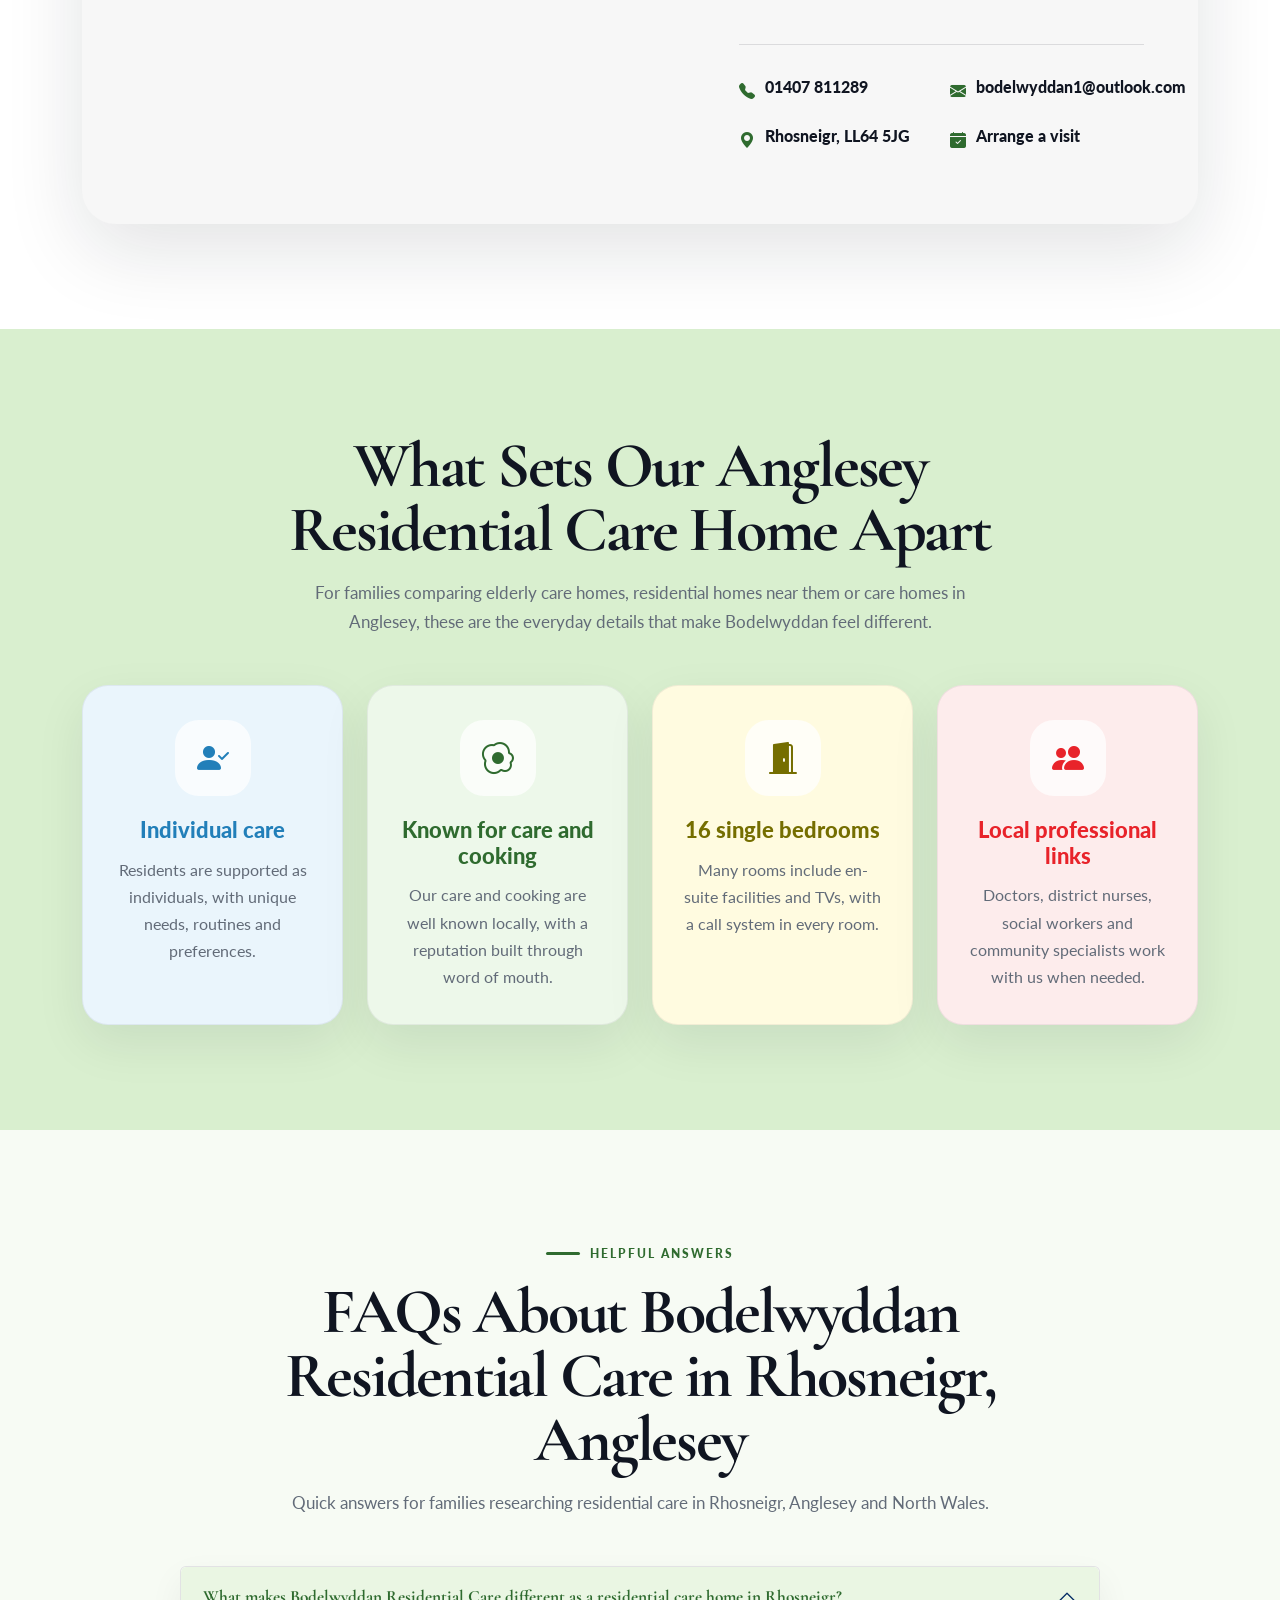
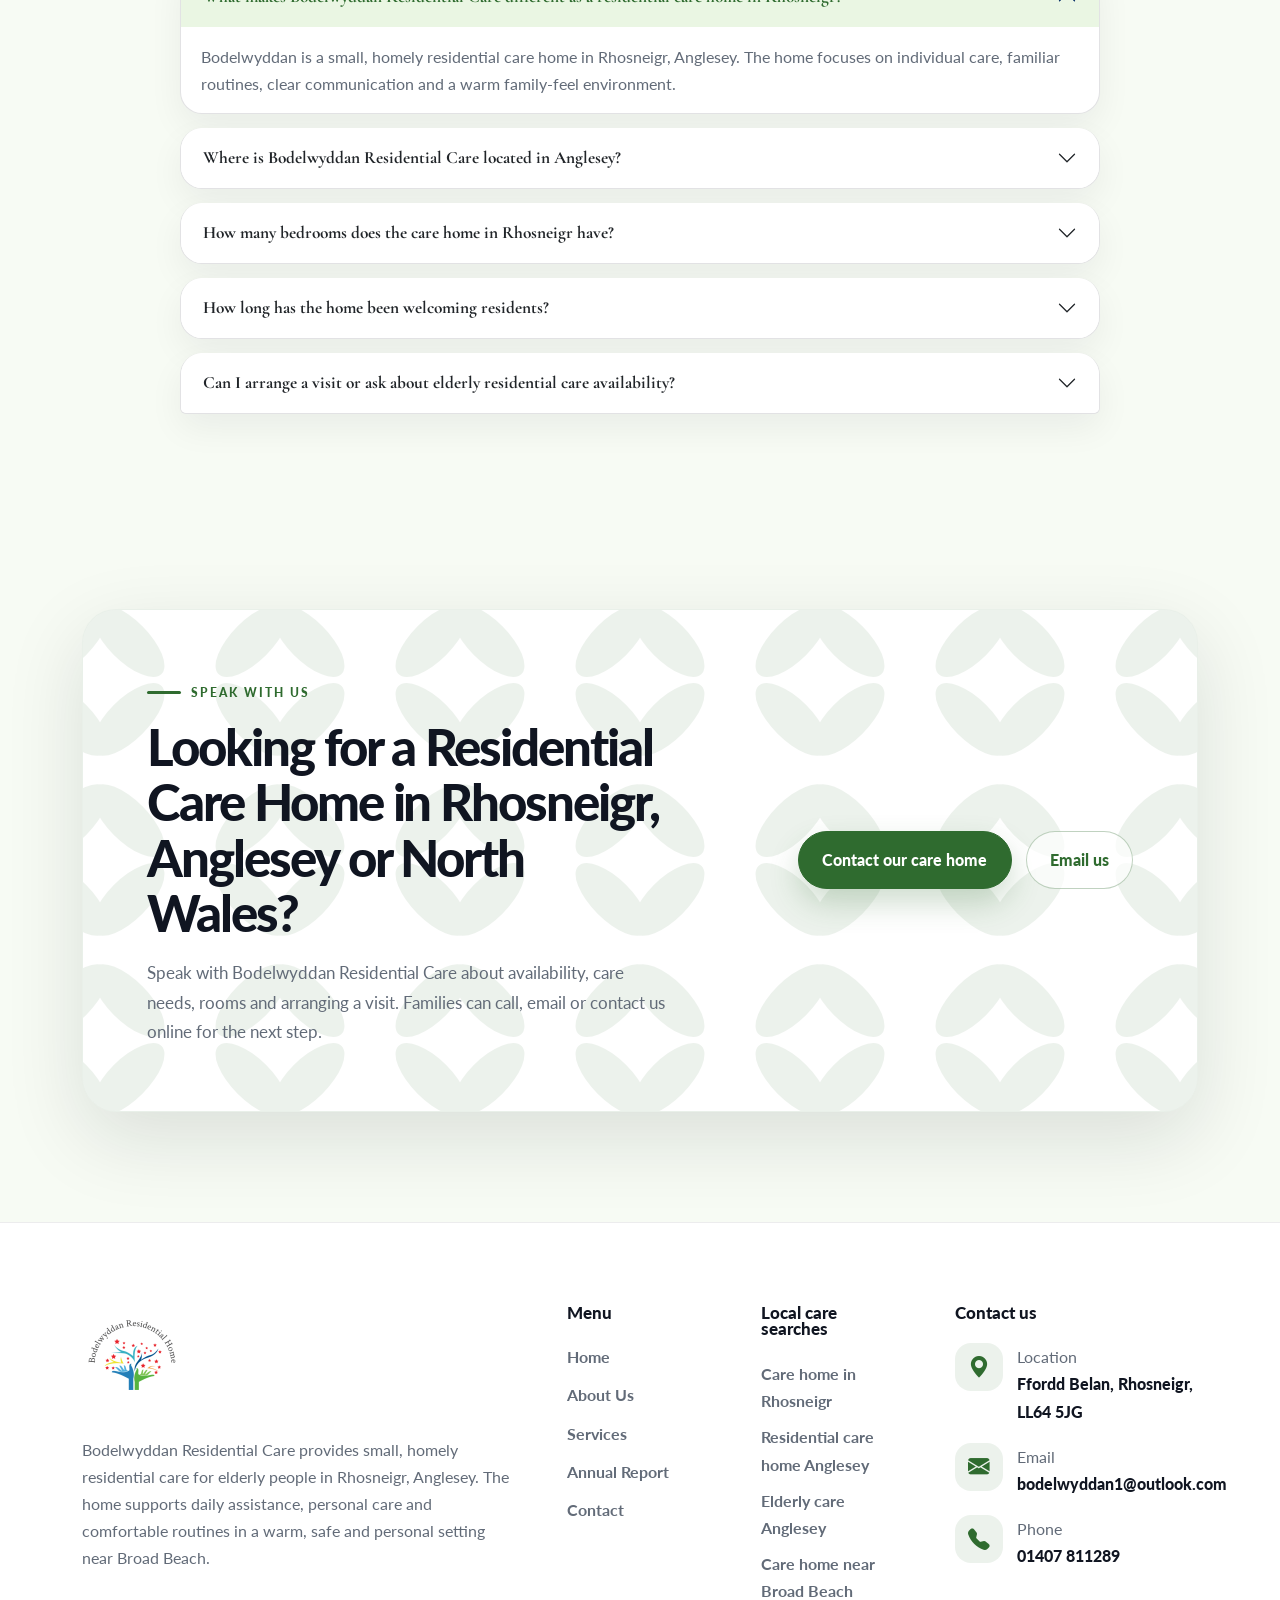
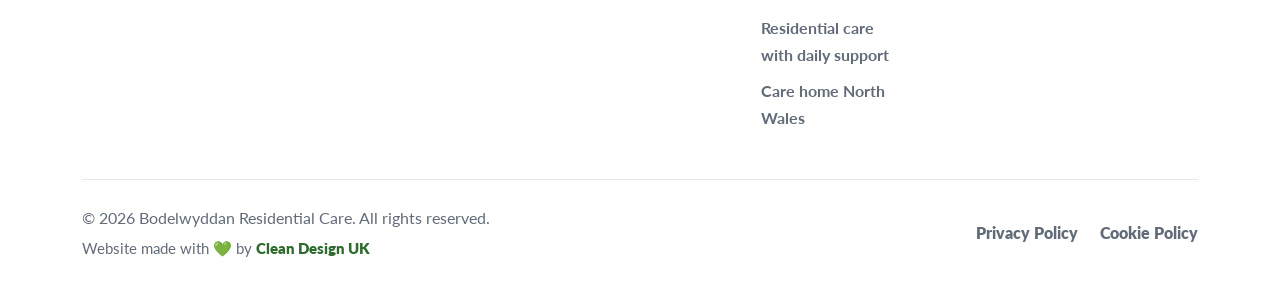
==== commit 590e97d3: "changed the copy nursing home and added the facilities and entertainment" ====
--- a/about.html
+++ b/about.html
@@ -1,43 +1,39 @@
-<!DOCTYPE html>
-
+<!doctype html>
 <html lang="en-GB">
 <head>
-<meta charset="utf-8"/>
-<meta content="width=device-width, initial-scale=1" name="viewport"/>
-<title>About Bodelwyddan Residential Care | Residential Care Home in Rhosneigr, Anglesey</title>
-<meta content="About Bodelwyddan Residential Care, a small residential care home in Rhosneigr, Anglesey for elderly care, adults without nursing, 16 single bedrooms and families across North Wales." name="description"/>
-<meta content="about Bodelwyddan Residential Care, residential care home Rhosneigr, care home Rhosneigr, elderly care Anglesey, residential care home Anglesey, care home near Holyhead, care home near Llangefni, care home near Bangor, care home North Wales, residential homes near me, elderly care near me" name="keywords"/>
-<meta content="Bodelwyddan Residential Care" name="author"/>
-<meta content="index, follow, max-image-preview:large" name="robots"/>
-<link href="https://www.bodelwyddancarehome.uk/about.html" rel="canonical"/>
-<link href="images/FaviconLogo.jpg" rel="icon" type="image/jpeg"/>
-<link href="images/FaviconLogo.jpg" rel="apple-touch-icon"/>
-<meta content="website" property="og:type"/>
-<meta content="About Bodelwyddan Residential Care | Residential Care Home in Rhosneigr, Anglesey" property="og:title"/>
-<meta content="Learn about Bodelwyddan Residential Care, a small residential care home in Rhosneigr, Anglesey for elderly care, adults without nursing and families across North Wales." property="og:description"/>
-<meta content="https://www.bodelwyddancarehome.uk/about.html" property="og:url"/>
-<meta property="og:image" content="https://www.bodelwyddancarehome.uk/images/SVGLogo.svg">
-<meta property="og:image:secure_url" content="https://www.bodelwyddancarehome.uk/images/SVGLogo.svg">
-<meta property="og:image:type" content="image/svg+xml">
-<meta property="og:image:alt" content="Bodelwyddan Residential Care logo">
-<meta content="Bodelwyddan Residential Care" property="og:site_name"/>
-
-<meta content="summary_large_image" name="twitter:card"/>
-<meta content="About Bodelwyddan Residential Care | Residential Care Home in Rhosneigr, Anglesey" name="twitter:title"/>
-<meta content="A small, homely residential care home in Rhosneigr, Anglesey for elderly care, adults without nursing and families across North Wales." name="twitter:description"/>
-<meta name="twitter:image" content="https://www.bodelwyddancarehome.uk/images/SVGLogo.svg">
-<meta name="twitter:image:alt" content="Bodelwyddan Residential Care logo">
-
-<link href="https://fonts.googleapis.com" rel="preconnect"/>
-<link crossorigin="" href="https://fonts.gstatic.com" rel="preconnect"/>
-<link href="https://fonts.googleapis.com/css2?family=Cormorant+Garamond:ital,wght@0,300..700;1,300..700&amp;display=swap" rel="stylesheet"/>
-<link href="https://fonts.googleapis.com/css2?family=Lato:ital,wght@0,100;0,300;0,400;0,700;0,900;1,100;1,300;1,400;1,700;1,900&amp;display=swap" rel="stylesheet"/>
-<link href="https://cdn.jsdelivr.net/npm/bootstrap@5.3.3/dist/css/bootstrap.min.css" rel="stylesheet"/>
-<link href="https://cdn.jsdelivr.net/npm/bootstrap-icons@1.11.3/font/bootstrap-icons.css" rel="stylesheet"/>
-<link href="styles.css" rel="stylesheet"/>
-<link href="about.css" rel="stylesheet"/>
-<link href="cookie.css" rel="stylesheet"/>
-<script type="application/ld+json">
+  <meta charset="utf-8">
+  <meta name="viewport" content="width=device-width, initial-scale=1">
+  <title>About Bodelwyddan Residential Care | Residential Care Home in Rhosneigr, Anglesey</title>
+  <meta name="description" content="About Bodelwyddan Residential Care, a small residential care home in Rhosneigr, Anglesey for elderly care, adults without nursing, 16 single bedrooms and families across North Wales.">
+  <meta name="keywords" content="about Bodelwyddan Residential Care, residential care home Rhosneigr, care home Rhosneigr, elderly care Anglesey, residential care home Anglesey, care home near Holyhead, care home near Llangefni, care home near Bangor, care home North Wales, residential homes near me, elderly care near me">
+  <meta name="author" content="Bodelwyddan Residential Care">
+  <meta name="robots" content="index, follow, max-image-preview:large">
+  <link rel="canonical" href="https://www.bodelwyddancarehome.uk/about.html">
+  <link rel="icon" type="image/jpeg" href="images/FaviconLogo.jpg">
+  <link rel="apple-touch-icon" href="images/FaviconLogo.jpg">
+
+  <meta property="og:type" content="website">
+  <meta property="og:title" content="About Bodelwyddan Residential Care | Residential Care Home in Rhosneigr, Anglesey">
+  <meta property="og:description" content="Learn about Bodelwyddan Residential Care, a small residential care home in Rhosneigr, Anglesey for elderly care, adults without nursing and families across North Wales.">
+  <meta property="og:url" content="https://www.bodelwyddancarehome.uk/about.html">
+  <meta property="og:image" content="https://images.unsplash.com/photo-1770822788455-f14be32b0d00?auto=format&fit=crop&fm=jpg&ixlib=rb-4.1.0&q=80&w=1600">
+  <meta property="og:site_name" content="Bodelwyddan Residential Care">
+
+  <meta name="twitter:card" content="summary_large_image">
+  <meta name="twitter:title" content="About Bodelwyddan Residential Care | Residential Care Home in Rhosneigr, Anglesey">
+  <meta name="twitter:description" content="A small, homely residential care home in Rhosneigr, Anglesey for elderly care, adults without nursing and families across North Wales.">
+  <meta name="twitter:image" content="https://images.unsplash.com/photo-1770822788455-f14be32b0d00?auto=format&fit=crop&fm=jpg&ixlib=rb-4.1.0&q=80&w=1600">
+
+  <link rel="preconnect" href="https://fonts.googleapis.com">
+  <link rel="preconnect" href="https://fonts.gstatic.com" crossorigin>
+  <link href="https://fonts.googleapis.com/css2?family=Cormorant+Garamond:ital,wght@0,300..700;1,300..700&display=swap" rel="stylesheet">
+  <link href="https://fonts.googleapis.com/css2?family=Lato:ital,wght@0,100;0,300;0,400;0,700;0,900;1,100;1,300;1,400;1,700;1,900&display=swap" rel="stylesheet">
+  <link href="https://cdn.jsdelivr.net/npm/bootstrap@5.3.3/dist/css/bootstrap.min.css" rel="stylesheet">
+  <link href="https://cdn.jsdelivr.net/npm/bootstrap-icons@1.11.3/font/bootstrap-icons.css" rel="stylesheet">
+  <link rel="stylesheet" href="styles.css">
+  <link rel="stylesheet" href="about.css">
+
+  <script type="application/ld+json">
   {
     "@context": "https://schema.org",
     "@graph": [
@@ -57,7 +53,7 @@
         "alternateName": ["Bodelwyddan Residential Care Home", "Bodelwyddan Care Home"],
         "url": "https://www.bodelwyddancarehome.uk/",
         "telephone": "+441407811289",
-        "email": "bodelwyddan1@btconnect.com",
+        "email": "bodelwyddan1@outlook.com",
         "description": "A small, homely residential care home in Rhosneigr, Anglesey for elderly people, with 16 single bedrooms, individual support, comfortable rooms and a calm family-feel environment.",
         "address": {
           "@type": "PostalAddress",
@@ -79,7 +75,7 @@
         "contactPoint": {
           "@type": "ContactPoint",
           "telephone": "+441407811289",
-          "email": "bodelwyddan1@btconnect.com",
+          "email": "bodelwyddan1@outlook.com",
           "contactType": "Care home enquiries and visit arrangements",
           "areaServed": "GB-WLS",
           "availableLanguage": ["English", "Welsh"]
@@ -151,7 +147,7 @@
             "name": "Can families arrange a visit or ask about elderly residential care availability?",
             "acceptedAnswer": {
               "@type": "Answer",
-              "text": "Yes. Families can call 01407 811289, email bodelwyddan1@btconnect.com or use the contact page to ask about availability, care needs and arranging a visit."
+              "text": "Yes. Families can call 01407 811289, email bodelwyddan1@outlook.com or use the contact page to ask about availability, care needs and arranging a visit."
             }
           }
         ]
@@ -160,339 +156,359 @@
   }
   </script>
 </head>
-<body class="about-page light-hero-page">
-<header class="site-header">
-<nav aria-label="Main navigation" class="navbar navbar-expand-lg">
-<div class="container nav-shell">
-<a aria-label="Bodelwyddan Residential Care homepage" class="navbar-brand" href="index.html">
-<span class="brand-mark"><img alt="Bodelwyddan Residential Care logo" class="brand-logo-img" src="images/bodelwyddan-residential-home-logo-200-whitebg.jpg"/></span>
-</a>
-<button aria-controls="mainNavbar" aria-expanded="false" aria-label="Toggle navigation" class="navbar-toggler" data-bs-target="#mainNavbar" data-bs-toggle="collapse" type="button">
-<span class="navbar-toggler-icon"></span>
-</button>
-<div class="collapse navbar-collapse nav-menu-wrap" id="mainNavbar">
-<ul class="navbar-nav mx-auto mb-0">
-<li class="nav-item"><a class="nav-link" href="index.html">Home</a></li>
-<li class="nav-item"><a class="nav-link active" href="about.html">About Us</a></li>
-<li class="nav-item"><a class="nav-link" href="services.html">Services</a></li>
-<li class="nav-item"><a class="nav-link" href="annual-report.html">Annual Report</a></li>
-<li class="nav-item"><a class="nav-link" href="contact.html">Contact</a></li>
-</ul>
-</div>
-<a aria-label="Call Bodelwyddan Residential Care on 01407 811289" class="nav-phone" href="tel:01407811289">
-<i class="bi bi-telephone-fill"></i>
-<span>01407 811289</span>
-</a>
-</div>
-</nav>
-</header>
-<main id="main-content">
-<section aria-labelledby="about-hero-title" class="about-hero">
-<div class="about-hero-pattern"></div>
-<div class="container">
-<div class="about-hero-inner text-center mx-auto">
-<p class="about-badge">About our residential care home in Rhosneigr</p>
-<h1 id="about-hero-title">About Bodelwyddan Residential Care, a Residential Care Home in Rhosneigr, Anglesey</h1>
-<p>Bodelwyddan Residential Care provides warm elderly residential care in a calm home-like setting, helping families across Rhosneigr, Anglesey and North Wales find reassurance, comfort and personal day-to-day support for their loved one.</p>
-<div class="about-hero-actions">
-<a class="btn btn-brand" href="contact.html">Ask about availability</a>
-<a class="btn btn-outline-brand" href="tel:01407811289"><i class="bi bi-telephone-fill me-2"></i>Call 01407 811289</a>
-</div>
-</div>
-</div>
-</section>
-<section class="section-padding about-love-section">
-<div class="container">
-<div class="row align-items-start g-5 mb-5">
-<div class="col-lg-6">
-<p class="eyebrow mb-3"><span></span> Why families choose our Rhosneigr care home</p>
-<h2 class="section-title mb-3">A Small Residential Care Home in Rhosneigr Where Residents Are Known as Individuals</h2>
-</div>
-<div class="col-lg-5 offset-lg-1">
-<p class="section-text mb-0">Choosing a residential care home can feel emotional and difficult. Bodelwyddan is intentionally small and homely, so families can feel that their loved one is supported by people who notice routines, preferences and the little details that help someone feel settled.</p>
-</div>
-</div>
-<div class="about-collage">
-<div class="collage-photo collage-photo-large">
-<img alt="Elderly care home visit in a warm room placeholder image" src="https://images.unsplash.com/photo-1770822788455-f14be32b0d00?auto=format&amp;fit=crop&amp;fm=jpg&amp;ixlib=rb-4.1.0&amp;q=80&amp;w=1200"/>
-</div>
-<div class="collage-photo collage-photo-mid">
-<img alt="Caregiver supporting an elderly resident placeholder image" src="images/elderly-care-home-rhosneigr-anglesey.jpg"/>
-</div>
-<div class="collage-photo collage-photo-small">
-<img alt="Healthcare professional smiling placeholder image" src="images/elderly-care-home-rhosneigr-anglesey-3.jpg"/>
-</div>
-</div>
-</div>
-</section>
-<section class="section-padding values-section">
-<div class="container">
-<div class="row align-items-center g-5">
-<div class="col-lg-6">
-<p class="eyebrow mb-3"><span></span> Our elderly care values</p>
-<h2 class="section-title mb-3">Elderly Residential Care in Anglesey Built Around Safety, Warmth and Respect</h2>
-<p class="section-text">Our care is built around simple but important priorities: helping residents feel safe, warm, comfortable and treated with dignity. The home has 16 individual single bedrooms, many with en-suite facilities and TVs, with a call system in every room for assistance when needed.</p>
-<div class="values-image-wrap">
-<img alt="Comfortable care home support placeholder image" class="values-main-img shadow-soft" src="images/elderly-care-home-rhosneigr-anglesey-4.jpg"/>
-<div class="values-soft-block"></div>
-</div>
-</div>
-<div class="col-lg-6">
-<div class="values-card-list">
-<article class="value-card value-card-blue">
-<span class="value-icon"><i class="bi bi-shield-check"></i></span>
-<div>
-<h3>Safety in residential care</h3>
-<p>A warm, secure residential care home environment with practical support when residents need assistance.</p>
-</div>
-</article>
-<article class="value-card value-card-yellow">
-<span class="value-icon"><i class="bi bi-brightness-high"></i></span>
-<div>
-<h3>Warm elderly care</h3>
-<p>A homely atmosphere, familiar routines and everyday comfort that help residents feel more settled.</p>
-</div>
-</article>
-<article class="value-card value-card-red">
-<span class="value-icon"><i class="bi bi-heart-fill"></i></span>
-<div>
-<h3>Respectful personal care</h3>
-<p>Each resident is treated as an individual with unique needs, preferences and personal history.</p>
-</div>
-</article>
-<article class="value-card value-card-green">
-<span class="value-icon"><i class="bi bi-house-heart-fill"></i></span>
-<div>
-<h3>Homely care home life</h3>
-<p>A small family-feel setting where care, comfort, food and communication matter every day.</p>
-</div>
-</article>
-<article class="value-card value-card-navy">
-<span class="value-icon"><i class="bi bi-chat-heart-fill"></i></span>
-<div>
-<h3>Clear family communication</h3>
-<p>Families can speak with the home directly about care needs, visits, availability and next steps.</p>
-</div>
-</article>
-</div>
-</div>
-</div>
-</div>
-</section>
-<section class="section-padding story-section bg-soft-green">
-<div class="container">
-<div class="text-center mx-auto section-heading-narrow mb-5">
-<p class="eyebrow justify-content-center mb-3"><span></span> Our story</p>
-<h2 class="section-title mb-3">A Long-Standing Care Home in Rhosneigr with Local Anglesey History</h2>
-<p class="section-text mx-auto">Bodelwyddan is more than a care setting. It is a building with a story, a local reputation and a long connection to elderly care in Anglesey.</p>
-</div>
-<div class="story-grid">
-<article class="story-card">
-<span>1880</span>
-<h3>The building was built</h3>
-<p>The building dates back to 1880 and was originally built for the local doctor.</p>
-</article>
-<article class="story-card">
-<span>1989</span>
-<h3>Converted into a care home</h3>
-<p>Before becoming a care home, the building had also been used as a hotel and riding school.</p>
-</article>
-<article class="story-card story-card-featured">
-<span>2000</span>
-<h3>Bodelwyddan began welcoming residents here</h3>
-<p>The home has been run here since 26 April 2000, with a focus on warmth, safety and individual care.</p>
-</article>
-<article class="story-card">
-<span>Today</span>
-<h3>Small, calm and personal</h3>
-<p>With 16 single bedrooms, the home remains intentionally small, homely and easy for families to speak with.</p>
-</article>
-</div>
-</div>
-</section>
-<section class="section-padding visit-section">
-<div class="container">
-<div class="text-center mx-auto section-heading-narrow mb-5">
-<h2 class="section-title mb-3">Visit Our Residential Care Home in Rhosneigr, Anglesey</h2>
-<p class="section-text mx-auto">We are based in Rhosneigr, Anglesey, close to Broad Beach, with parking and a garden area. Families looking for a care home near Holyhead, Llangefni, Bangor, Caernarfon or North Wales are welcome to contact us to talk through care needs and availability.</p>
-</div>
-<div class="visit-panel shadow-soft">
-<div class="visit-image">
-<img alt="Comfortable bedroom placeholder image for care home rooms" src="images/elderly-care-home-in-rhosneigr-anglesey.jpg"/>
-</div>
-<div class="visit-content">
-<p class="eyebrow mb-3"><span></span> Rhosneigr, Anglesey</p>
-<h3>Bodelwyddan Residential Care</h3>
-<p>A small residential care home for elderly people, with individual rooms, practical facilities and a calm home-like setting.</p>
-<div class="visit-detail-grid">
-<a href="tel:01407811289"><i class="bi bi-telephone-fill"></i><span>01407 811289</span></a>
-<a href="mailto:bodelwyddan1@btconnect.com"><i class="bi bi-envelope-fill"></i><span>bodelwyddan1@btconnect.com</span></a>
-<span><i class="bi bi-geo-alt-fill"></i><strong>Rhosneigr, LL64 5JG</strong></span>
-<a href="contact.html"><i class="bi bi-calendar-check-fill"></i><span>Arrange a visit</span></a>
-</div>
-</div>
-</div>
-</div>
-</section>
-<section class="section-padding apart-section">
-<div class="container">
-<div class="text-center mx-auto section-heading-narrow mb-5">
-<h2 class="section-title mb-3">What Sets Our Anglesey Residential Care Home Apart</h2>
-<p class="section-text mx-auto">For families comparing elderly care homes, residential homes near them or care homes in Anglesey, these are the everyday details that make Bodelwyddan feel different.</p>
-</div>
-<div class="row g-4">
-<div class="col-md-6 col-xl-3">
-<div class="apart-card apart-blue">
-<i class="bi bi-person-check-fill"></i>
-<h3>Individual care</h3>
-<p>Residents are supported as individuals, with unique needs, routines and preferences.</p>
-</div>
-</div>
-<div class="col-md-6 col-xl-3">
-<div class="apart-card apart-green apart-featured">
-<i class="bi bi-egg-fried"></i>
-<h3>Known for care and cooking</h3>
-<p>Our care and cooking are well known locally, with a reputation built through word of mouth.</p>
-</div>
-</div>
-<div class="col-md-6 col-xl-3">
-<div class="apart-card apart-yellow">
-<i class="bi bi-door-open-fill"></i>
-<h3>16 single bedrooms</h3>
-<p>Many rooms include en-suite facilities and TVs, with a call system in every room.</p>
-</div>
-</div>
-<div class="col-md-6 col-xl-3">
-<div class="apart-card apart-red">
-<i class="bi bi-people-fill"></i>
-<h3>Local professional links</h3>
-<p>Doctors, district nurses, social workers and community specialists work with us when needed.</p>
-</div>
-</div>
-</div>
-</div>
-</section>
-<section class="section-padding faq-section" id="about-faq">
-<div class="container">
-<div class="text-center mx-auto mb-5 section-heading-narrow">
-<p class="eyebrow justify-content-center mb-3"><span></span> Helpful answers</p>
-<h2 class="section-title mb-3">FAQs About Bodelwyddan Residential Care in Rhosneigr, Anglesey</h2>
-<p class="section-text mx-auto">Quick answers for families researching residential care in Rhosneigr, Anglesey and North Wales.</p>
-</div>
-<div class="accordion calm-accordion" id="aboutFaq">
-<div class="accordion-item">
-<h3 class="accordion-header"><button class="accordion-button" data-bs-target="#faqOne" data-bs-toggle="collapse" type="button">What makes Bodelwyddan Residential Care different as a residential care home in Rhosneigr?</button></h3>
-<div class="accordion-collapse collapse show" data-bs-parent="#aboutFaq" id="faqOne"><div class="accordion-body">Bodelwyddan is a small, homely residential care home in Rhosneigr, Anglesey. The home focuses on individual care, familiar routines, clear communication and a warm family-feel environment.</div></div>
-</div>
-<div class="accordion-item">
-<h3 class="accordion-header"><button class="accordion-button collapsed" data-bs-target="#faqTwo" data-bs-toggle="collapse" type="button">Where is Bodelwyddan Residential Care located in Anglesey?</button></h3>
-<div class="accordion-collapse collapse" data-bs-parent="#aboutFaq" id="faqTwo"><div class="accordion-body">The home is in Rhosneigr, Anglesey, LL64 5JG, close to Broad Beach and supporting families across nearby areas including Holyhead, Llangefni, Bangor, Caernarfon and North Wales.</div></div>
-</div>
-<div class="accordion-item">
-<h3 class="accordion-header"><button class="accordion-button collapsed" data-bs-target="#faqThree" data-bs-toggle="collapse" type="button">How many bedrooms does the care home in Rhosneigr have?</button></h3>
-<div class="accordion-collapse collapse" data-bs-parent="#aboutFaq" id="faqThree"><div class="accordion-body">Bodelwyddan Residential Care has 16 single bedrooms. Many rooms have en-suite facilities and TVs, and every room has a call system so residents can ask for help when needed.</div></div>
-</div>
-<div class="accordion-item">
-<h3 class="accordion-header"><button class="accordion-button collapsed" data-bs-target="#faqFour" data-bs-toggle="collapse" type="button">How long has the home been welcoming residents?</button></h3>
-<div class="accordion-collapse collapse" data-bs-parent="#aboutFaq" id="faqFour"><div class="accordion-body">The current care home has been run here since 26 April 2000. The building dates back to 1880 and was converted into a care home by previous owners in 1989.</div></div>
-</div>
-<div class="accordion-item">
-<h3 class="accordion-header"><button class="accordion-button collapsed" data-bs-target="#faqFive" data-bs-toggle="collapse" type="button">Can I arrange a visit or ask about elderly residential care availability?</button></h3>
-<div class="accordion-collapse collapse" data-bs-parent="#aboutFaq" id="faqFive"><div class="accordion-body">Yes. Families can call <a class="faq-contact-link" href="tel:01407811289">01407 811289</a>, email <a class="faq-contact-link" href="mailto:bodelwyddan1@btconnect.com">bodelwyddan1@btconnect.com</a> or use the <a class="faq-contact-link" href="contact.html">contact page enquiry form</a> to ask about availability, care needs and arranging a visit.</div></div>
-</div>
-</div>
-</div>
-</section>
-<section class="about-cta-section">
-<div class="container">
-<div class="about-cta-panel shadow-soft">
-<div class="about-cta-pattern"></div>
-<div>
-<p class="eyebrow mb-3"><span></span> Speak with us</p>
-<h2>Looking for a Residential Care Home in Rhosneigr, Anglesey or North Wales?</h2>
-<p class="about-cta-text">Speak with Bodelwyddan Residential Care about availability, care needs, rooms and arranging a visit. Families can call, email or contact us online for the next step.</p>
-</div>
-<div class="about-cta-actions">
-<a class="btn btn-brand" href="contact.html">Contact our care home</a>
-<a class="btn btn-outline-brand" href="mailto:bodelwyddan1@btconnect.com">Email us</a>
-</div>
-</div>
-</div>
-</section>
-</main>
-<footer class="site-footer">
-<div class="container">
-<div class="row g-5 pb-5">
-<div class="col-lg-5">
-<a aria-label="Bodelwyddan Residential Care homepage" class="footer-brand" href="index.html">
-<span class="brand-mark"><img alt="Bodelwyddan Residential Care logo" class="brand-logo-img" src="images/bodelwyddan-residential-home-logo-200.png"/></span>
-</a>
-<p class="footer-text footer-intro-text mt-4">Bodelwyddan Residential Care provides small, homely residential care for elderly people in Rhosneigr, Anglesey. The home supports adults without nursing in a warm, safe and personal setting near Broad Beach.</p>
-</div>
-<div class="col-6 col-lg-2">
-<h2 class="footer-title">Menu</h2>
-<ul class="footer-links">
-<li><a href="index.html">Home</a></li>
-<li><a href="about.html">About Us</a></li>
-<li><a href="services.html">Services</a></li>
-<li><a href="annual-report.html">Annual Report</a></li>
-<li><a href="contact.html">Contact</a></li>
-</ul>
-</div>
-<div class="col-6 col-lg-2">
-<h2 class="footer-title">Local care searches</h2>
-<ul class="footer-links footer-local-links">
-<li><a href="index.html">Care home in Rhosneigr</a></li>
-<li><a href="index.html#services">Residential care home Anglesey</a></li>
-<li><a href="index.html#location">Elderly care Anglesey</a></li>
-<li><a href="index.html#location">Care home near Broad Beach</a></li>
-<li><a href="index.html#ciw-registration">Adults without nursing care home</a></li>
-<li><a href="index.html#location">Care home North Wales</a></li>
-</ul>
-</div>
-<div class="col-lg-3">
-<h2 class="footer-title">Contact us</h2>
-<div class="footer-contact-list">
-<div class="footer-contact-item">
-<span class="footer-icon"><i class="bi bi-geo-alt-fill"></i></span>
-<div>
-<p>Location</p>
-<strong>Ffordd Belan, Rhosneigr, LL64 5JG</strong>
-</div>
-</div>
-<div class="footer-contact-item">
-<span class="footer-icon"><i class="bi bi-envelope-fill"></i></span>
-<div>
-<p>Email</p>
-<a href="mailto:bodelwyddan1@btconnect.com">bodelwyddan1@btconnect.com</a>
-</div>
-</div>
-<div class="footer-contact-item">
-<span class="footer-icon"><i class="bi bi-telephone-fill"></i></span>
-<div>
-<p>Phone</p>
-<a href="tel:01407811289">01407 811289</a>
-</div>
-</div>
-</div>
-</div>
-</div>
-<div class="footer-bottom">
-<div>
-<p class="mb-1">© <span data-current-year=""></span> Bodelwyddan Residential Care. All rights reserved.</p>
-<p class="made-by mb-0">Website made with 💚 by <a href="https://cleandesignuk.com" rel="noopener" target="_blank">Clean Design UK</a></p>
-</div>
-<div class="footer-policy-links">
-<a href="privacy-policy.html">Privacy Policy</a>
-<a href="cookie-policy.html">Cookie Policy</a>
-</div>
-</div>
-</div>
-</footer>
-<button aria-label="Back to top" class="back-to-top" type="button"><i class="bi bi-arrow-up"></i></button>
-<script src="https://cdn.jsdelivr.net/npm/bootstrap@5.3.3/dist/js/bootstrap.bundle.min.js"></script>
-<script src="https://cdn.jsdelivr.net/npm/sweetalert2@11"></script>
-<script src="main.js"></script>
-<script src="cookie.js"></script>
+<body class="about-page">
+  <header class="site-header">
+    <nav class="navbar navbar-expand-lg" aria-label="Main navigation">
+      <div class="container nav-shell">
+        <a class="navbar-brand" href="index.html" aria-label="Bodelwyddan Residential Care homepage">
+          <span class="brand-mark"><img class="brand-logo-img" src="images/SVGLogo.svg" alt="Bodelwyddan Residential Care logo"></span>
+        </a>
+
+        <button class="navbar-toggler" type="button" data-bs-toggle="collapse" data-bs-target="#mainNavbar" aria-controls="mainNavbar" aria-expanded="false" aria-label="Toggle navigation">
+          <span class="navbar-toggler-icon"></span>
+        </button>
+
+        <div class="collapse navbar-collapse nav-menu-wrap" id="mainNavbar">
+          <ul class="navbar-nav mx-auto mb-0">
+            <li class="nav-item"><a class="nav-link" href="index.html">Home</a></li>
+            <li class="nav-item"><a class="nav-link active" href="about.html">About Us</a></li>
+            <li class="nav-item"><a class="nav-link" href="services.html">Services</a></li>
+            <li class="nav-item"><a class="nav-link" href="annual-report.html">Annual Report</a></li>
+            <li class="nav-item"><a class="nav-link" href="contact.html">Contact</a></li>
+          </ul>
+        </div>
+
+        <a class="nav-phone" href="tel:01407811289" aria-label="Call Bodelwyddan Residential Care on 01407 811289">
+          <i class="bi bi-telephone-fill"></i>
+          <span>01407 811289</span>
+        </a>
+      </div>
+    </nav>
+  </header>
+
+  <main id="main-content">
+    <section class="about-hero" aria-labelledby="about-hero-title">
+      <div class="about-hero-pattern"></div>
+      <div class="container">
+        <div class="about-hero-inner text-center mx-auto">
+          <p class="about-badge">About our residential care home in Rhosneigr</p>
+          <h1 id="about-hero-title">About Bodelwyddan Residential Care, a Residential Care Home in Rhosneigr, Anglesey</h1>
+          <p>Bodelwyddan Residential Care provides warm elderly residential care in a calm home-like setting, helping families across Rhosneigr, Anglesey and North Wales find reassurance, comfort and personal day-to-day support for their loved one.</p>
+          <div class="about-hero-actions">
+            <a class="btn btn-brand" href="contact.html">Ask about availability</a>
+            <a class="btn btn-outline-brand" href="tel:01407811289"><i class="bi bi-telephone-fill me-2"></i>Call 01407 811289</a>
+          </div>
+        </div>
+      </div>
+    </section>
+
+    <section class="section-padding about-love-section">
+      <div class="container">
+        <div class="row align-items-start g-5 mb-5">
+          <div class="col-lg-6">
+            <p class="eyebrow mb-3"><span></span> Why families choose our Rhosneigr care home</p>
+            <h2 class="section-title mb-3">A Small Residential Care Home in Rhosneigr Where Residents Are Known as Individuals</h2>
+          </div>
+          <div class="col-lg-5 offset-lg-1">
+            <p class="section-text mb-0">Choosing a residential care home can feel emotional and difficult. Bodelwyddan is intentionally small and homely, so families can feel that their loved one is supported by people who notice routines, preferences and the little details that help someone feel settled.</p>
+          </div>
+        </div>
+
+        <div class="about-collage">
+          <div class="collage-photo collage-photo-large">
+            <img src="https://images.unsplash.com/photo-1770822788455-f14be32b0d00?auto=format&fit=crop&fm=jpg&ixlib=rb-4.1.0&q=80&w=1200" alt="Elderly care home visit in a warm room placeholder image">
+          </div>
+          <div class="collage-photo collage-photo-mid">
+            <img src="https://images.unsplash.com/photo-1584515933487-779824d29309?auto=format&fit=crop&w=900&q=80" alt="Caregiver supporting an elderly resident placeholder image">
+          </div>
+          <div class="collage-photo collage-photo-small">
+            <img src="https://images.unsplash.com/photo-1559839734-2b71ea197ec2?auto=format&fit=crop&w=900&q=80" alt="Healthcare professional smiling placeholder image">
+          </div>
+        </div>
+      </div>
+    </section>
+
+    <section class="section-padding values-section">
+      <div class="container">
+        <div class="row align-items-center g-5">
+          <div class="col-lg-6">
+            <p class="eyebrow mb-3"><span></span> Our elderly care values</p>
+            <h2 class="section-title mb-3">Elderly Residential Care in Anglesey Built Around Safety, Warmth and Respect</h2>
+            <p class="section-text">Our care is built around simple but important priorities: helping residents feel safe, warm, comfortable and treated with dignity. The home has 16 individual single bedrooms, many with en-suite facilities and TVs, with a call system in every room for assistance when needed.</p>
+            <div class="values-image-wrap">
+              <img src="https://images.unsplash.com/photo-1576091160399-112ba8d25d1d?auto=format&fit=crop&w=1200&q=80" alt="Comfortable care home support placeholder image" class="values-main-img shadow-soft">
+              <div class="values-soft-block"></div>
+            </div>
+          </div>
+          <div class="col-lg-6">
+            <div class="values-card-list">
+              <article class="value-card value-card-blue">
+                <span class="value-icon"><i class="bi bi-shield-check"></i></span>
+                <div>
+                  <h3>Safety in residential care</h3>
+                  <p>A warm, secure residential care home environment with practical support when residents need assistance.</p>
+                </div>
+              </article>
+              <article class="value-card value-card-yellow">
+                <span class="value-icon"><i class="bi bi-brightness-high"></i></span>
+                <div>
+                  <h3>Warm elderly care</h3>
+                  <p>A homely atmosphere, familiar routines and everyday comfort that help residents feel more settled.</p>
+                </div>
+              </article>
+              <article class="value-card value-card-red">
+                <span class="value-icon"><i class="bi bi-heart-fill"></i></span>
+                <div>
+                  <h3>Respectful personal care</h3>
+                  <p>Each resident is treated as an individual with unique needs, preferences and personal history.</p>
+                </div>
+              </article>
+              <article class="value-card value-card-green">
+                <span class="value-icon"><i class="bi bi-house-heart-fill"></i></span>
+                <div>
+                  <h3>Homely care home life</h3>
+                  <p>A small family-feel setting where care, comfort, food and communication matter every day.</p>
+                </div>
+              </article>
+              <article class="value-card value-card-navy">
+                <span class="value-icon"><i class="bi bi-chat-heart-fill"></i></span>
+                <div>
+                  <h3>Clear family communication</h3>
+                  <p>Families can speak with the home directly about care needs, visits, availability and next steps.</p>
+                </div>
+              </article>
+            </div>
+          </div>
+        </div>
+      </div>
+    </section>
+
+    <section class="section-padding story-section bg-soft-green">
+      <div class="container">
+        <div class="text-center mx-auto section-heading-narrow mb-5">
+          <p class="eyebrow justify-content-center mb-3"><span></span> Our story</p>
+          <h2 class="section-title mb-3">A Long-Standing Care Home in Rhosneigr with Local Anglesey History</h2>
+          <p class="section-text mx-auto">Bodelwyddan is more than a care setting. It is a building with a story, a local reputation and a long connection to elderly care in Anglesey.</p>
+        </div>
+
+        <div class="story-grid">
+          <article class="story-card">
+            <span>1880</span>
+            <h3>The building was built</h3>
+            <p>The building dates back to 1880 and was originally built for the local doctor.</p>
+          </article>
+          <article class="story-card">
+            <span>1989</span>
+            <h3>Converted into a care home</h3>
+            <p>Before becoming a care home, the building had also been used as a hotel and riding school.</p>
+          </article>
+          <article class="story-card story-card-featured">
+            <span>2000</span>
+            <h3>Bodelwyddan began welcoming residents here</h3>
+            <p>The home has been run here since 26 April 2000, with a focus on warmth, safety and individual care.</p>
+          </article>
+          <article class="story-card">
+            <span>Today</span>
+            <h3>Small, calm and personal</h3>
+            <p>With 16 single bedrooms, the home remains intentionally small, homely and easy for families to speak with.</p>
+          </article>
+        </div>
+      </div>
+    </section>
+
+    <section class="section-padding visit-section">
+      <div class="container">
+        <div class="text-center mx-auto section-heading-narrow mb-5">
+          <h2 class="section-title mb-3">Visit Our Residential Care Home in Rhosneigr, Anglesey</h2>
+          <p class="section-text mx-auto">We are based in Rhosneigr, Anglesey, close to Broad Beach, with parking and a garden area. Families looking for a care home near Holyhead, Llangefni, Bangor, Caernarfon or North Wales are welcome to contact us to talk through care needs and availability.</p>
+        </div>
+
+        <div class="visit-panel shadow-soft">
+          <div class="visit-image">
+            <img src="https://images.unsplash.com/photo-1560448204-e02f11c3d0e2?auto=format&fit=crop&w=1400&q=80" alt="Comfortable bedroom placeholder image for care home rooms">
+          </div>
+          <div class="visit-content">
+            <p class="eyebrow mb-3"><span></span> Rhosneigr, Anglesey</p>
+            <h3>Bodelwyddan Residential Care</h3>
+            <p>A small residential care home for elderly people, with individual rooms, practical facilities and a calm home-like setting.</p>
+            <div class="visit-detail-grid">
+              <a href="tel:01407811289"><i class="bi bi-telephone-fill"></i><span>01407 811289</span></a>
+              <a href="mailto:bodelwyddan1@outlook.com"><i class="bi bi-envelope-fill"></i><span>bodelwyddan1@outlook.com</span></a>
+              <span><i class="bi bi-geo-alt-fill"></i><strong>Rhosneigr, LL64 5JG</strong></span>
+              <a href="contact.html"><i class="bi bi-calendar-check-fill"></i><span>Arrange a visit</span></a>
+            </div>
+          </div>
+        </div>
+      </div>
+    </section>
+
+    <section class="section-padding apart-section">
+      <div class="container">
+        <div class="text-center mx-auto section-heading-narrow mb-5">
+          <h2 class="section-title mb-3">What Sets Our Anglesey Residential Care Home Apart</h2>
+          <p class="section-text mx-auto">For families comparing elderly care homes, residential homes near them or care homes in Anglesey, these are the everyday details that make Bodelwyddan feel different.</p>
+        </div>
+        <div class="row g-4">
+          <div class="col-md-6 col-xl-3">
+            <div class="apart-card apart-blue">
+              <i class="bi bi-person-check-fill"></i>
+              <h3>Individual care</h3>
+              <p>Residents are supported as individuals, with unique needs, routines and preferences.</p>
+            </div>
+          </div>
+          <div class="col-md-6 col-xl-3">
+            <div class="apart-card apart-green apart-featured">
+              <i class="bi bi-egg-fried"></i>
+              <h3>Known for care and cooking</h3>
+              <p>Our care and cooking are well known locally, with a reputation built through word of mouth.</p>
+            </div>
+          </div>
+          <div class="col-md-6 col-xl-3">
+            <div class="apart-card apart-yellow">
+              <i class="bi bi-door-open-fill"></i>
+              <h3>16 single bedrooms</h3>
+              <p>Many rooms include en-suite facilities and TVs, with a call system in every room.</p>
+            </div>
+          </div>
+          <div class="col-md-6 col-xl-3">
+            <div class="apart-card apart-red">
+              <i class="bi bi-people-fill"></i>
+              <h3>Local professional links</h3>
+              <p>Doctors, district nurses, social workers and community specialists work with us when needed.</p>
+            </div>
+          </div>
+        </div>
+      </div>
+    </section>
+
+    <section class="section-padding faq-section" id="about-faq">
+      <div class="container">
+        <div class="text-center mx-auto mb-5 section-heading-narrow">
+          <p class="eyebrow justify-content-center mb-3"><span></span> Helpful answers</p>
+          <h2 class="section-title mb-3">FAQs About Bodelwyddan Residential Care in Rhosneigr, Anglesey</h2>
+          <p class="section-text mx-auto">Quick answers for families researching residential care in Rhosneigr, Anglesey and North Wales.</p>
+        </div>
+        <div class="accordion calm-accordion" id="aboutFaq">
+          <div class="accordion-item">
+            <h3 class="accordion-header"><button class="accordion-button" type="button" data-bs-toggle="collapse" data-bs-target="#faqOne">What makes Bodelwyddan Residential Care different as a residential care home in Rhosneigr?</button></h3>
+            <div id="faqOne" class="accordion-collapse collapse show" data-bs-parent="#aboutFaq"><div class="accordion-body">Bodelwyddan is a small, homely residential care home in Rhosneigr, Anglesey. The home focuses on individual care, familiar routines, clear communication and a warm family-feel environment.</div></div>
+          </div>
+          <div class="accordion-item">
+            <h3 class="accordion-header"><button class="accordion-button collapsed" type="button" data-bs-toggle="collapse" data-bs-target="#faqTwo">Where is Bodelwyddan Residential Care located in Anglesey?</button></h3>
+            <div id="faqTwo" class="accordion-collapse collapse" data-bs-parent="#aboutFaq"><div class="accordion-body">The home is in Rhosneigr, Anglesey, LL64 5JG, close to Broad Beach and supporting families across nearby areas including Holyhead, Llangefni, Bangor, Caernarfon and North Wales.</div></div>
+          </div>
+          <div class="accordion-item">
+            <h3 class="accordion-header"><button class="accordion-button collapsed" type="button" data-bs-toggle="collapse" data-bs-target="#faqThree">How many bedrooms does the care home in Rhosneigr have?</button></h3>
+            <div id="faqThree" class="accordion-collapse collapse" data-bs-parent="#aboutFaq"><div class="accordion-body">Bodelwyddan Residential Care has 16 single bedrooms. Many rooms have en-suite facilities and TVs, and every room has a call system so residents can ask for help when needed.</div></div>
+          </div>
+          <div class="accordion-item">
+            <h3 class="accordion-header"><button class="accordion-button collapsed" type="button" data-bs-toggle="collapse" data-bs-target="#faqFour">How long has the home been welcoming residents?</button></h3>
+            <div id="faqFour" class="accordion-collapse collapse" data-bs-parent="#aboutFaq"><div class="accordion-body">The current care home has been run here since 26 April 2000. The building dates back to 1880 and was converted into a care home by previous owners in 1989.</div></div>
+          </div>
+          <div class="accordion-item">
+            <h3 class="accordion-header"><button class="accordion-button collapsed" type="button" data-bs-toggle="collapse" data-bs-target="#faqFive">Can I arrange a visit or ask about elderly residential care availability?</button></h3>
+            <div id="faqFive" class="accordion-collapse collapse" data-bs-parent="#aboutFaq"><div class="accordion-body">Yes. Families can call <a class="faq-contact-link" href="tel:01407811289">01407 811289</a>, email <a class="faq-contact-link" href="mailto:bodelwyddan1@outlook.com">bodelwyddan1@outlook.com</a> or use the <a class="faq-contact-link" href="contact.html">contact page enquiry form</a> to ask about availability, care needs and arranging a visit.</div></div>
+          </div>
+        </div>
+      </div>
+    </section>
+
+    <section class="about-cta-section">
+      <div class="container">
+        <div class="about-cta-panel shadow-soft">
+          <div class="about-cta-pattern"></div>
+          <div>
+            <p class="eyebrow mb-3"><span></span> Speak with us</p>
+            <h2>Looking for a Residential Care Home in Rhosneigr, Anglesey or North Wales?</h2>
+            <p class="about-cta-text">Speak with Bodelwyddan Residential Care about availability, care needs, rooms and arranging a visit. Families can call, email or contact us online for the next step.</p>
+          </div>
+          <div class="about-cta-actions">
+            <a href="contact.html" class="btn btn-brand">Contact our care home</a>
+            <a href="mailto:bodelwyddan1@outlook.com" class="btn btn-outline-brand">Email us</a>
+          </div>
+        </div>
+      </div>
+    </section>
+  </main>
+
+  <footer class="site-footer">
+    <div class="container">
+      <div class="row g-5 pb-5">
+        <div class="col-lg-5">
+          <a class="footer-brand" href="index.html" aria-label="Bodelwyddan Residential Care homepage">
+            <span class="brand-mark"><img class="brand-logo-img" src="images/bodelwyddan-residential-home-logo-200.png" alt="Bodelwyddan Residential Care logo"></span>
+          </a>
+          <p class="footer-text footer-intro-text mt-4">Bodelwyddan Residential Care provides small, homely residential care for elderly people in Rhosneigr, Anglesey. The home supports daily assistance, personal care and comfortable routines in a warm, safe and personal setting near Broad Beach.</p>
+        </div>
+
+        <div class="col-6 col-lg-2">
+          <h2 class="footer-title">Menu</h2>
+          <ul class="footer-links">
+            <li><a href="index.html">Home</a></li>
+            <li><a href="about.html">About Us</a></li>
+            <li><a href="services.html">Services</a></li>
+            <li><a href="annual-report.html">Annual Report</a></li>
+            <li><a href="contact.html">Contact</a></li>
+          </ul>
+        </div>
+
+        <div class="col-6 col-lg-2">
+          <h2 class="footer-title">Local care searches</h2>
+          <ul class="footer-links footer-local-links">
+            <li><a href="index.html">Care home in Rhosneigr</a></li>
+            <li><a href="index.html#services">Residential care home Anglesey</a></li>
+            <li><a href="index.html#location">Elderly care Anglesey</a></li>
+            <li><a href="index.html#location">Care home near Broad Beach</a></li>
+            <li><a href="index.html#ciw-registration">Residential care with daily support</a></li>
+            <li><a href="index.html#location">Care home North Wales</a></li>
+          </ul>
+        </div>
+
+        <div class="col-lg-3">
+          <h2 class="footer-title">Contact us</h2>
+          <div class="footer-contact-list">
+            <div class="footer-contact-item">
+              <span class="footer-icon"><i class="bi bi-geo-alt-fill"></i></span>
+              <div>
+                <p>Location</p>
+                <strong>Ffordd Belan, Rhosneigr, LL64 5JG</strong>
+              </div>
+            </div>
+            <div class="footer-contact-item">
+              <span class="footer-icon"><i class="bi bi-envelope-fill"></i></span>
+              <div>
+                <p>Email</p>
+                <a href="mailto:bodelwyddan1@outlook.com">bodelwyddan1@outlook.com</a>
+              </div>
+            </div>
+            <div class="footer-contact-item">
+              <span class="footer-icon"><i class="bi bi-telephone-fill"></i></span>
+              <div>
+                <p>Phone</p>
+                <a href="tel:01407811289">01407 811289</a>
+              </div>
+            </div>
+          </div>
+        </div>
+      </div>
+
+      <div class="footer-bottom">
+        <div>
+          <p class="mb-1">© <span data-current-year></span> Bodelwyddan Residential Care. All rights reserved.</p>
+          <p class="made-by mb-0">Website made with 💚 by <a href="https://cleandesignuk.com" target="_blank" rel="noopener">Clean Design UK</a></p>
+        </div>
+        <div class="footer-policy-links">
+          <a href="privacy-policy.html">Privacy Policy</a>
+          <a href="cookie-policy.html">Cookie Policy</a>
+        </div>
+      </div>
+    </div>
+  </footer>
+
+  <button class="back-to-top" type="button" aria-label="Back to top"><i class="bi bi-arrow-up"></i></button>
+
+  <script src="https://cdn.jsdelivr.net/npm/bootstrap@5.3.3/dist/js/bootstrap.bundle.min.js"></script>
+  <script src="https://cdn.jsdelivr.net/npm/sweetalert2@11"></script>
+  <script src="main.js"></script>
 </body>
 </html>
--- a/styles.css
+++ b/styles.css
@@ -472,21 +472,6 @@
 }
 .back-to-top.is-visible { opacity: 1; pointer-events: auto; transform: translateY(0); }
 
-.cookie-consent {
-  position: fixed;
-  left: 20px;
-  bottom: 20px;
-  max-width: 410px;
-  z-index: 1060;
-  border-radius: 24px;
-  padding: 20px;
-  background: rgba(255,255,255,.96);
-  border: 1px solid var(--line);
-  box-shadow: var(--shadow-soft);
-}
-.cookie-consent strong { display: block; margin-bottom: 6px; }
-.cookie-consent p { margin-bottom: 14px; }
-
 @media (max-width: 991.98px) {
   .site-header { padding: 12px 0; }
   .nav-shell { grid-template-columns: 1fr auto; }
@@ -522,7 +507,6 @@
   .footer-bottom { align-items: flex-start; flex-direction: column; }
   .footer-bottom a { margin: 0 16px 0 0; }
   .footer-policy-links { white-space: normal; }
-  .cookie-consent { right: 14px; left: 14px; bottom: 14px; max-width: none; }
   .mobile-scroll-controls {
     display: flex;
     justify-content: flex-end;
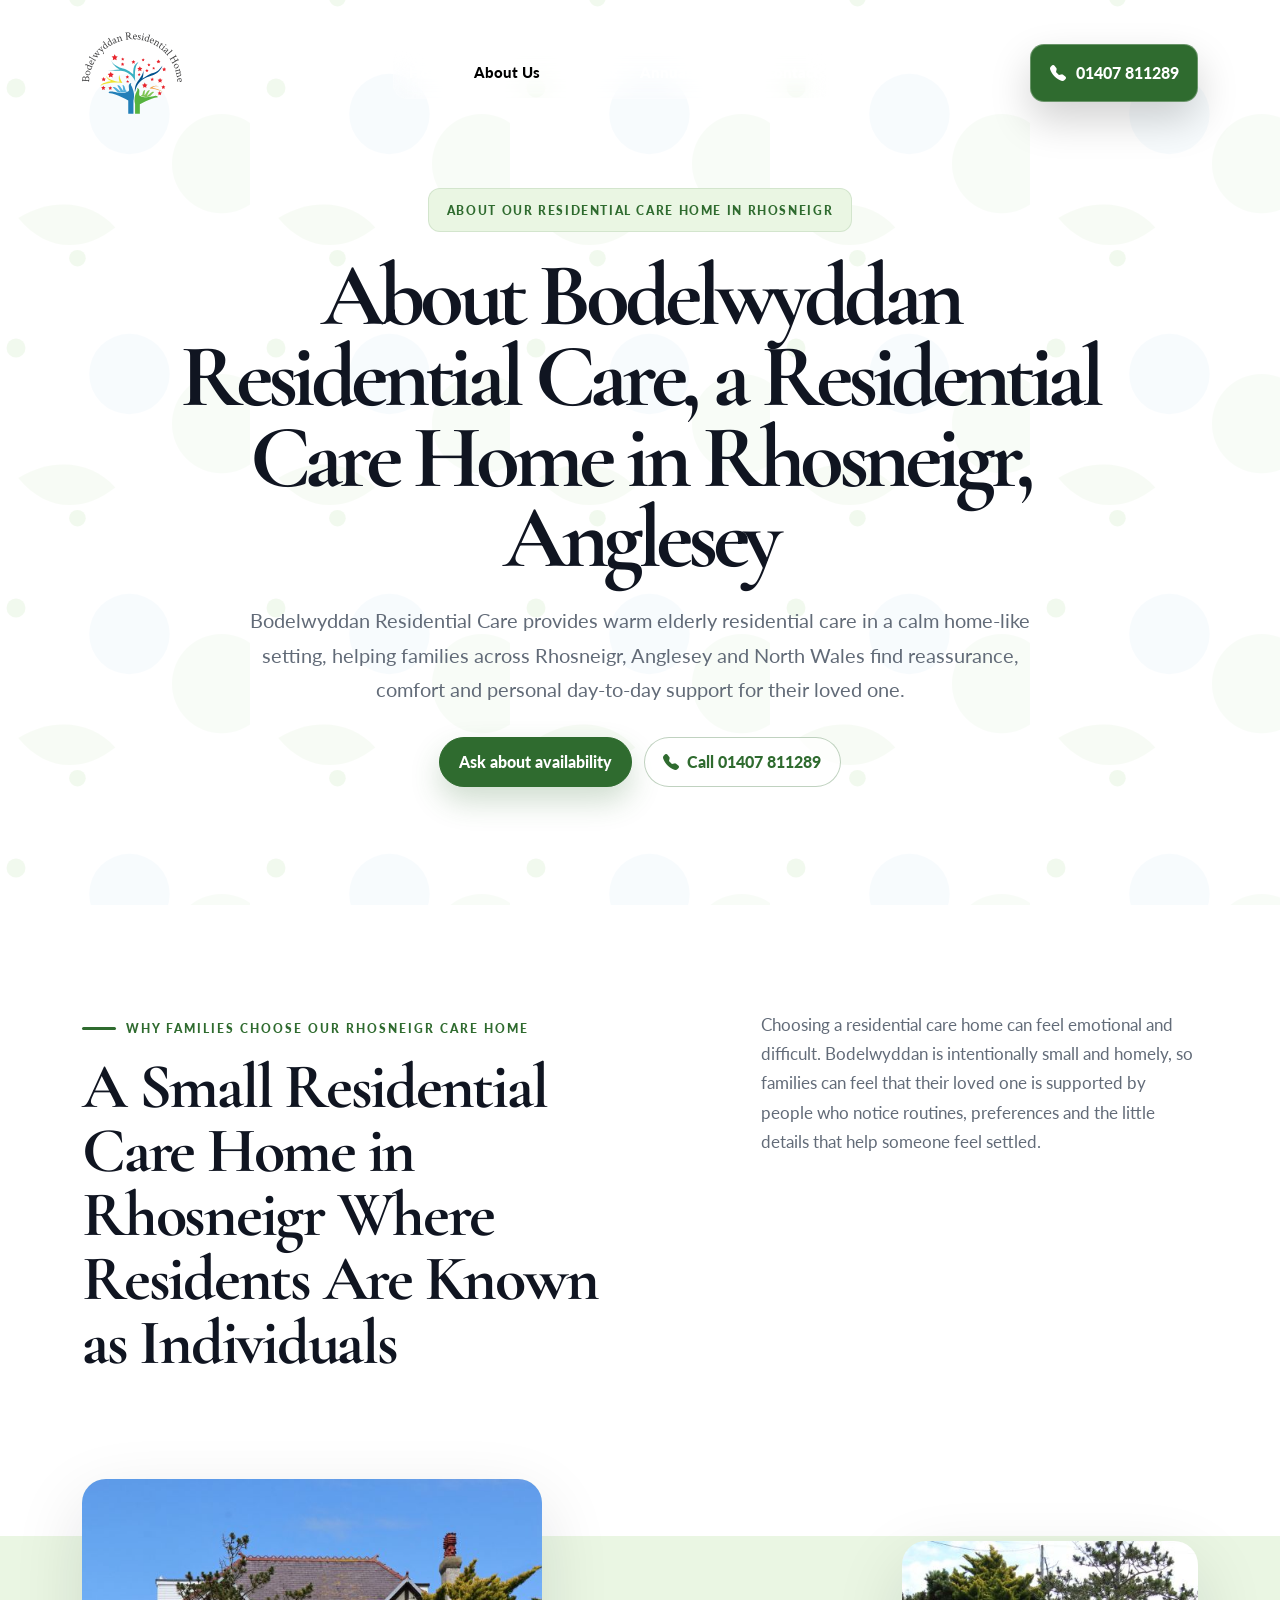
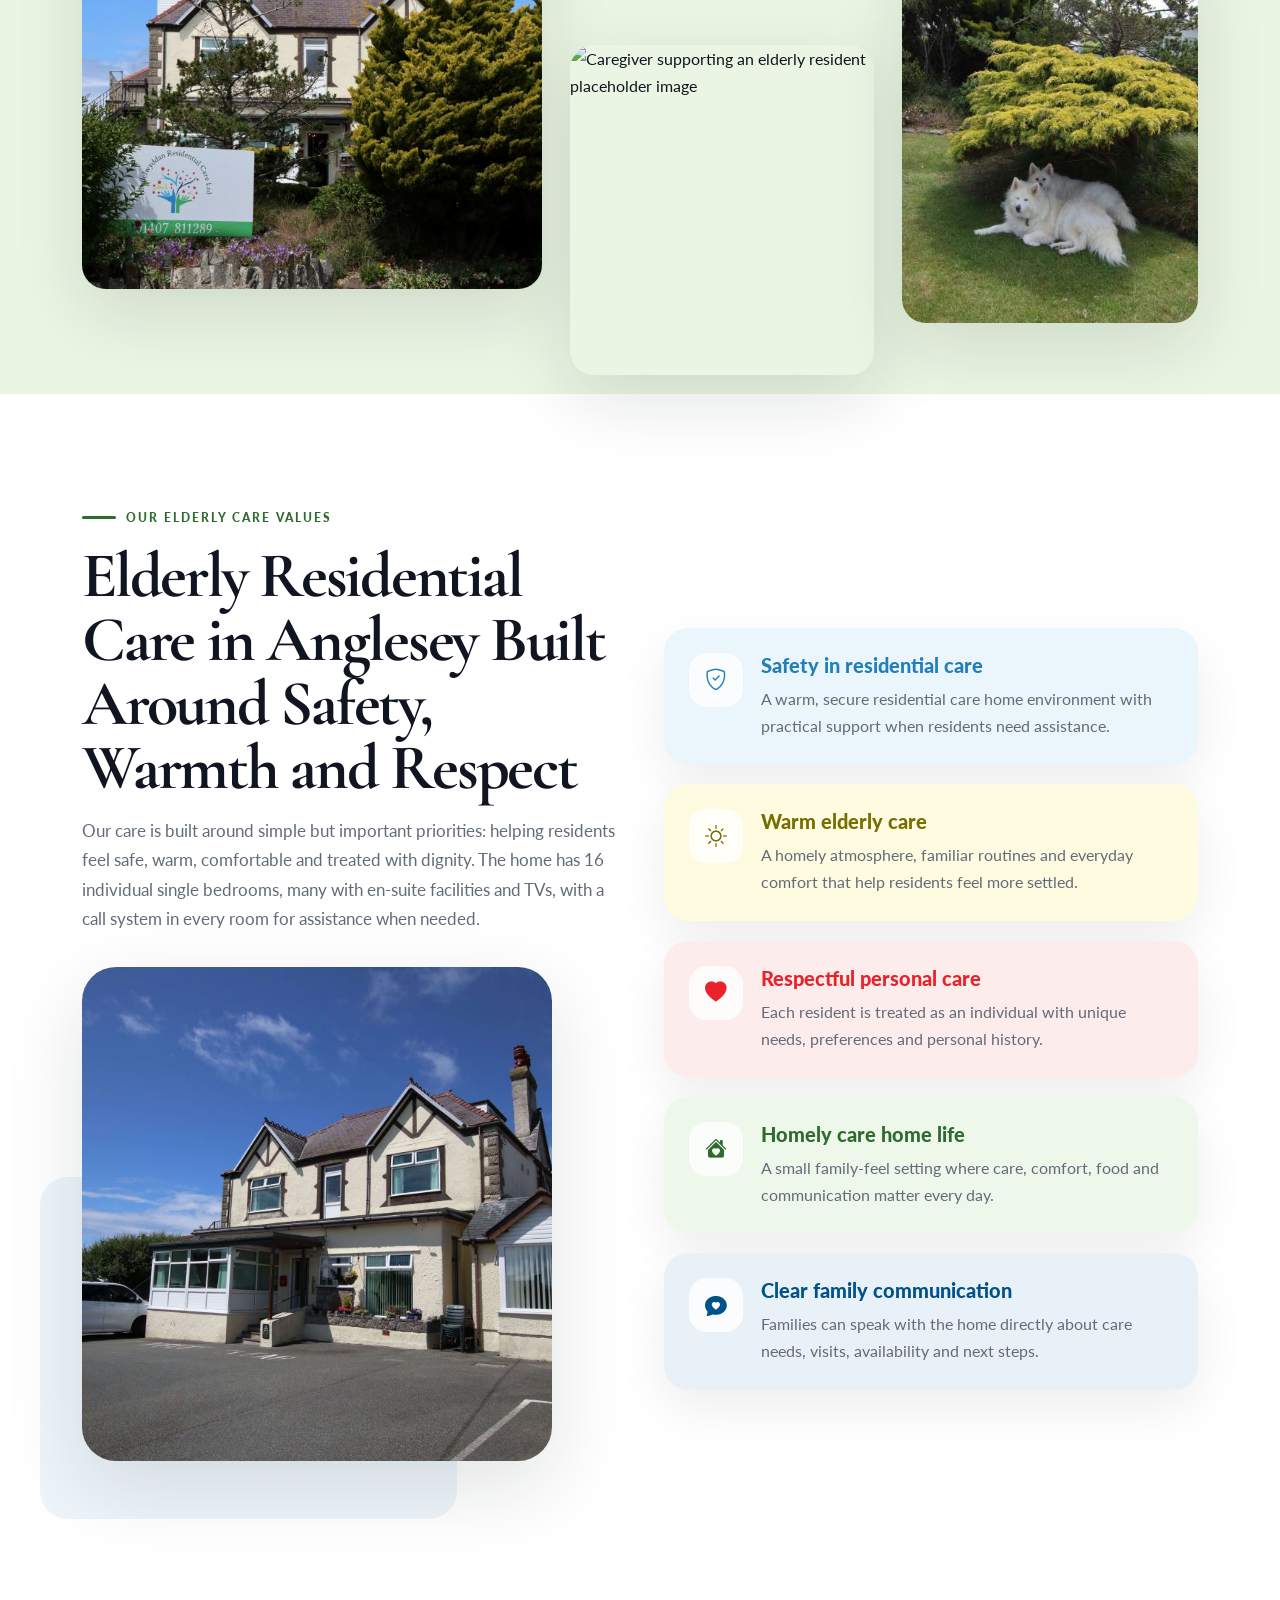
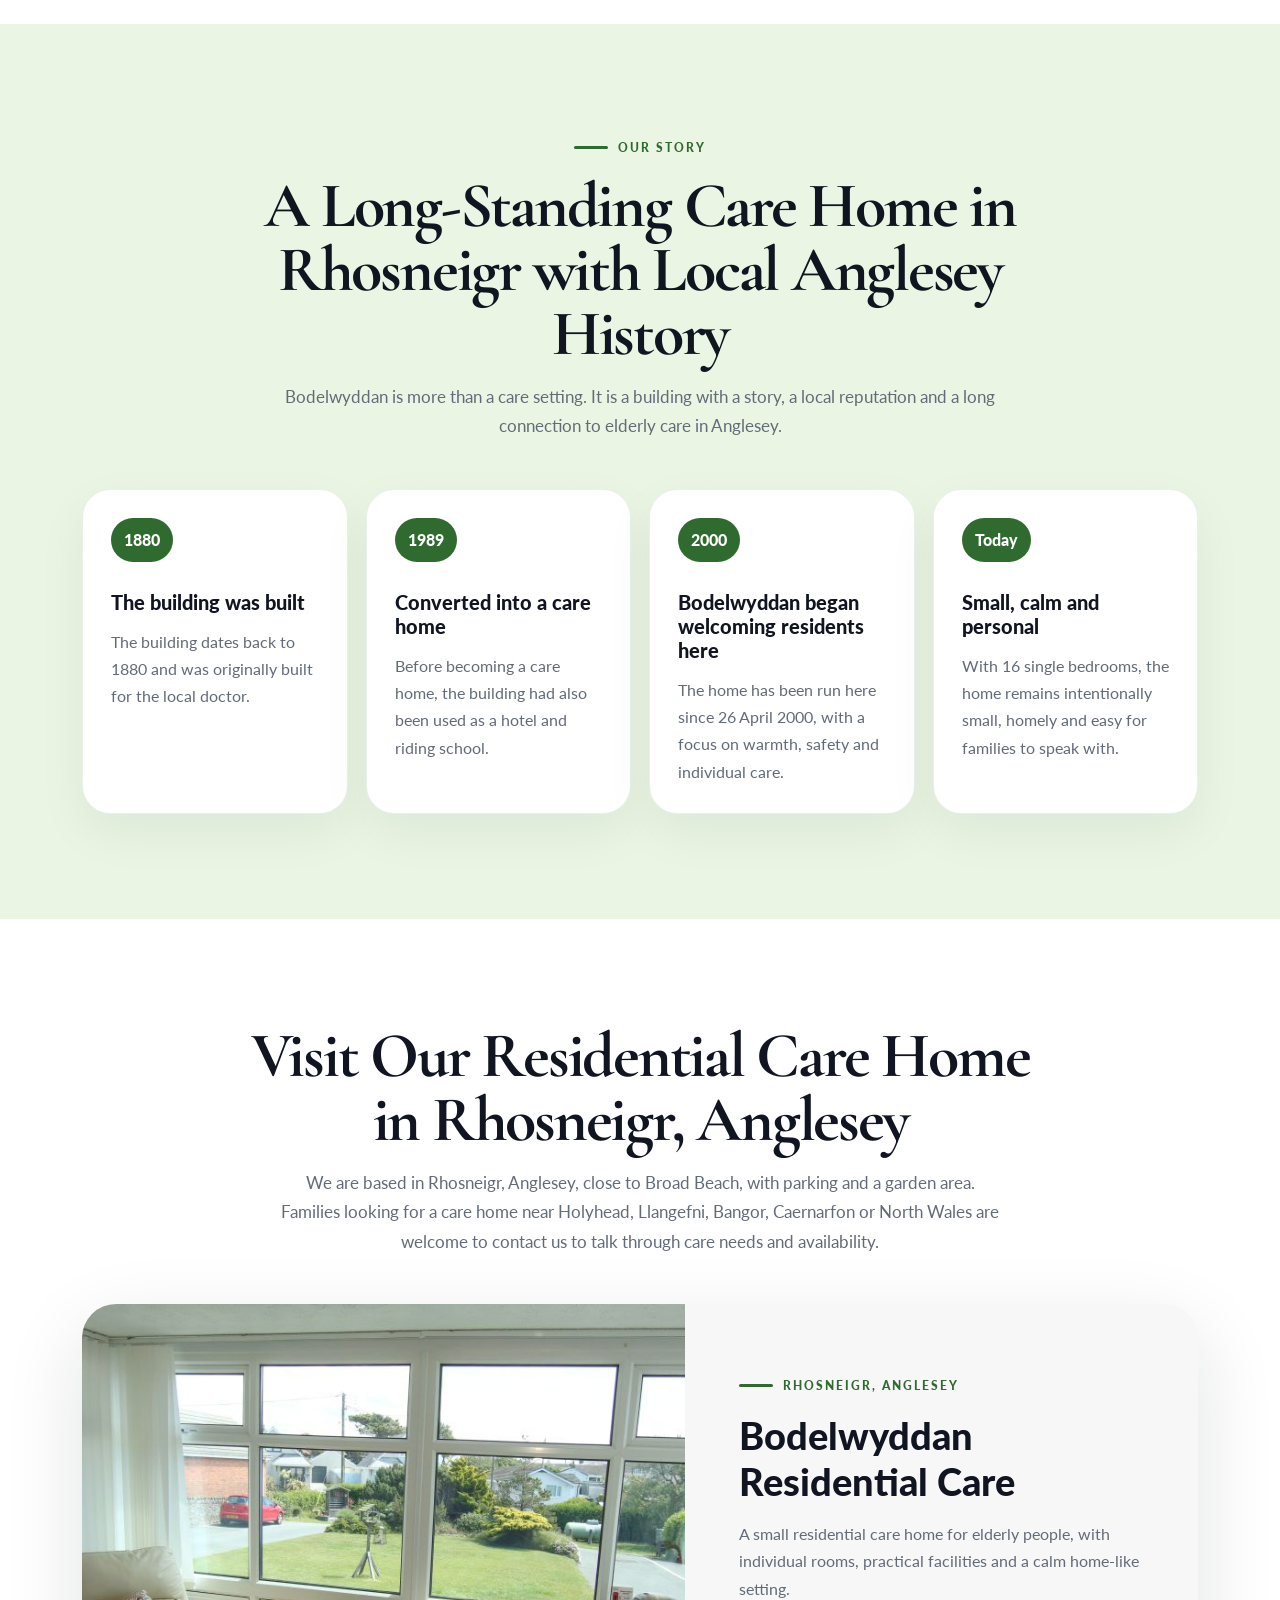
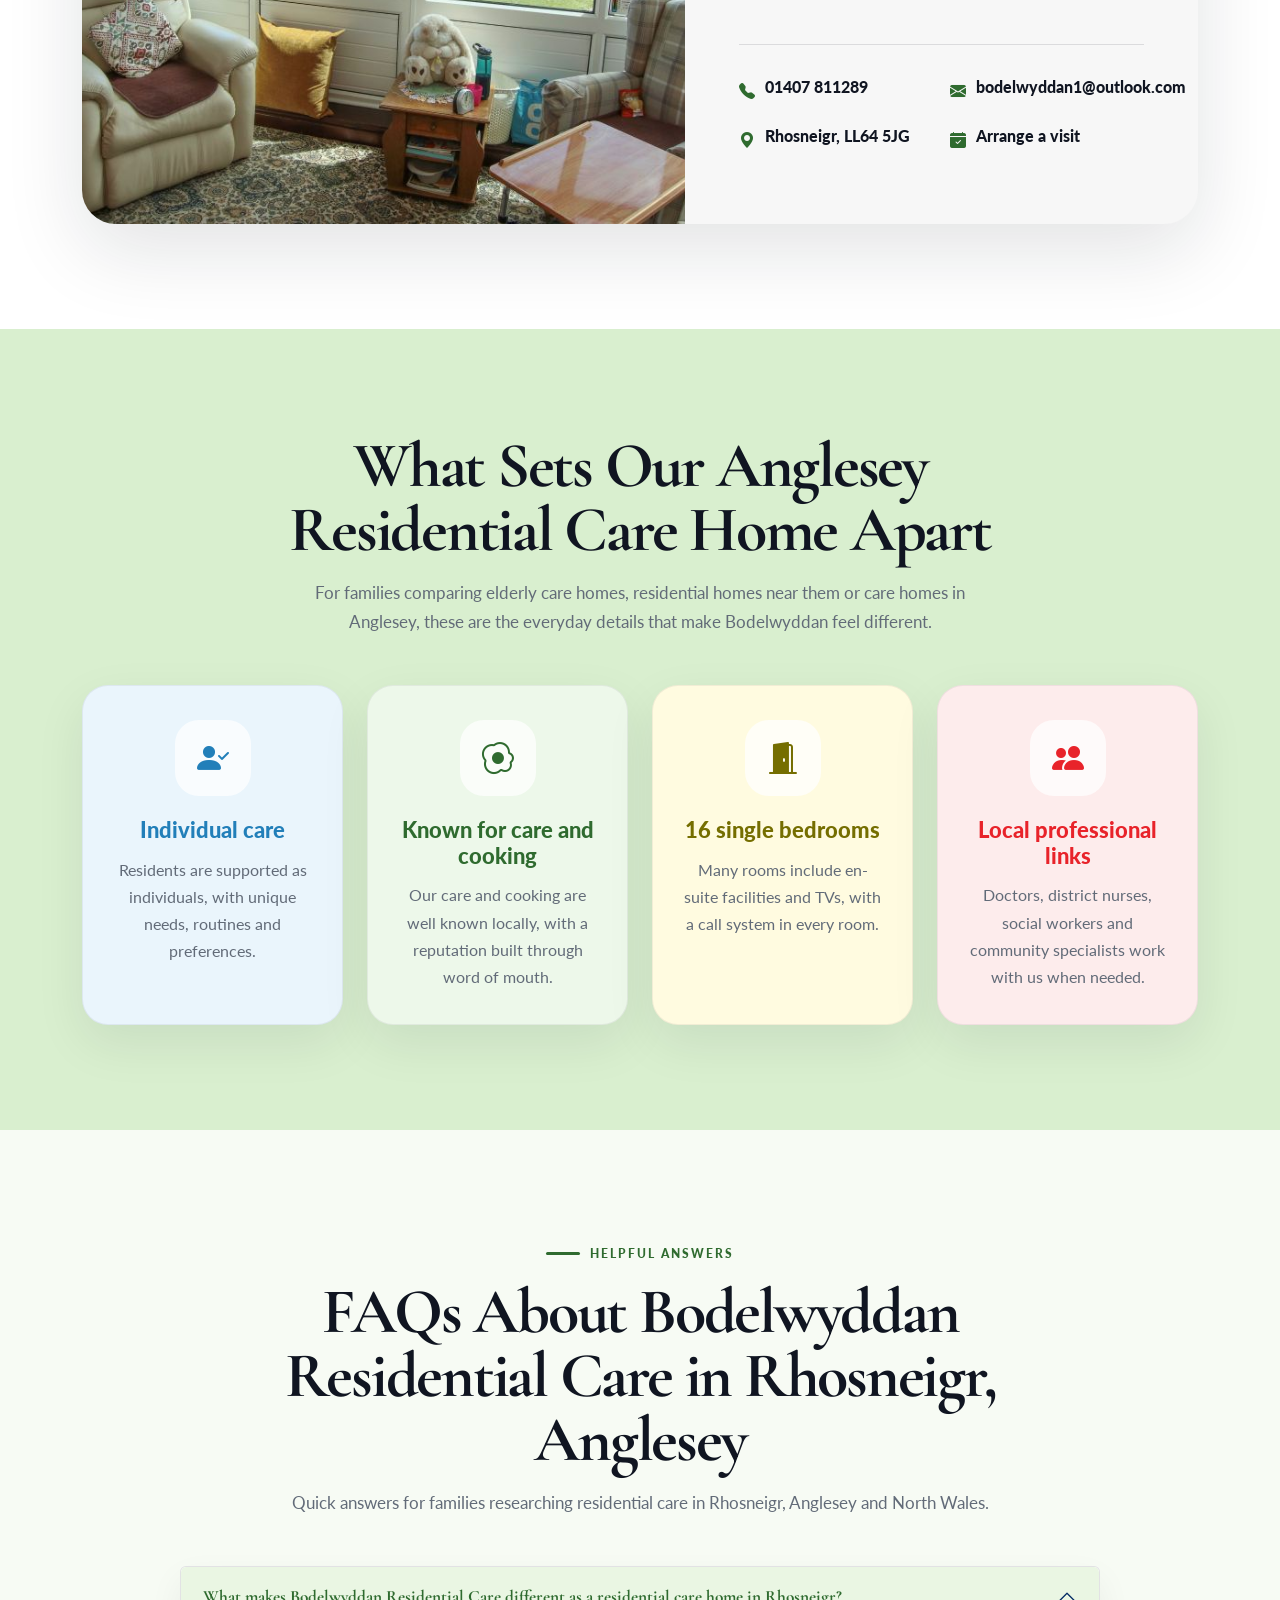
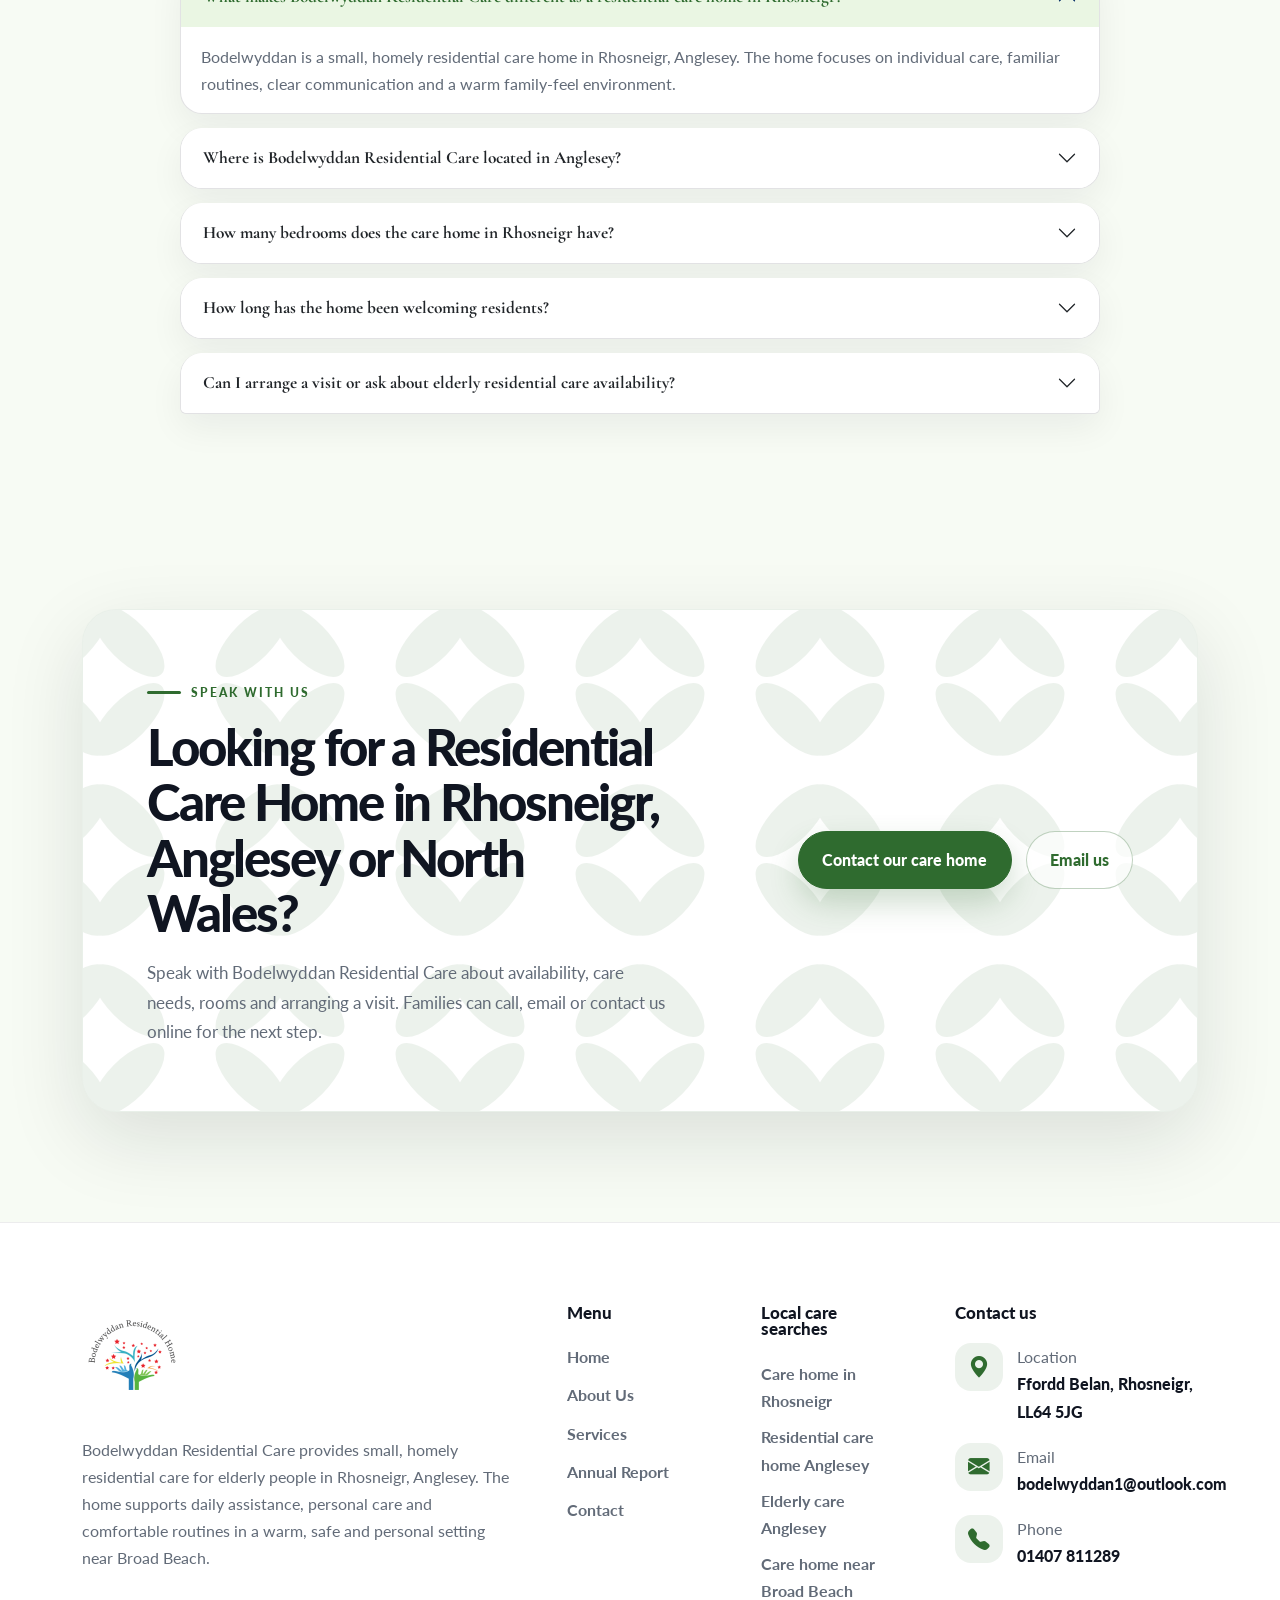
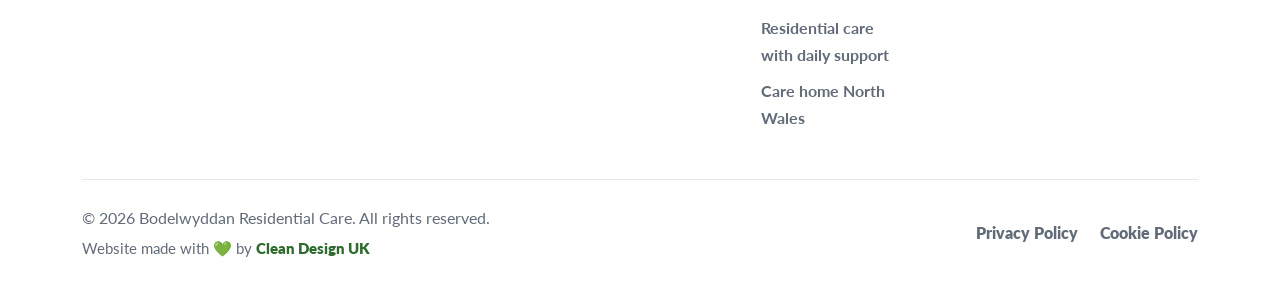
==== commit 893c2f16: "added images" ====
--- a/about.html
+++ b/about.html
@@ -216,13 +216,13 @@
 
         <div class="about-collage">
           <div class="collage-photo collage-photo-large">
-            <img src="https://images.unsplash.com/photo-1770822788455-f14be32b0d00?auto=format&fit=crop&fm=jpg&ixlib=rb-4.1.0&q=80&w=1200" alt="Elderly care home visit in a warm room placeholder image">
+            <img src="images/Bodelwyddan-front1.jpg" alt="Elderly care home image">
           </div>
           <div class="collage-photo collage-photo-mid">
             <img src="https://images.unsplash.com/photo-1584515933487-779824d29309?auto=format&fit=crop&w=900&q=80" alt="Caregiver supporting an elderly resident placeholder image">
           </div>
           <div class="collage-photo collage-photo-small">
-            <img src="https://images.unsplash.com/photo-1559839734-2b71ea197ec2?auto=format&fit=crop&w=900&q=80" alt="Healthcare professional smiling placeholder image">
+            <img src="images/gardendogs.jpg" alt="Healthcare professional smiling placeholder image">
           </div>
         </div>
       </div>
@@ -236,7 +236,7 @@
             <h2 class="section-title mb-3">Elderly Residential Care in Anglesey Built Around Safety, Warmth and Respect</h2>
             <p class="section-text">Our care is built around simple but important priorities: helping residents feel safe, warm, comfortable and treated with dignity. The home has 16 individual single bedrooms, many with en-suite facilities and TVs, with a call system in every room for assistance when needed.</p>
             <div class="values-image-wrap">
-              <img src="https://images.unsplash.com/photo-1576091160399-112ba8d25d1d?auto=format&fit=crop&w=1200&q=80" alt="Comfortable care home support placeholder image" class="values-main-img shadow-soft">
+              <img src="images/Bodelwyddan-frontside.jpg" alt="Comfortable care home support placeholder image" class="values-main-img shadow-soft">
               <div class="values-soft-block"></div>
             </div>
           </div>
@@ -325,7 +325,7 @@
 
         <div class="visit-panel shadow-soft">
           <div class="visit-image">
-            <img src="https://images.unsplash.com/photo-1560448204-e02f11c3d0e2?auto=format&fit=crop&w=1400&q=80" alt="Comfortable bedroom placeholder image for care home rooms">
+            <img src="images/Sunlounge.jpg" alt="Comfortable bedroom placeholder image for care home rooms">
           </div>
           <div class="visit-content">
             <p class="eyebrow mb-3"><span></span> Rhosneigr, Anglesey</p>
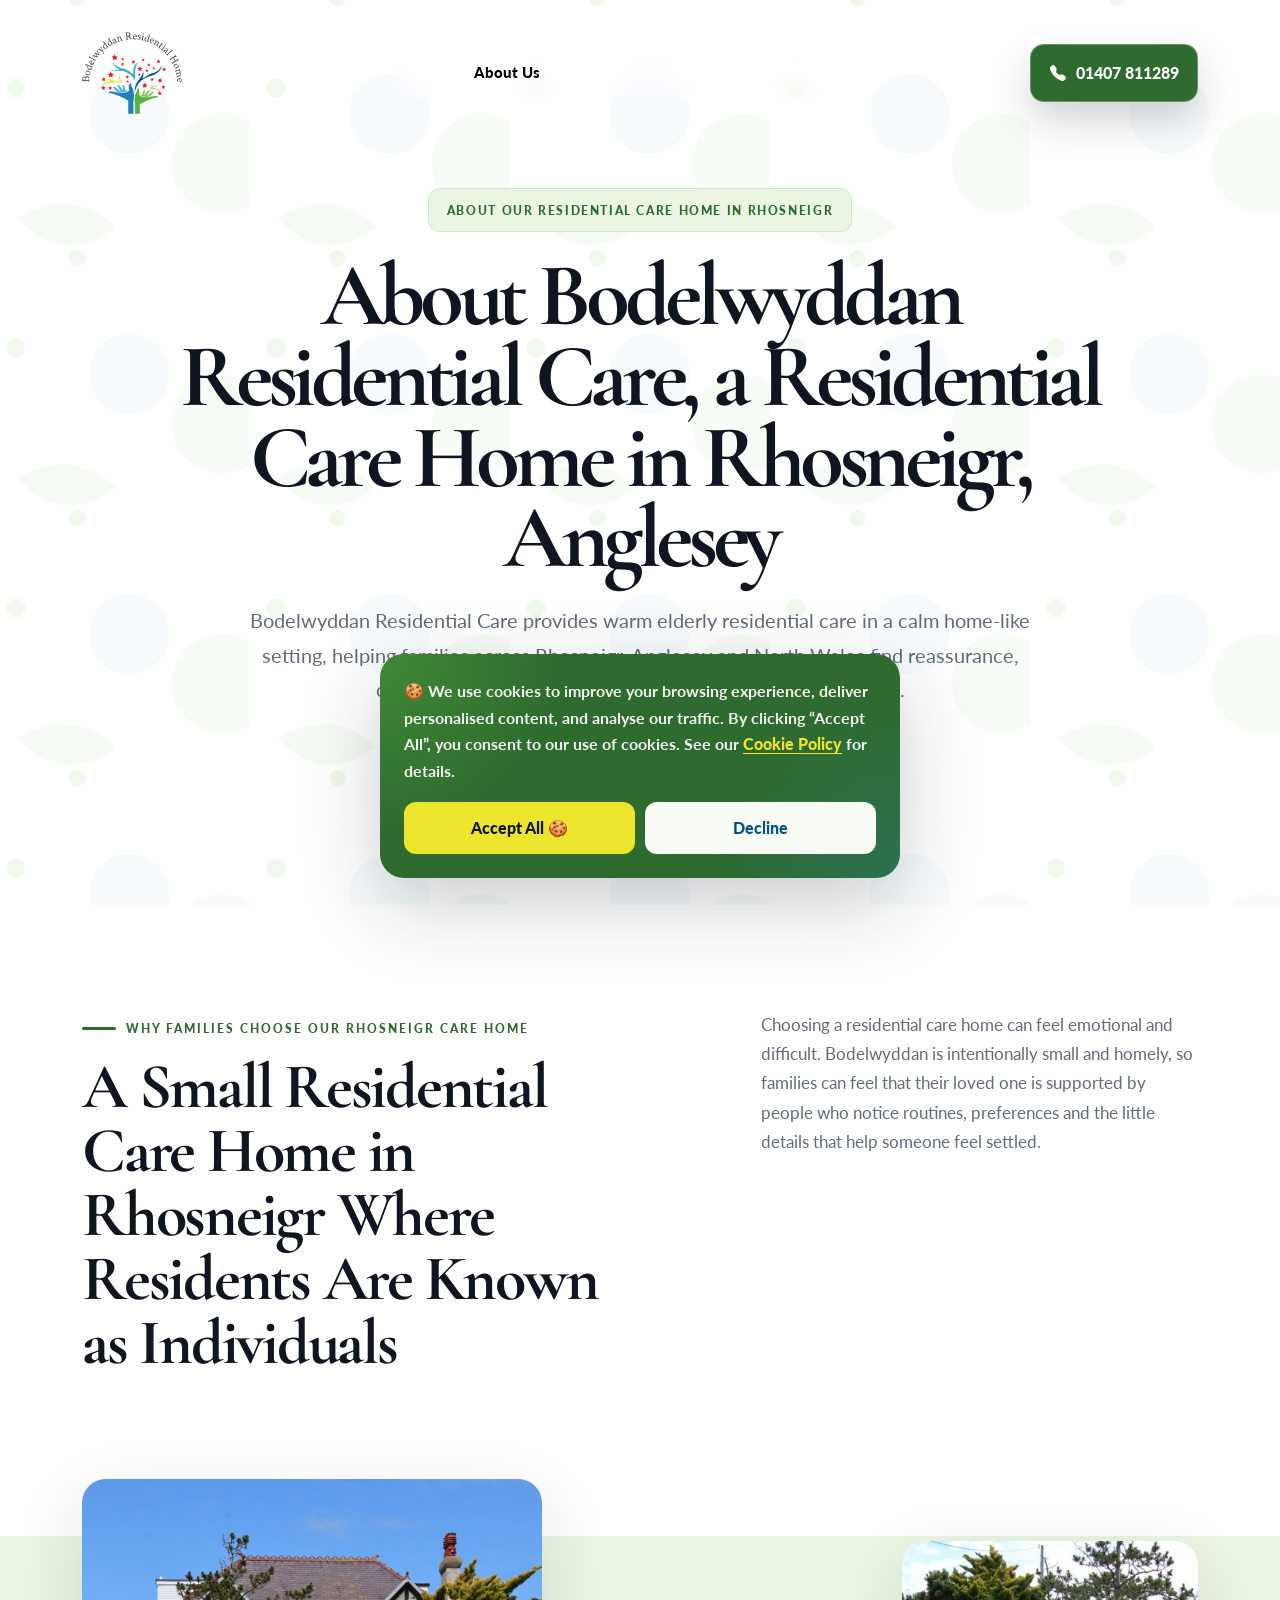
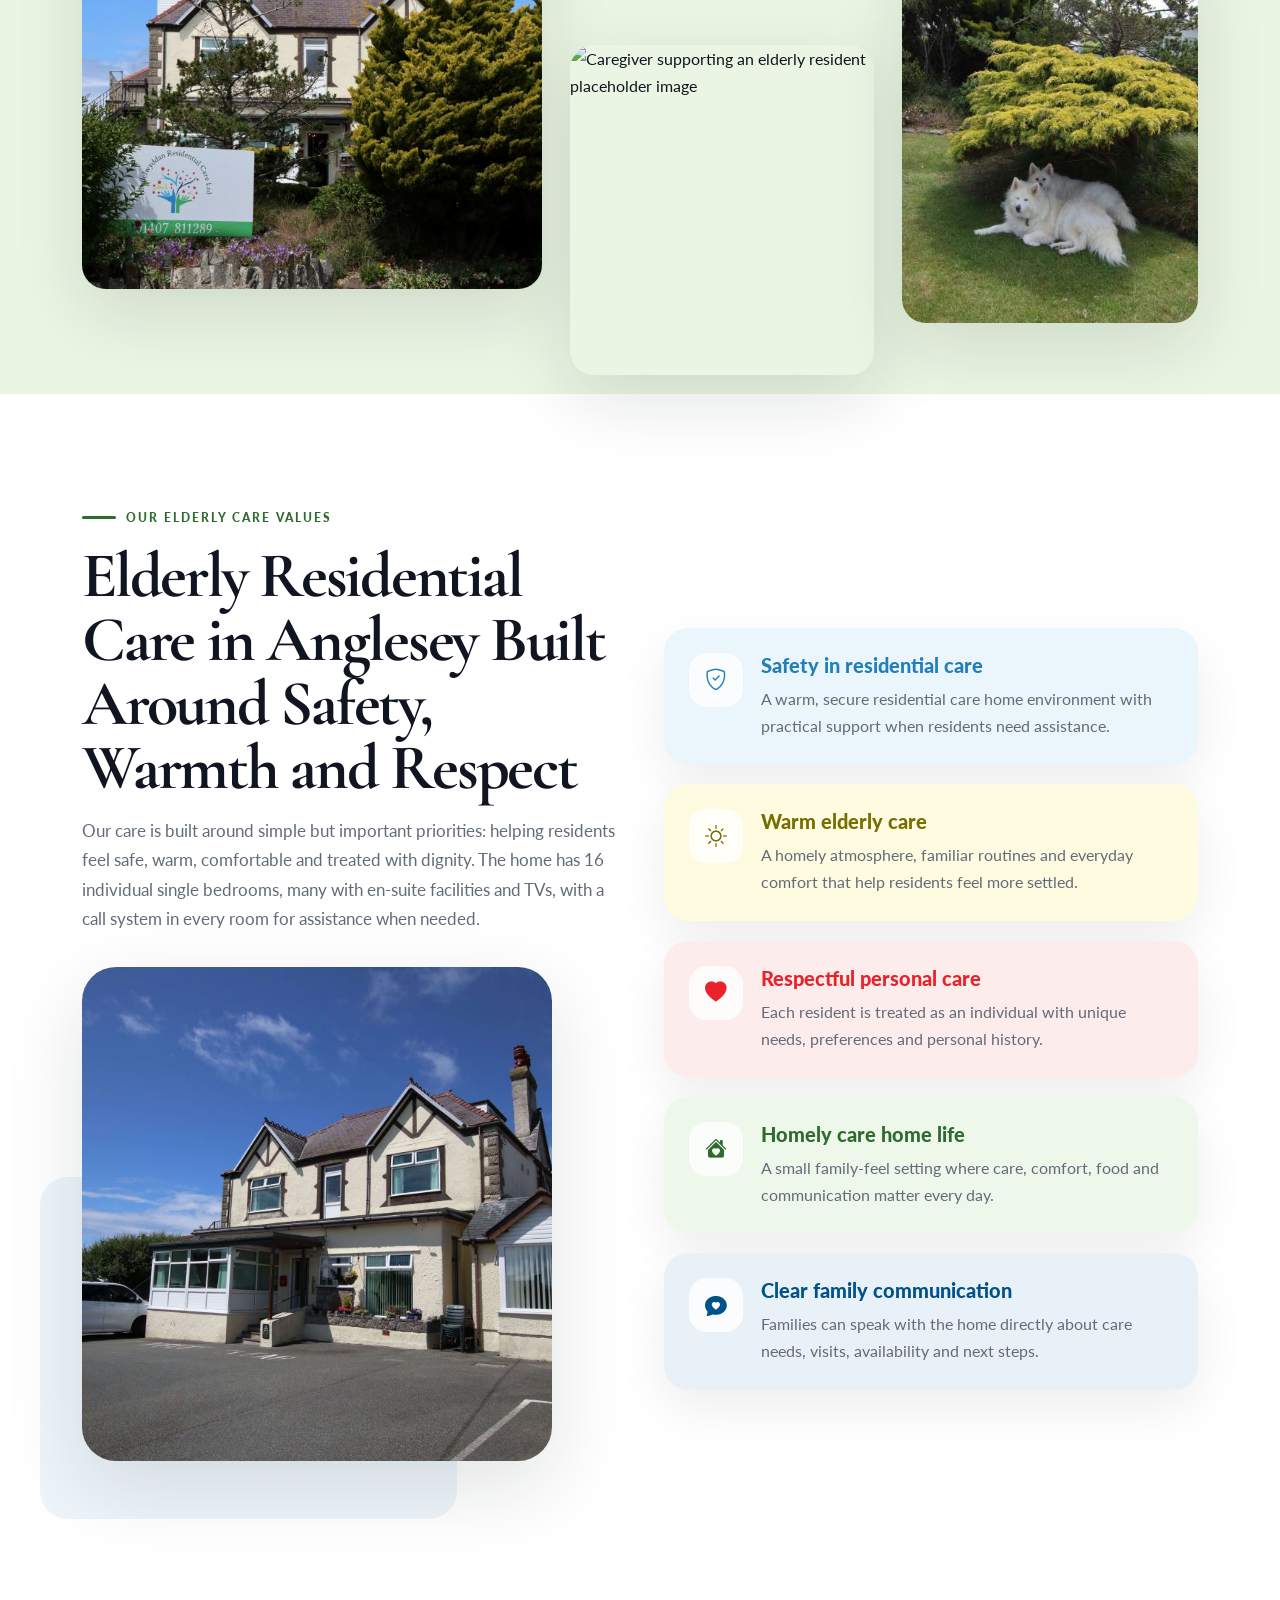
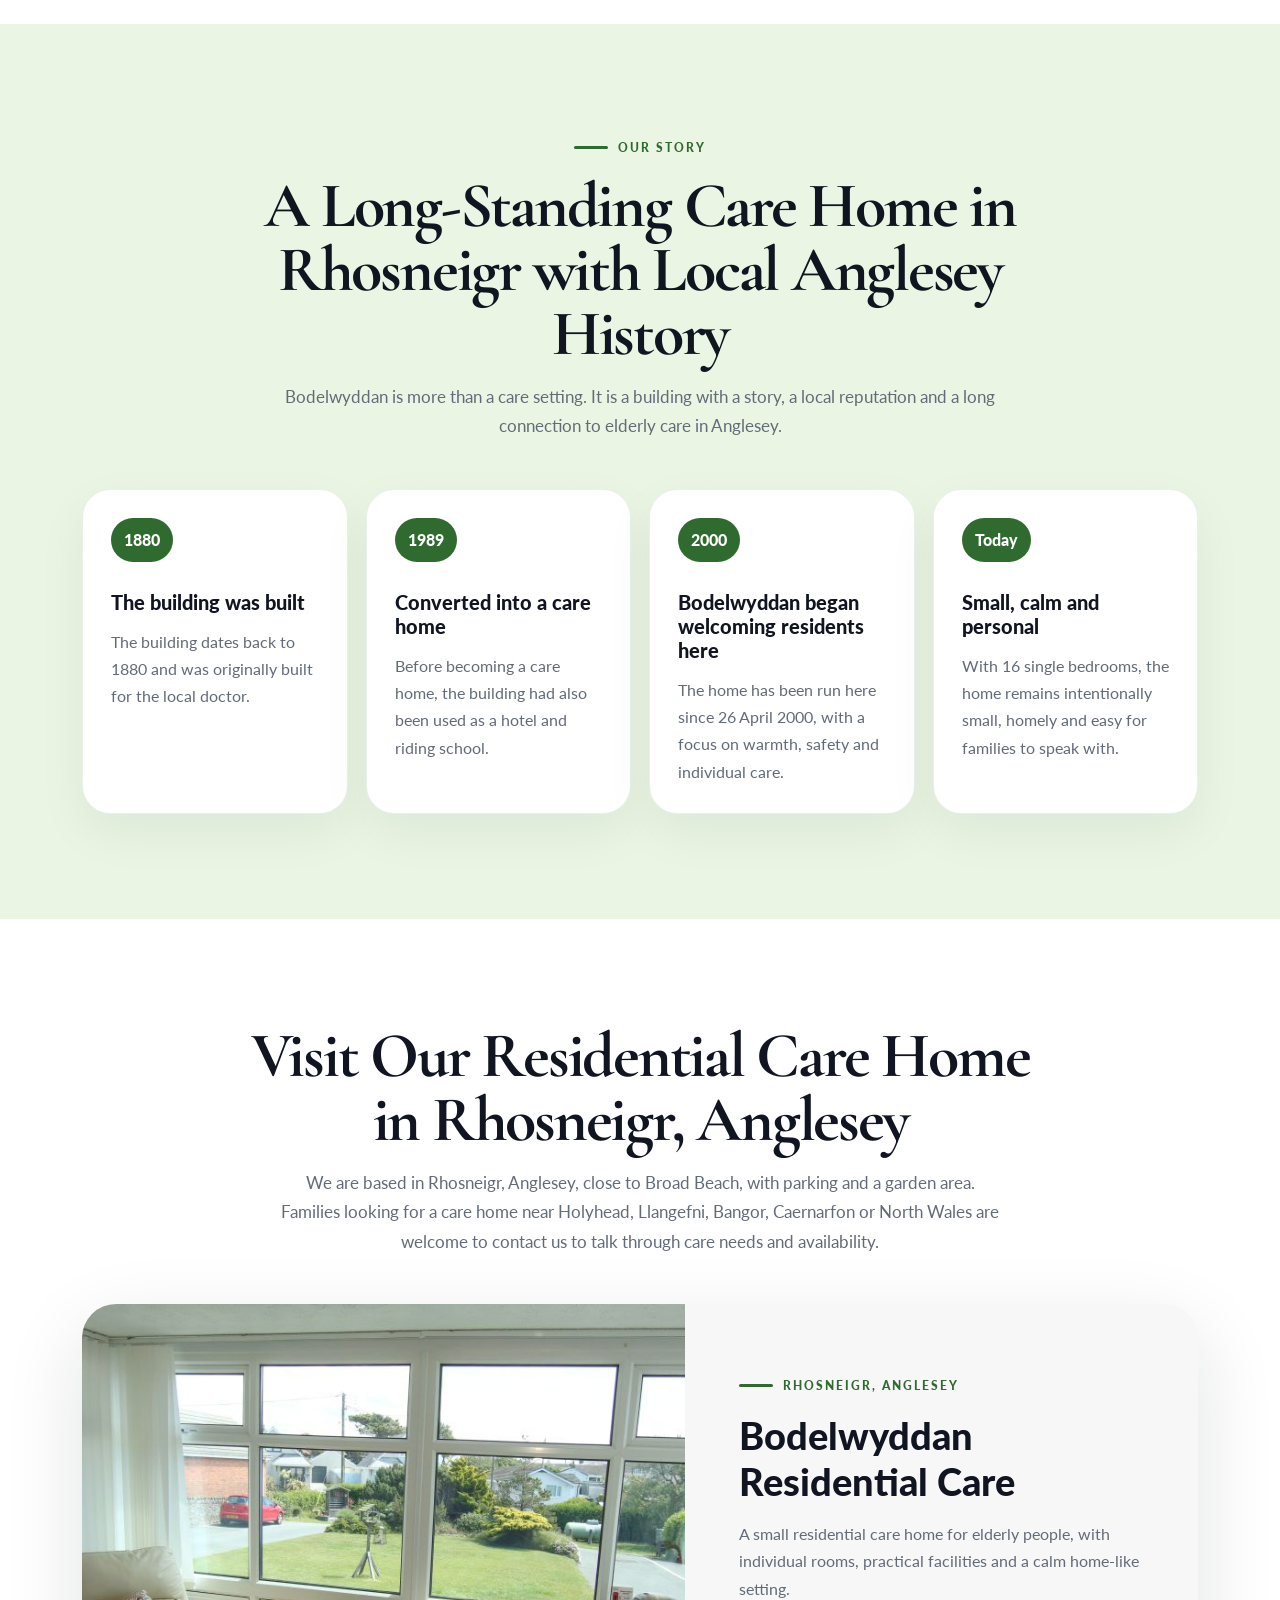
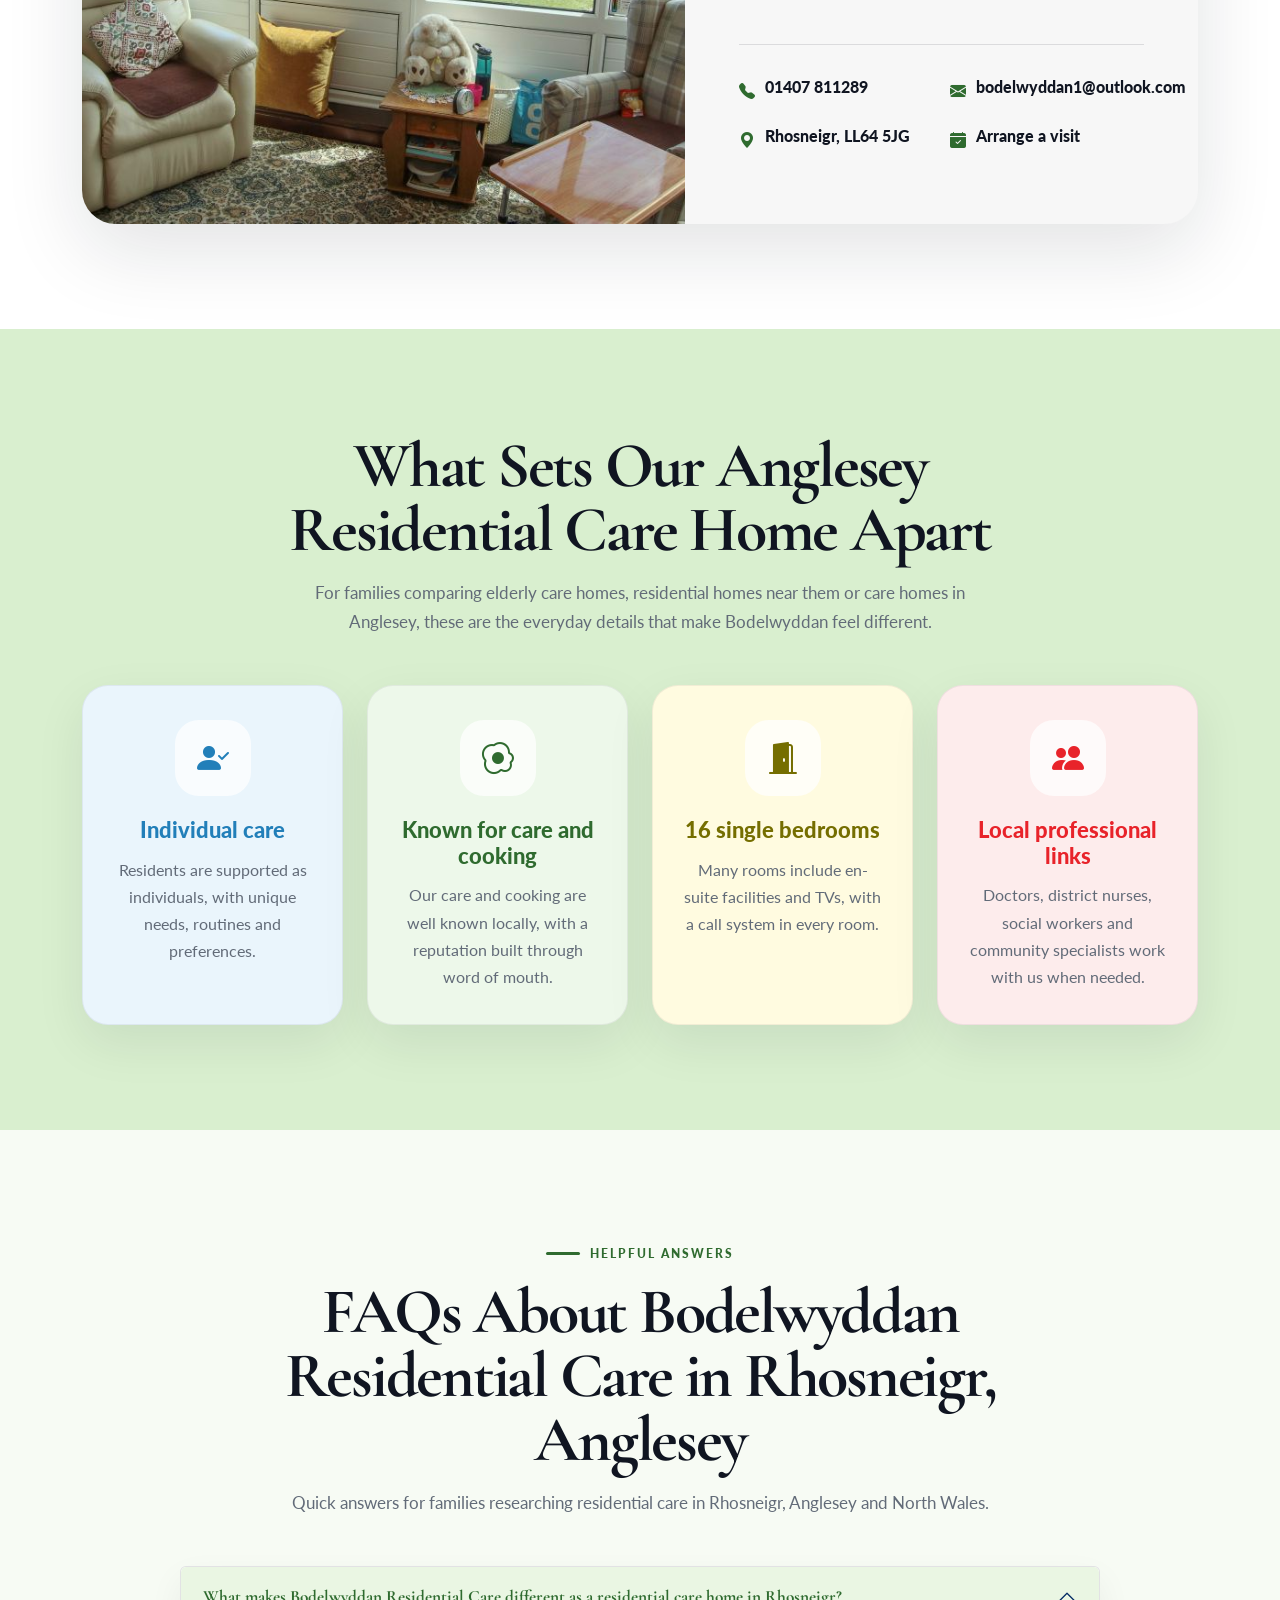
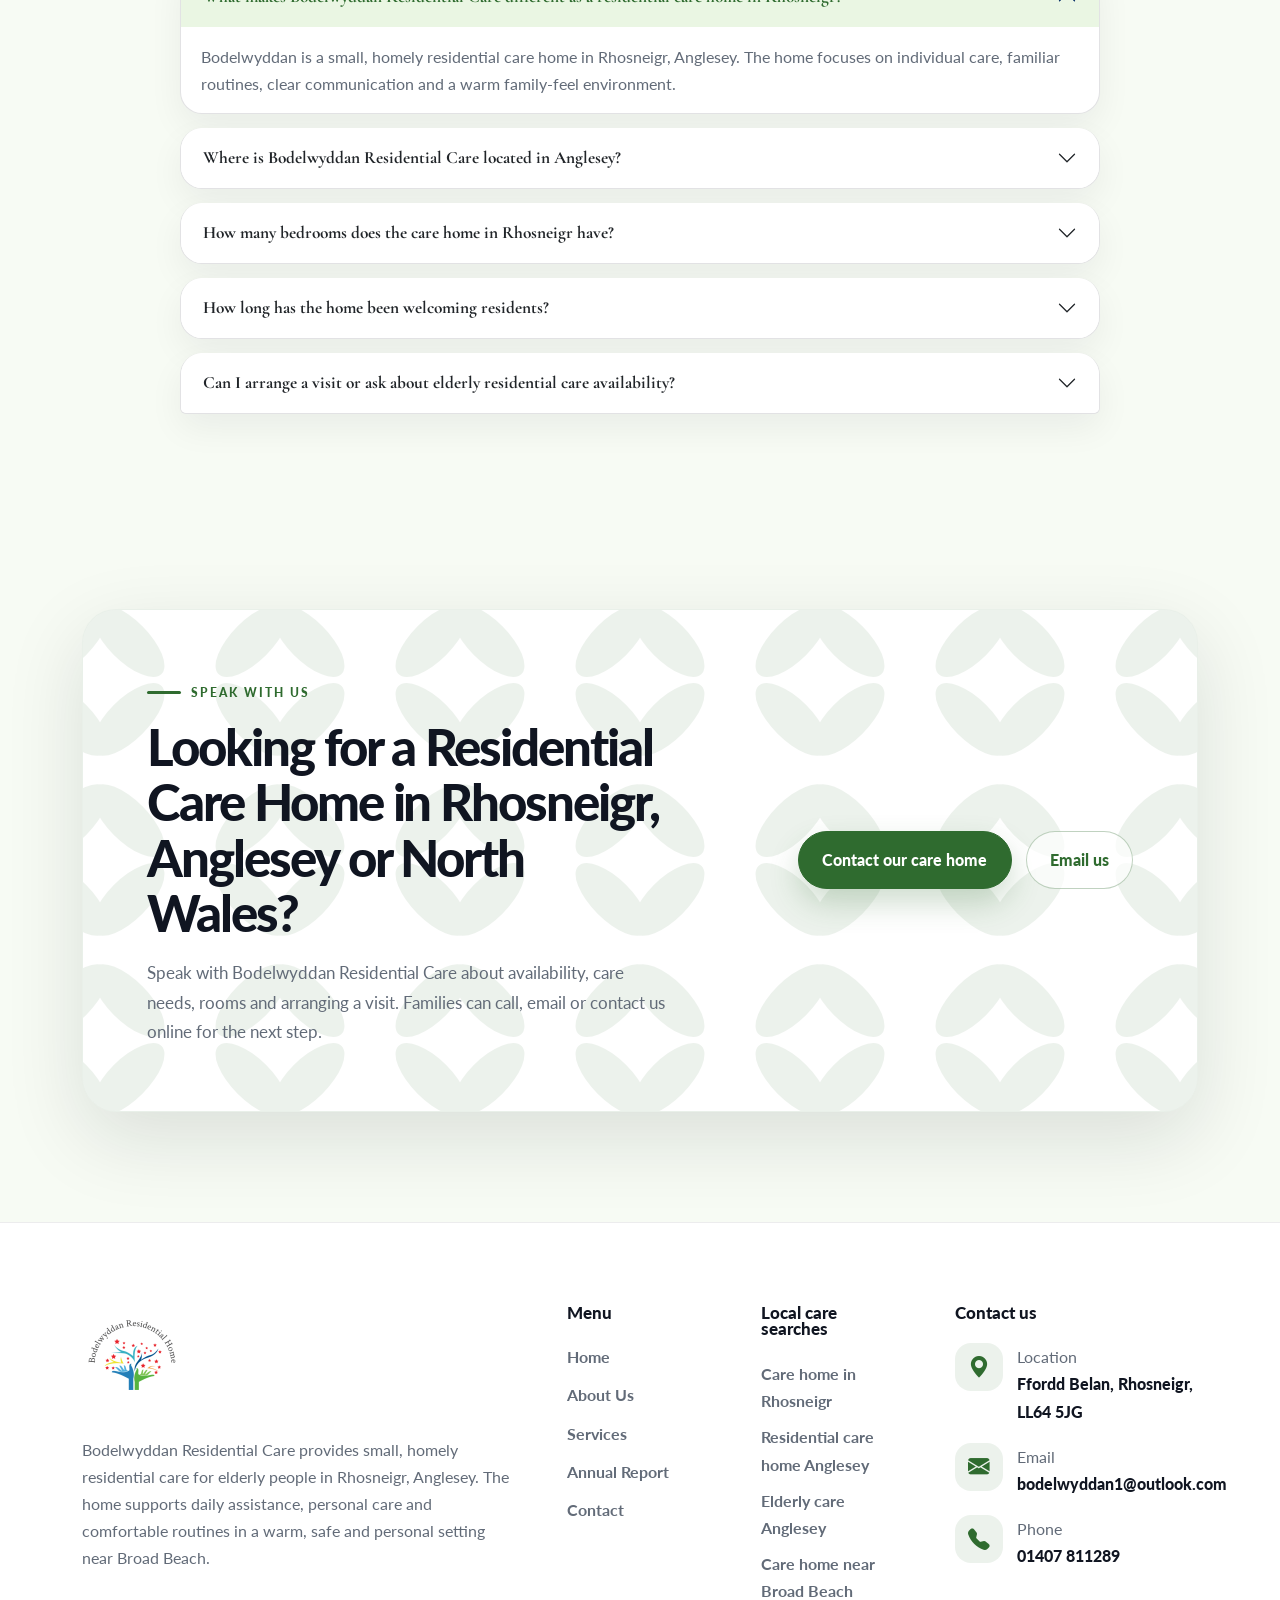
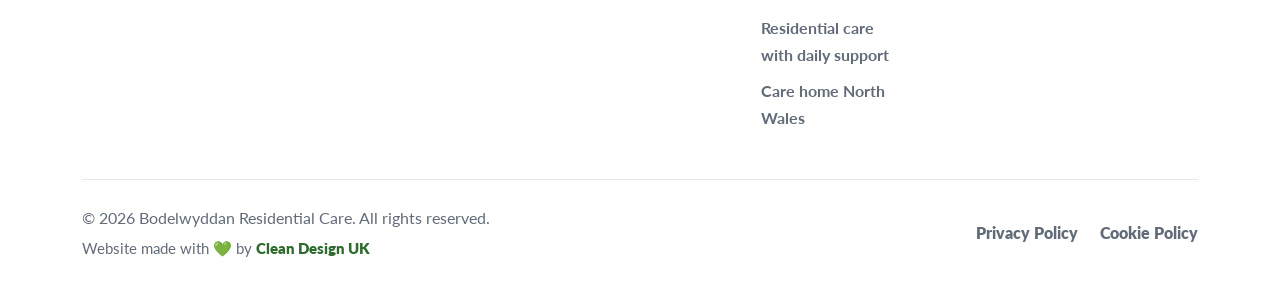
==== commit 66e0953a: "updated gtag and cookie banner" ====
--- a/about.html
+++ b/about.html
@@ -3,6 +3,15 @@
 <head>
   <meta charset="utf-8">
   <meta name="viewport" content="width=device-width, initial-scale=1">
+<!-- Google tag (gtag.js) -->
+<script async src="https://www.googletagmanager.com/gtag/js?id=G-HF4DY3S71M"></script>
+<script>
+  window.dataLayer = window.dataLayer || [];
+  function gtag(){dataLayer.push(arguments);}
+  gtag('js', new Date());
+
+  gtag('config', 'G-HF4DY3S71M');
+</script>
   <title>About Bodelwyddan Residential Care | Residential Care Home in Rhosneigr, Anglesey</title>
   <meta name="description" content="About Bodelwyddan Residential Care, a small residential care home in Rhosneigr, Anglesey for elderly care, adults without nursing, 16 single bedrooms and families across North Wales.">
   <meta name="keywords" content="about Bodelwyddan Residential Care, residential care home Rhosneigr, care home Rhosneigr, elderly care Anglesey, residential care home Anglesey, care home near Holyhead, care home near Llangefni, care home near Bangor, care home North Wales, residential homes near me, elderly care near me">
@@ -32,6 +41,7 @@
   <link href="https://cdn.jsdelivr.net/npm/bootstrap-icons@1.11.3/font/bootstrap-icons.css" rel="stylesheet">
   <link rel="stylesheet" href="styles.css">
   <link rel="stylesheet" href="about.css">
+<link rel="stylesheet" href="cookie.css">
 
   <script type="application/ld+json">
   {
@@ -510,5 +520,6 @@
   <script src="https://cdn.jsdelivr.net/npm/bootstrap@5.3.3/dist/js/bootstrap.bundle.min.js"></script>
   <script src="https://cdn.jsdelivr.net/npm/sweetalert2@11"></script>
   <script src="main.js"></script>
+<script src="cookie.js"></script>
 </body>
 </html>
--- a/styles.css
+++ b/styles.css
@@ -742,3 +742,88 @@
 .light-hero-page .site-header:not(.is-scrolled) .nav-phone {
   box-shadow: 0 16px 36px rgba(47, 107, 47, 0.20);
 }
+
+/* Universal family testimonials section */
+.family-testimonials-section {
+  background: var(--cream);
+}
+
+.family-testimonial-card {
+  height: 100%;
+  padding: 28px;
+  border-radius: var(--radius-md);
+  border: 1px solid rgba(16, 21, 33, 0.08);
+  box-shadow: var(--shadow-card);
+}
+
+.family-testimonial-top {
+  display: flex;
+  align-items: center;
+  gap: 12px;
+  margin-bottom: 20px;
+}
+
+.family-testimonial-avatar {
+  width: 52px;
+  height: 52px;
+  display: grid;
+  place-items: center;
+  border-radius: 50%;
+  background: var(--deep-green);
+  color: #fff;
+  font-weight: 900;
+  font-size: 1.25rem;
+  box-shadow: 0 14px 28px rgba(47, 107, 47, 0.18);
+}
+
+.family-testimonial-label {
+  color: var(--ink);
+  font-weight: 900;
+  font-size: 0.92rem;
+}
+
+.family-testimonial-card p {
+  margin: 0;
+  color: var(--ink);
+  font-size: 1.03rem;
+  line-height: 1.75;
+}
+
+.family-testimonial-green {
+  background: #EEF9E9;
+}
+
+.family-testimonial-blue {
+  background: #EAF5FC;
+}
+
+.family-testimonial-yellow {
+  background: #FFFBE0;
+}
+
+.family-testimonial-red {
+  background: #FFF0F1;
+}
+
+.family-testimonial-blue .family-testimonial-avatar {
+  background: var(--brand-navy);
+}
+
+.family-testimonial-yellow .family-testimonial-avatar {
+  background: #756e00;
+}
+
+.family-testimonial-red .family-testimonial-avatar {
+  background: #9c1f24;
+}
+
+@media (max-width: 767.98px) {
+  .family-testimonials-scroll > [class*="col-"] {
+    flex-basis: 86%;
+    max-width: 86%;
+  }
+
+  .family-testimonial-card {
+    padding: 24px;
+  }
+}
--- a/cookie.css
+++ b/cookie.css
@@ -0,0 +1,135 @@
+/* Bodelwyddan Residential Care LTD Cookie Banner */
+
+.cookie-banner {
+  position: fixed;
+  left: 50%;
+  bottom: max(22px, env(safe-area-inset-bottom));
+  width: min(520px, calc(100% - 32px));
+  transform: translateX(-50%) translateY(18px);
+  z-index: 99999;
+  opacity: 0;
+  pointer-events: none;
+  transition: opacity 220ms ease, transform 220ms ease;
+  font-family: var(--body-font, "Lato", Arial, sans-serif);
+}
+
+.cookie-banner.is-visible {
+  opacity: 1;
+  pointer-events: auto;
+  transform: translateX(-50%) translateY(0);
+}
+
+.cookie-banner.is-hiding {
+  opacity: 0;
+  transform: translateX(-50%) translateY(18px);
+}
+
+.cookie-banner__inner {
+  position: relative;
+  overflow: hidden;
+  border-radius: 24px;
+  padding: 24px;
+  background: #2F6B2F;
+  color: #ffffff;
+  box-shadow: 0 26px 80px rgba(16, 21, 33, 0.22);
+}
+
+.cookie-banner__inner::before {
+  content: "";
+  position: absolute;
+  inset: 0;
+  pointer-events: none;
+  background:
+    radial-gradient(circle at top left, rgba(86, 179, 63, 0.42), transparent 32%),
+    radial-gradient(circle at bottom right, rgba(34, 127, 185, 0.25), transparent 34%);
+}
+
+.cookie-banner__content {
+  position: relative;
+  z-index: 1;
+}
+
+.cookie-banner__text {
+  margin: 0 0 18px;
+  color: rgba(255, 255, 255, 0.94);
+  font-size: 1rem;
+  line-height: 1.65;
+  font-weight: 700;
+}
+
+.cookie-banner__text a {
+  color: #ede42d;
+  font-weight: 900;
+  text-decoration: underline;
+  text-underline-offset: 3px;
+}
+
+.cookie-banner__text a:hover {
+  color: #ffffff;
+}
+
+.cookie-banner__actions {
+  display: grid;
+  grid-template-columns: 1fr 1fr;
+  gap: 10px;
+}
+
+.cookie-banner__button {
+  min-height: 52px;
+  border: 0;
+  border-radius: 12px;
+  padding: 0.8rem 1rem;
+  font: inherit;
+  font-weight: 900;
+  line-height: 1.1;
+  cursor: pointer;
+  transition: transform 180ms ease, background-color 180ms ease, color 180ms ease;
+}
+
+.cookie-banner__button:hover,
+.cookie-banner__button:focus-visible {
+  transform: translateY(-1px);
+  outline: none;
+}
+
+.cookie-banner__button--accept {
+  background: #ede42d;
+  color: #101521;
+}
+
+.cookie-banner__button--accept:hover,
+.cookie-banner__button--accept:focus-visible {
+  background: #ede42d;
+}
+
+.cookie-banner__button--decline {
+  background: #F7FBF4;
+  color: #00528a;
+}
+
+.cookie-banner__button--decline:hover,
+.cookie-banner__button--decline:focus-visible {
+  background: #EAF6E3;
+  color: #2F6B2F;
+}
+
+@media (max-width: 480px) {
+  .cookie-banner {
+    bottom: max(14px, env(safe-area-inset-bottom));
+    width: calc(100% - 24px);
+  }
+
+  .cookie-banner__inner {
+    border-radius: 20px;
+    padding: 20px;
+  }
+
+  .cookie-banner__text {
+    font-size: 0.95rem;
+    line-height: 1.58;
+  }
+
+  .cookie-banner__actions {
+    grid-template-columns: 1fr;
+  }
+}
